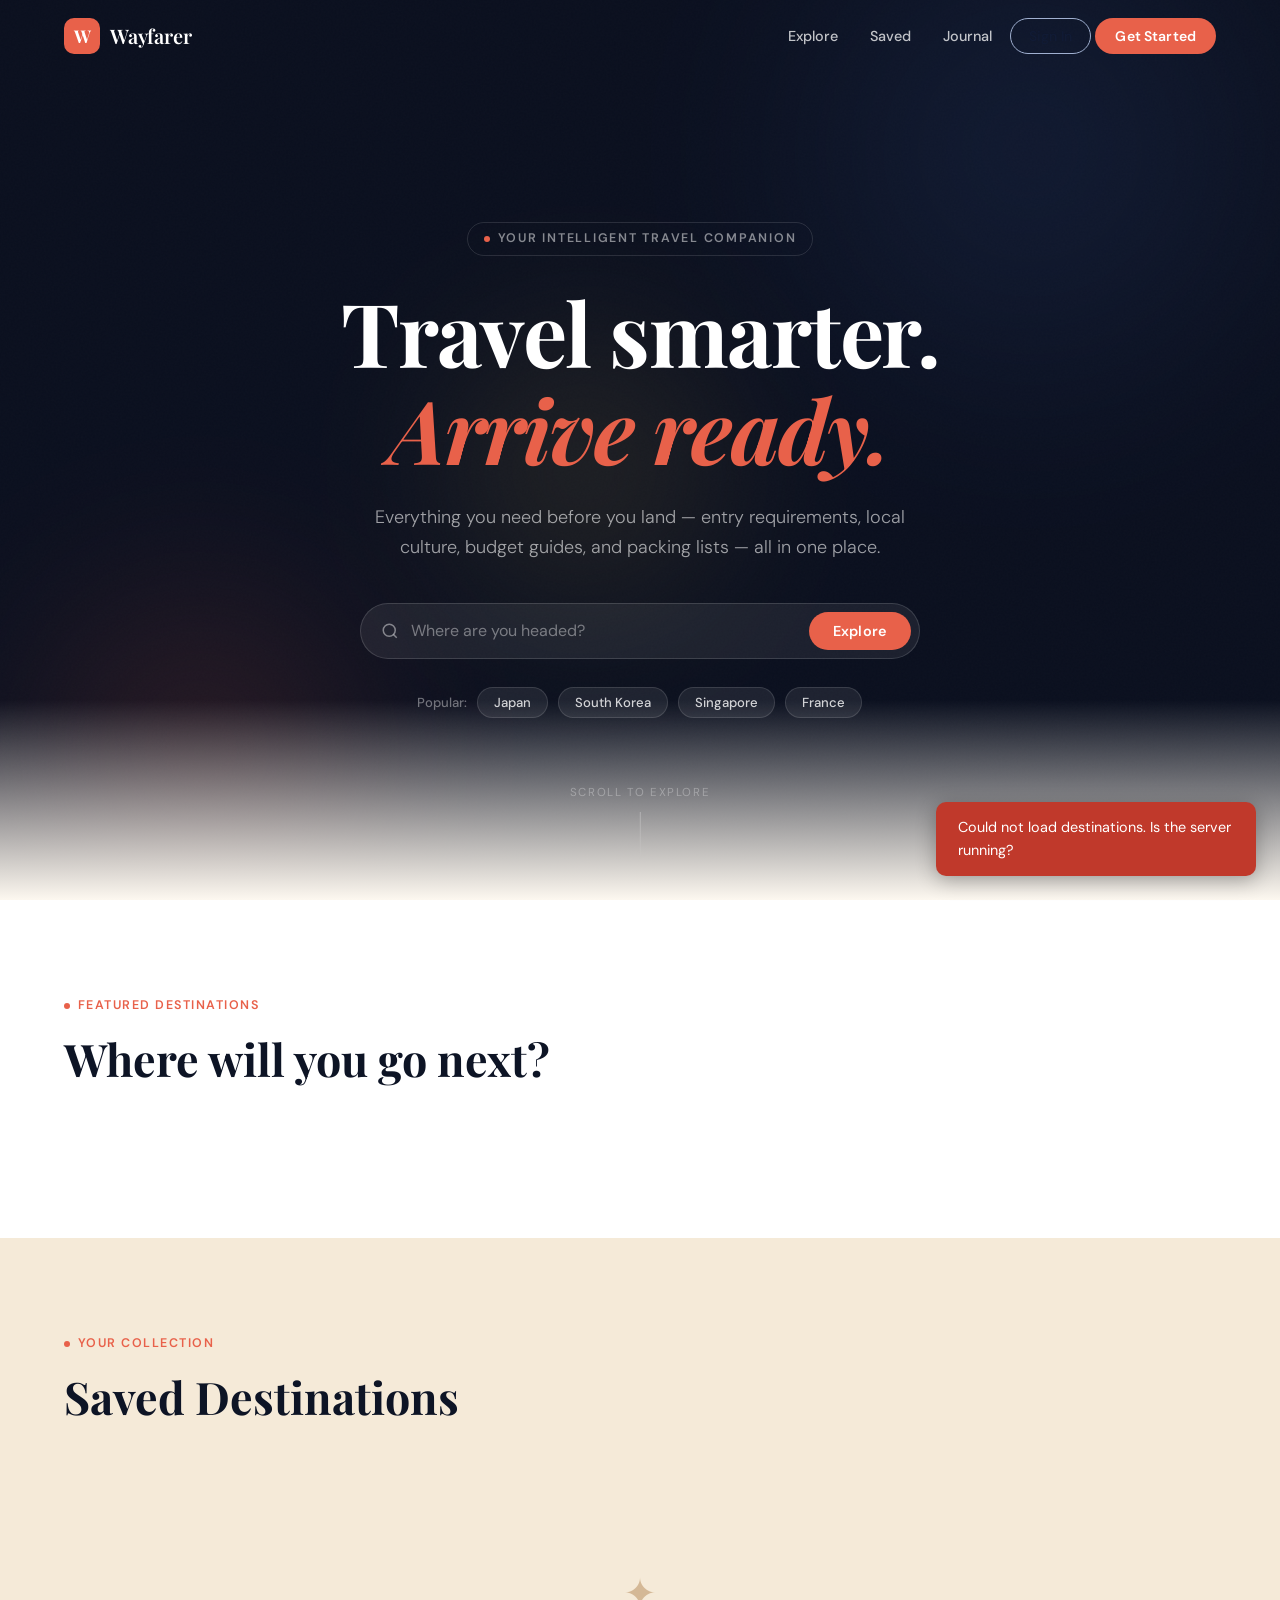
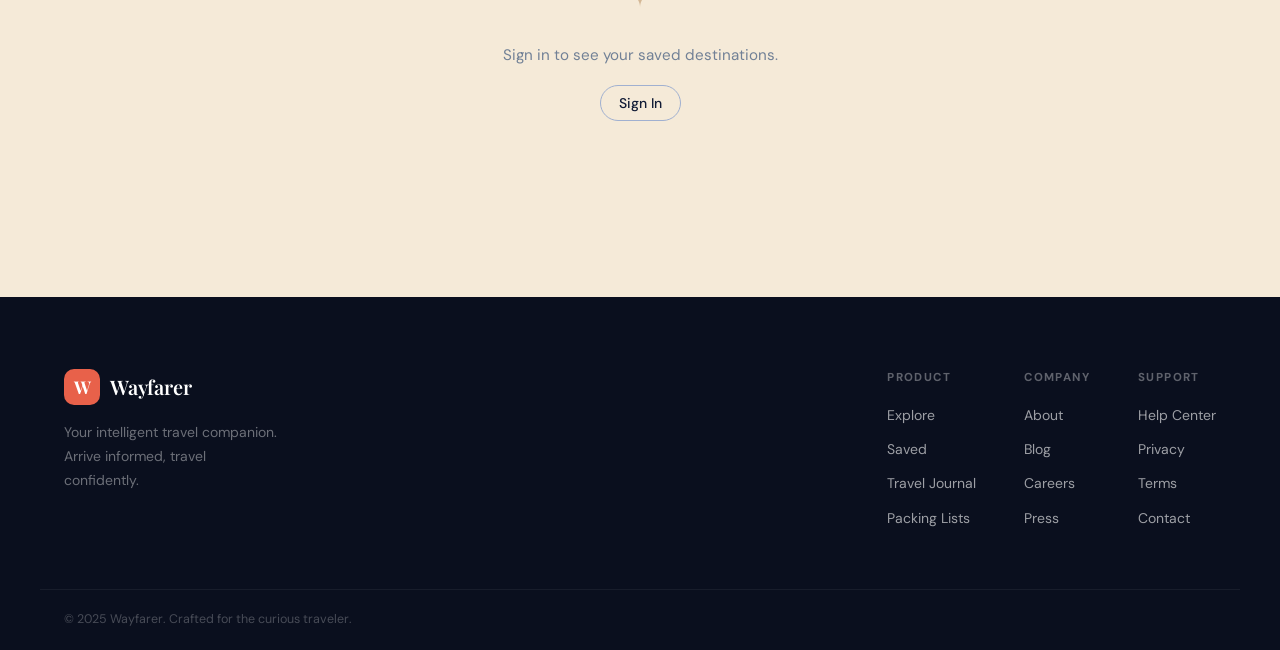
==== src/main/resources/static/index.html @ 732b6682 "initial commit" ====
<!DOCTYPE html>
<html lang="en">
<head>
  <meta charset="UTF-8" />
  <meta name="viewport" content="width=device-width, initial-scale=1.0" />
  <title>Wayfarer — Traveler Guidance</title>
  <link rel="preconnect" href="https://fonts.googleapis.com" />
  <link rel="preconnect" href="https://fonts.gstatic.com" crossorigin />
  <link href="https://fonts.googleapis.com/css2?family=Playfair+Display:ital,wght@0,400;0,600;0,700;1,400;1,600&family=DM+Sans:wght@300;400;500;600&family=DM+Mono:wght@400;500&display=swap" rel="stylesheet" />
  <link rel="stylesheet" href="style.css" />

  <!-- Auth modal styles (scoped, no external deps) -->
  <style>
    .auth-modal-backdrop {
      position: fixed; inset: 0; z-index: 2000;
      background: rgba(0,0,0,0.55); backdrop-filter: blur(4px);
      display: flex; align-items: center; justify-content: center;
      padding: 1rem;
    }
    .auth-modal-backdrop.hidden { display: none; }
    .auth-modal {
      background: #fff; border-radius: 16px; padding: 2.5rem 2rem;
      width: 100%; max-width: 420px; position: relative;
      box-shadow: 0 20px 60px rgba(0,0,0,0.25);
    }
    .auth-modal-close {
      position: absolute; top: 1rem; right: 1rem;
      background: none; border: none; font-size: 1.4rem;
      cursor: pointer; color: #888; line-height: 1;
    }
    .auth-modal h2 { font-family: 'Playfair Display', serif; margin: 0 0 1.5rem; font-size: 1.6rem; }
    .auth-field { display: flex; flex-direction: column; gap: 0.4rem; margin-bottom: 1rem; }
    .auth-field label { font-size: 0.82rem; font-weight: 600; color: #555; letter-spacing: .04em; }
    .auth-field input {
      padding: 0.7rem 1rem; border: 1.5px solid #e0e0e0; border-radius: 8px;
      font-size: 0.95rem; outline: none; transition: border-color .2s;
      font-family: inherit;
    }
    .auth-field input:focus { border-color: #1a1a1a; }
    .auth-submit {
      width: 100%; padding: 0.85rem; background: #1a1a1a; color: #fff;
      border: none; border-radius: 8px; font-size: 1rem; font-weight: 600;
      cursor: pointer; margin-top: 0.5rem; font-family: inherit;
      transition: opacity .2s;
    }
    .auth-submit:hover { opacity: 0.85; }
    .auth-switch { text-align: center; margin-top: 1.2rem; font-size: 0.87rem; color: #666; }
    .auth-switch button {
      background: none; border: none; color: #1a1a1a; font-weight: 600;
      cursor: pointer; text-decoration: underline; font-size: inherit;
      font-family: inherit;
    }
  </style>
</head>
<body>

  <!-- AUTH MODAL -->
  <div class="auth-modal-backdrop hidden" id="authModal">
    <div class="auth-modal" role="dialog" aria-modal="true" aria-label="Sign in or register">
      <button class="auth-modal-close" id="authModalClose" aria-label="Close">✕</button>

      <!-- Login Form -->
      <form id="loginForm" novalidate>
        <h2>Welcome back</h2>
        <div class="auth-field">
          <label for="loginUsername">Username</label>
          <input type="text" id="loginUsername" autocomplete="username" placeholder="your_username" required />
        </div>
        <div class="auth-field">
          <label for="loginPassword">Password</label>
          <input type="password" id="loginPassword" autocomplete="current-password" placeholder="••••••••" required />
        </div>
        <button type="submit" class="auth-submit">Sign In</button>
        <div class="auth-switch">
          Don't have an account?
          <button type="button" id="switchToRegister">Create one</button>
        </div>
      </form>

      <!-- Register Form -->
      <form id="registerForm" style="display:none" novalidate>
        <h2>Create account</h2>
        <div class="auth-field">
          <label for="regUsername">Username</label>
          <input type="text" id="regUsername" autocomplete="username" placeholder="your_username" required />
        </div>
        <div class="auth-field">
          <label for="regEmail">Email</label>
          <input type="email" id="regEmail" autocomplete="email" placeholder="you@email.com" required />
        </div>
        <div class="auth-field">
          <label for="regPassword">Password</label>
          <input type="password" id="regPassword" autocomplete="new-password" placeholder="••••••••" required />
        </div>
        <button type="submit" class="auth-submit">Create Account</button>
        <div class="auth-switch">
          Already have an account?
          <button type="button" id="switchToLogin">Sign in</button>
        </div>
      </form>
    </div>
  </div>

  <!-- NAVBAR -->
  <nav class="navbar" id="navbar">
    <div class="nav-inner">
      <a class="nav-logo" href="#">
        <span class="logo-mark">W</span>
        <span class="logo-text">Wayfarer</span>
      </a>
      <ul class="nav-links" id="navLinks">
        <li><a href="#explore" class="nav-link">Explore</a></li>
        <li><a href="#saved" class="nav-link">Saved</a></li>
        <li><a href="#" class="nav-link">Journal</a></li>
        <!-- btn-sign-in / btn-get-started hidden when logged in; btn-logout shown when logged in -->
        <li><button class="btn-outline-sm btn-sign-in">Sign In</button></li>
        <li><button class="btn-primary-sm btn-get-started">Get Started</button></li>
        <li style="display:none"><button class="btn-outline-sm btn-logout">Log Out</button></li>
      </ul>
      <button class="hamburger" id="hamburger" aria-label="Menu">
        <span></span><span></span><span></span>
      </button>
    </div>
  </nav>

  <!-- HERO -->
  <section class="hero" id="home">
    <div class="hero-bg">
      <div class="hero-grain"></div>
      <div class="hero-orbs">
        <div class="orb orb-1"></div>
        <div class="orb orb-2"></div>
        <div class="orb orb-3"></div>
      </div>
    </div>
    <div class="hero-content">
      <div class="hero-eyebrow">
        <span class="dot"></span>
        <span>Your intelligent travel companion</span>
      </div>
      <h1 class="hero-title">
        Travel smarter.<br />
        <em>Arrive ready.</em>
      </h1>
      <p class="hero-sub">
        Everything you need before you land — entry requirements, local culture,
        budget guides, and packing lists — all in one place.
      </p>
      <div class="hero-search-wrap">
        <div class="search-box hero-search">
          <svg class="search-icon" viewBox="0 0 24 24" fill="none" stroke="currentColor" stroke-width="2">
            <circle cx="11" cy="11" r="8"/><path d="m21 21-4.35-4.35"/>
          </svg>
          <input type="text" id="heroSearchInput" placeholder="Where are you headed?" autocomplete="off" />
          <button class="search-btn" id="heroSearchBtn">Explore</button>
        </div>
        <div class="search-dropdown" id="heroDropdown"></div>
      </div>
      <div class="hero-tags">
        <span class="tag-label">Popular:</span>
        <!--
          data-country must match the country's name (case-insensitive, hyphens = spaces).
          These are matched against the `name` field returned by GET /api/countries.
        -->
        <button class="tag-chip" data-country="japan">Japan</button>
        <button class="tag-chip" data-country="south-korea">South Korea</button>
        <button class="tag-chip" data-country="singapore">Singapore</button>
        <button class="tag-chip" data-country="france">France</button>
      </div>
    </div>
    <div class="hero-scroll-hint">
      <span>Scroll to explore</span>
      <div class="scroll-line"></div>
    </div>
  </section>

  <!-- POPULAR DESTINATIONS -->
  <section class="section popular-section" id="explore">
    <div class="container">
      <div class="section-header">
        <div class="section-eyebrow">
          <span class="dot dot-warm"></span>Featured Destinations
        </div>
        <h2 class="section-title">Where will you go next?</h2>
      </div>
      <div class="destinations-grid" id="destinationsGrid"></div>
    </div>
  </section>

  <!-- COUNTRY DETAIL VIEW -->
  <section class="section country-detail-section hidden" id="countryDetailSection">
    <div class="container">
      <button class="back-btn" id="backBtn">
        <svg viewBox="0 0 24 24" fill="none" stroke="currentColor" stroke-width="2" width="18" height="18">
          <path d="M19 12H5M12 19l-7-7 7-7"/>
        </svg>
        Back to destinations
      </button>

      <!-- Country Hero Banner -->
      <div class="country-banner" id="countryBanner">
        <div class="country-banner-overlay"></div>
        <div class="country-banner-content">
          <div class="country-flag" id="countryFlag"></div>
          <div>
            <h1 class="country-name" id="countryName"></h1>
            <p class="country-tagline" id="countryTagline"></p>
          </div>
          <button class="save-btn" id="saveBtnDetail" title="Save destination">
            <svg viewBox="0 0 24 24" fill="none" stroke="currentColor" stroke-width="2" width="20" height="20">
              <path d="M20.84 4.61a5.5 5.5 0 0 0-7.78 0L12 5.67l-1.06-1.06a5.5 5.5 0 0 0-7.78 7.78l1.06 1.06L12 21.23l7.78-7.78 1.06-1.06a5.5 5.5 0 0 0 0-7.78z"/>
            </svg>
          </button>
        </div>
      </div>

      <!-- Tab Navigation -->
      <div class="tab-nav" id="tabNav">
        <button class="tab-btn active" data-tab="overview">Overview</button>
        <button class="tab-btn" data-tab="entry">Entry Requirements</button>
        <button class="tab-btn" data-tab="budget">Budget</button>
        <button class="tab-btn" data-tab="packing">Packing</button>
        <button class="tab-btn" data-tab="tips">Local Tips</button>
        <button class="tab-btn" data-tab="culture">Culture</button>
      </div>

      <!-- TAB: OVERVIEW -->
      <div class="tab-panel active" id="tab-overview">
        <div class="overview-grid">
          <div class="overview-main">
            <div class="info-card">
              <h3 class="card-label">About</h3>
              <p class="overview-desc" id="overviewDesc"></p>
            </div>
            <div class="stats-row" id="statsRow"></div>
          </div>
          <div class="overview-sidebar">
            <div class="info-card quick-facts" id="quickFacts"></div>
            <div class="info-card best-time" id="bestTime"></div>
          </div>
        </div>
      </div>

      <!-- TAB: ENTRY REQUIREMENTS -->
      <div class="tab-panel" id="tab-entry">
        <div class="entry-grid" id="entryGrid"></div>
      </div>

      <!-- TAB: BUDGET -->
      <div class="tab-panel" id="tab-budget">
        <div class="budget-layout" id="budgetLayout"></div>
      </div>

      <!-- TAB: PACKING -->
      <div class="tab-panel" id="tab-packing">
        <div class="packing-layout" id="packingLayout"></div>
      </div>

      <!-- TAB: LOCAL TIPS -->
      <div class="tab-panel" id="tab-tips">
        <div class="tips-layout" id="tipsLayout"></div>
      </div>

      <!-- TAB: CULTURE -->
      <div class="tab-panel" id="tab-culture">
        <div class="culture-layout" id="cultureLayout"></div>
      </div>
    </div>
  </section>

  <!-- SAVED DESTINATIONS -->
  <section class="section saved-section" id="saved">
    <div class="container">
      <div class="section-header">
        <div class="section-eyebrow">
          <span class="dot dot-warm"></span>Your Collection
        </div>
        <h2 class="section-title">Saved Destinations</h2>
      </div>
      <div class="saved-grid" id="savedGrid">
        <div class="saved-empty" id="savedEmpty">
          <div class="empty-icon">✦</div>
          <p>No saved destinations yet.<br/>Explore and save places you love.</p>
          <a href="#explore" class="btn-outline-sm">Start Exploring</a>
        </div>
      </div>
    </div>
  </section>

  <!-- FOOTER -->
  <footer class="footer">
    <div class="footer-inner">
      <div class="footer-brand">
        <a class="nav-logo" href="#">
          <span class="logo-mark">W</span>
          <span class="logo-text">Wayfarer</span>
        </a>
        <p class="footer-tagline">Your intelligent travel companion.<br/>Arrive informed, travel confidently.</p>
      </div>
      <div class="footer-links">
        <div class="footer-col">
          <span class="footer-col-title">Product</span>
          <a href="#">Explore</a>
          <a href="#">Saved</a>
          <a href="#">Travel Journal</a>
          <a href="#">Packing Lists</a>
        </div>
        <div class="footer-col">
          <span class="footer-col-title">Company</span>
          <a href="#">About</a>
          <a href="#">Blog</a>
          <a href="#">Careers</a>
          <a href="#">Press</a>
        </div>
        <div class="footer-col">
          <span class="footer-col-title">Support</span>
          <a href="#">Help Center</a>
          <a href="#">Privacy</a>
          <a href="#">Terms</a>
          <a href="#">Contact</a>
        </div>
      </div>
    </div>
    <div class="footer-bottom">
      <span>© 2025 Wayfarer. Crafted for the curious traveler.</span>
    </div>
  </footer>

  <script src="script.js"></script>
</body>
</html>
---- src/main/resources/static/style.css ----
/* =============================================
   WAYFARER — TRAVEL GUIDANCE APP
   Design: Luxury editorial travel aesthetic
   Palette: Deep navy + warm sand + coral accent
   ============================================= */

:root {
  --navy-950: #0a0f1e;
  --navy-900: #0d1425;
  --navy-800: #111b35;
  --navy-700: #192545;
  --navy-600: #1e2f55;
  --navy-400: #4a6096;
  --navy-300: #6b82b8;
  --navy-200: #a0b0d0;
  --navy-100: #d4dcec;

  --sand-100: #fdf8f0;
  --sand-200: #f5ead8;
  --sand-300: #e8d5b4;
  --sand-400: #d4b896;
  --sand-500: #b89470;

  --coral: #e8614a;
  --coral-light: #f07a66;
  --coral-dark: #c44e3a;

  --gold: #c9a84c;
  --gold-light: #e0c06e;

  --white: #ffffff;
  --text-primary: #0d1425;
  --text-secondary: #4a5568;
  --text-muted: #718096;

  --radius-sm: 8px;
  --radius-md: 14px;
  --radius-lg: 20px;
  --radius-xl: 28px;
  --radius-pill: 100px;

  --shadow-sm: 0 2px 8px rgba(10, 15, 30, 0.08);
  --shadow-md: 0 8px 32px rgba(10, 15, 30, 0.12);
  --shadow-lg: 0 20px 60px rgba(10, 15, 30, 0.18);
  --shadow-xl: 0 32px 80px rgba(10, 15, 30, 0.25);

  --transition: all 0.28s cubic-bezier(0.4, 0, 0.2, 1);
  --transition-fast: all 0.16s cubic-bezier(0.4, 0, 0.2, 1);

  --font-display: 'Playfair Display', Georgia, serif;
  --font-body: 'DM Sans', system-ui, sans-serif;
  --font-mono: 'DM Mono', monospace;
}

/* ============ RESET & BASE ============ */
*, *::before, *::after { box-sizing: border-box; margin: 0; padding: 0; }

html { scroll-behavior: smooth; font-size: 16px; }

body {
  font-family: var(--font-body);
  background: var(--sand-100);
  color: var(--text-primary);
  line-height: 1.6;
  overflow-x: hidden;
}

a { text-decoration: none; color: inherit; }
ul { list-style: none; }
button { cursor: pointer; border: none; background: none; font-family: var(--font-body); }
img { max-width: 100%; display: block; }

.hidden { display: none !important; }

/* ============ UTILITY CLASSES ============ */
.container {
  max-width: 1200px;
  margin: 0 auto;
  padding: 0 24px;
}

.section {
  padding: 96px 0;
}

.section-header {
  margin-bottom: 56px;
}

.section-eyebrow {
  display: flex;
  align-items: center;
  gap: 8px;
  font-size: 0.78rem;
  font-weight: 600;
  letter-spacing: 0.12em;
  text-transform: uppercase;
  color: var(--coral);
  margin-bottom: 16px;
}

.dot {
  width: 6px;
  height: 6px;
  border-radius: 50%;
  background: var(--navy-400);
  display: inline-block;
  flex-shrink: 0;
}

.dot-warm { background: var(--coral); }

.section-title {
  font-family: var(--font-display);
  font-size: clamp(2rem, 4vw, 2.8rem);
  font-weight: 700;
  color: var(--navy-900);
  line-height: 1.2;
}

/* ============ BUTTONS ============ */
.btn-primary-sm {
  background: var(--coral);
  color: var(--white);
  padding: 9px 20px;
  border-radius: var(--radius-pill);
  font-size: 0.875rem;
  font-weight: 600;
  transition: var(--transition);
  letter-spacing: 0.01em;
}

.btn-primary-sm:hover {
  background: var(--coral-dark);
  transform: translateY(-1px);
  box-shadow: 0 6px 20px rgba(232, 97, 74, 0.35);
}

.btn-outline-sm {
  border: 1.5px solid var(--navy-200);
  color: var(--navy-800);
  padding: 8px 18px;
  border-radius: var(--radius-pill);
  font-size: 0.875rem;
  font-weight: 500;
  transition: var(--transition);
  background: transparent;
}

.btn-outline-sm:hover {
  border-color: var(--navy-700);
  background: var(--navy-900);
  color: var(--white);
}

/* ============ NAVBAR ============ */
.navbar {
  position: fixed;
  top: 0;
  left: 0;
  right: 0;
  z-index: 1000;
  transition: var(--transition);
  padding: 0;
}

.navbar.scrolled {
  background: rgba(10, 15, 30, 0.95);
  backdrop-filter: blur(16px);
  -webkit-backdrop-filter: blur(16px);
  box-shadow: 0 1px 0 rgba(255,255,255,0.06);
}

.nav-inner {
  max-width: 1200px;
  margin: 0 auto;
  padding: 0 24px;
  height: 72px;
  display: flex;
  align-items: center;
  justify-content: space-between;
  gap: 32px;
}

.nav-logo {
  display: flex;
  align-items: center;
  gap: 10px;
  flex-shrink: 0;
}

.logo-mark {
  width: 36px;
  height: 36px;
  background: var(--coral);
  color: var(--white);
  border-radius: 10px;
  display: flex;
  align-items: center;
  justify-content: center;
  font-family: var(--font-display);
  font-size: 1.1rem;
  font-weight: 700;
  letter-spacing: -0.02em;
  flex-shrink: 0;
}

.logo-text {
  font-family: var(--font-display);
  font-size: 1.25rem;
  font-weight: 600;
  color: var(--white);
  letter-spacing: -0.01em;
}

.nav-links {
  display: flex;
  align-items: center;
  gap: 4px;
}

.nav-link {
  color: rgba(255, 255, 255, 0.75);
  font-size: 0.9rem;
  font-weight: 500;
  padding: 8px 14px;
  border-radius: var(--radius-sm);
  transition: var(--transition-fast);
}

.nav-link:hover {
  color: var(--white);
  background: rgba(255,255,255,0.08);
}

.hamburger {
  display: none;
  flex-direction: column;
  gap: 5px;
  padding: 6px;
}

.hamburger span {
  display: block;
  width: 22px;
  height: 2px;
  background: var(--white);
  border-radius: 2px;
  transition: var(--transition);
}

/* ============ HERO ============ */
.hero {
  position: relative;
  min-height: 100vh;
  display: flex;
  align-items: center;
  justify-content: center;
  overflow: hidden;
  background: var(--navy-950);
}

.hero-bg {
  position: absolute;
  inset: 0;
  overflow: hidden;
}

.hero-grain {
  position: absolute;
  inset: 0;
  background-image: url("data:image/svg+xml,%3Csvg viewBox='0 0 512 512' xmlns='http://www.w3.org/2000/svg'%3E%3Cfilter id='noise'%3E%3CfeTurbulence type='fractalNoise' baseFrequency='0.9' numOctaves='4' stitchTiles='stitch'/%3E%3C/filter%3E%3Crect width='100%25' height='100%25' filter='url(%23noise)' opacity='0.04'/%3E%3C/svg%3E");
  opacity: 0.5;
  pointer-events: none;
}

.hero-orbs { position: absolute; inset: 0; }

.orb {
  position: absolute;
  border-radius: 50%;
  filter: blur(80px);
  opacity: 0.18;
}

.orb-1 {
  width: 700px; height: 700px;
  background: radial-gradient(circle, #3a5a9e 0%, transparent 70%);
  top: -200px; right: -100px;
  animation: orbFloat1 14s ease-in-out infinite;
}

.orb-2 {
  width: 500px; height: 500px;
  background: radial-gradient(circle, #e8614a 0%, transparent 70%);
  bottom: -100px; left: -50px;
  animation: orbFloat2 18s ease-in-out infinite;
}

.orb-3 {
  width: 400px; height: 400px;
  background: radial-gradient(circle, #c9a84c 0%, transparent 70%);
  top: 30%; left: 30%;
  animation: orbFloat3 22s ease-in-out infinite;
}

@keyframes orbFloat1 {
  0%, 100% { transform: translate(0, 0) scale(1); }
  50% { transform: translate(-40px, 60px) scale(1.05); }
}
@keyframes orbFloat2 {
  0%, 100% { transform: translate(0, 0) scale(1); }
  50% { transform: translate(60px, -40px) scale(1.08); }
}
@keyframes orbFloat3 {
  0%, 100% { transform: translate(0, 0) scale(1); }
  33% { transform: translate(30px, -50px) scale(0.95); }
  66% { transform: translate(-30px, 30px) scale(1.05); }
}

/* Horizon line texture */
.hero::after {
  content: '';
  position: absolute;
  bottom: 0; left: 0; right: 0;
  height: 200px;
  background: linear-gradient(to top, var(--sand-100) 0%, transparent 100%);
  pointer-events: none;
}

.hero-content {
  position: relative;
  z-index: 2;
  text-align: center;
  padding: 120px 24px 80px;
  max-width: 760px;
  animation: heroFadeUp 1s cubic-bezier(0.4, 0, 0.2, 1) both;
}

@keyframes heroFadeUp {
  from { opacity: 0; transform: translateY(32px); }
  to { opacity: 1; transform: translateY(0); }
}

.hero-eyebrow {
  display: inline-flex;
  align-items: center;
  gap: 8px;
  font-size: 0.78rem;
  font-weight: 600;
  letter-spacing: 0.14em;
  text-transform: uppercase;
  color: rgba(255,255,255,0.5);
  margin-bottom: 28px;
  border: 1px solid rgba(255,255,255,0.12);
  padding: 6px 16px;
  border-radius: var(--radius-pill);
  backdrop-filter: blur(8px);
}

.hero-eyebrow .dot { background: var(--coral); animation: pulse 2s infinite; }

@keyframes pulse {
  0%, 100% { opacity: 1; transform: scale(1); }
  50% { opacity: 0.5; transform: scale(1.5); }
}

.hero-title {
  font-family: var(--font-display);
  font-size: clamp(3rem, 7vw, 5.5rem);
  font-weight: 700;
  line-height: 1.1;
  color: var(--white);
  margin-bottom: 24px;
  letter-spacing: -0.02em;
}

.hero-title em {
  font-style: italic;
  color: var(--coral);
}

.hero-sub {
  font-size: 1.125rem;
  color: rgba(255,255,255,0.6);
  max-width: 540px;
  margin: 0 auto 40px;
  line-height: 1.7;
  font-weight: 300;
}

.hero-search-wrap {
  position: relative;
  max-width: 560px;
  margin: 0 auto 28px;
}

.search-box {
  display: flex;
  align-items: center;
  gap: 12px;
  background: rgba(255,255,255,0.07);
  border: 1.5px solid rgba(255,255,255,0.14);
  border-radius: var(--radius-pill);
  padding: 8px 8px 8px 20px;
  backdrop-filter: blur(16px);
  transition: var(--transition);
}

.search-box:focus-within {
  border-color: rgba(255,255,255,0.35);
  background: rgba(255,255,255,0.1);
  box-shadow: 0 0 0 4px rgba(232,97,74,0.15);
}

.search-icon {
  width: 18px;
  height: 18px;
  color: rgba(255,255,255,0.45);
  flex-shrink: 0;
}

.search-box input {
  flex: 1;
  background: none;
  border: none;
  outline: none;
  color: var(--white);
  font-size: 1rem;
  font-family: var(--font-body);
  font-weight: 400;
}

.search-box input::placeholder { color: rgba(255,255,255,0.4); }

.search-btn {
  background: var(--coral);
  color: var(--white);
  padding: 10px 24px;
  border-radius: var(--radius-pill);
  font-size: 0.9rem;
  font-weight: 600;
  flex-shrink: 0;
  transition: var(--transition);
  letter-spacing: 0.01em;
}

.search-btn:hover {
  background: var(--coral-dark);
  transform: scale(1.03);
}

/* Normal search (in main section) */
.normal-search .search-box {
  background: var(--white);
  border-color: var(--navy-100);
  box-shadow: var(--shadow-sm);
}

.normal-search .search-box input { color: var(--navy-900); }
.normal-search .search-box input::placeholder { color: var(--text-muted); }
.normal-search .search-icon { color: var(--text-muted); }
.normal-search .search-box:focus-within { border-color: var(--coral); }

/* Dropdown */
.search-dropdown {
  position: absolute;
  top: calc(100% + 8px);
  left: 0; right: 0;
  background: rgba(13, 20, 37, 0.96);
  backdrop-filter: blur(20px);
  border: 1px solid rgba(255,255,255,0.1);
  border-radius: var(--radius-lg);
  overflow: hidden;
  z-index: 100;
  box-shadow: var(--shadow-xl);
  display: none;
}

.search-dropdown.visible { display: block; }

.dropdown-item {
  display: flex;
  align-items: center;
  gap: 14px;
  padding: 14px 20px;
  cursor: pointer;
  transition: var(--transition-fast);
  border-bottom: 1px solid rgba(255,255,255,0.05);
}

.dropdown-item:last-child { border-bottom: none; }

.dropdown-item:hover { background: rgba(255,255,255,0.06); }

.dropdown-flag { font-size: 1.5rem; }

.dropdown-info { text-align: left; }
.dropdown-name { color: var(--white); font-weight: 600; font-size: 0.95rem; }
.dropdown-region { color: rgba(255,255,255,0.45); font-size: 0.8rem; margin-top: 1px; }

.hero-tags {
  display: flex;
  align-items: center;
  justify-content: center;
  gap: 10px;
  flex-wrap: wrap;
}

.tag-label {
  color: rgba(255,255,255,0.4);
  font-size: 0.82rem;
  font-weight: 500;
}

.tag-chip {
  background: rgba(255,255,255,0.08);
  color: rgba(255,255,255,0.8);
  border: 1px solid rgba(255,255,255,0.12);
  padding: 6px 16px;
  border-radius: var(--radius-pill);
  font-size: 0.82rem;
  font-weight: 500;
  transition: var(--transition);
  cursor: pointer;
}

.tag-chip:hover {
  background: var(--coral);
  border-color: var(--coral);
  color: var(--white);
  transform: translateY(-2px);
}

.hero-scroll-hint {
  position: absolute;
  bottom: 40px;
  left: 50%;
  transform: translateX(-50%);
  display: flex;
  flex-direction: column;
  align-items: center;
  gap: 10px;
  z-index: 2;
}

.hero-scroll-hint span {
  font-size: 0.72rem;
  letter-spacing: 0.14em;
  text-transform: uppercase;
  color: rgba(255,255,255,0.3);
}

.scroll-line {
  width: 1px;
  height: 48px;
  background: linear-gradient(to bottom, rgba(255,255,255,0.3), transparent);
  animation: scrollAnim 2s ease-in-out infinite;
}

@keyframes scrollAnim {
  0% { transform: scaleY(0); transform-origin: top; }
  50% { transform: scaleY(1); transform-origin: top; }
  51% { transform: scaleY(1); transform-origin: bottom; }
  100% { transform: scaleY(0); transform-origin: bottom; }
}

/* ============ DESTINATIONS GRID ============ */
.destinations-grid {
  display: grid;
  grid-template-columns: repeat(auto-fill, minmax(280px, 1fr));
  gap: 24px;
}

.dest-card {
  border-radius: var(--radius-xl);
  overflow: hidden;
  cursor: pointer;
  position: relative;
  background: var(--white);
  box-shadow: var(--shadow-sm);
  transition: var(--transition);
  group: true;
}

.dest-card:hover {
  transform: translateY(-6px);
  box-shadow: var(--shadow-lg);
}

.dest-card-img {
  height: 200px;
  position: relative;
  overflow: hidden;
}

.dest-card-img-bg {
  position: absolute;
  inset: 0;
  transition: transform 0.5s cubic-bezier(0.4, 0, 0.2, 1);
}

.dest-card:hover .dest-card-img-bg {
  transform: scale(1.06);
}

.dest-card-img-overlay {
  position: absolute;
  inset: 0;
  background: linear-gradient(to top, rgba(10,15,30,0.7) 0%, transparent 60%);
}

.dest-card-flag {
  position: absolute;
  top: 16px; right: 16px;
  font-size: 1.8rem;
  filter: drop-shadow(0 2px 6px rgba(0,0,0,0.4));
}

.dest-card-region {
  position: absolute;
  bottom: 16px; left: 16px;
  font-size: 0.7rem;
  letter-spacing: 0.1em;
  text-transform: uppercase;
  color: rgba(255,255,255,0.7);
  font-weight: 600;
}

.dest-card-body {
  padding: 20px 24px;
  display: flex;
  align-items: center;
  justify-content: space-between;
}

.dest-card-name {
  font-family: var(--font-display);
  font-size: 1.3rem;
  font-weight: 700;
  color: var(--navy-900);
  line-height: 1.2;
}

.dest-card-sub {
  font-size: 0.82rem;
  color: var(--text-muted);
  margin-top: 4px;
  font-weight: 400;
}

.dest-card-arrow {
  width: 38px;
  height: 38px;
  border-radius: 50%;
  background: var(--sand-200);
  display: flex;
  align-items: center;
  justify-content: center;
  flex-shrink: 0;
  transition: var(--transition);
}

.dest-card:hover .dest-card-arrow {
  background: var(--coral);
}

.dest-card:hover .dest-card-arrow svg {
  color: var(--white);
}

.dest-card-arrow svg {
  color: var(--navy-600);
  width: 16px;
  height: 16px;
  transition: var(--transition);
}

/* ============ COUNTRY DETAIL ============ */
.country-detail-section {
  background: var(--white);
  padding-top: 100px;
}

.back-btn {
  display: inline-flex;
  align-items: center;
  gap: 8px;
  color: var(--text-secondary);
  font-size: 0.875rem;
  font-weight: 500;
  margin-bottom: 32px;
  transition: var(--transition-fast);
  padding: 8px 0;
}

.back-btn:hover { color: var(--coral); }

.country-banner {
  border-radius: var(--radius-xl);
  overflow: hidden;
  height: 280px;
  position: relative;
  margin-bottom: 0;
}

.country-banner-overlay {
  position: absolute;
  inset: 0;
  background: linear-gradient(135deg, rgba(10,15,30,0.75) 0%, rgba(10,15,30,0.3) 100%);
}

.country-banner-content {
  position: relative;
  z-index: 2;
  height: 100%;
  display: flex;
  align-items: flex-end;
  padding: 40px;
  gap: 20px;
}

.country-flag {
  font-size: 4rem;
  filter: drop-shadow(0 4px 12px rgba(0,0,0,0.4));
  flex-shrink: 0;
}

.country-name {
  font-family: var(--font-display);
  font-size: clamp(2rem, 4vw, 3rem);
  font-weight: 700;
  color: var(--white);
  line-height: 1.1;
  letter-spacing: -0.02em;
  flex: 1;
}

.country-tagline {
  font-size: 1rem;
  color: rgba(255,255,255,0.65);
  margin-top: 6px;
  font-style: italic;
  font-family: var(--font-display);
}

.save-btn {
  width: 48px;
  height: 48px;
  border-radius: 50%;
  background: rgba(255,255,255,0.12);
  border: 1.5px solid rgba(255,255,255,0.2);
  display: flex;
  align-items: center;
  justify-content: center;
  transition: var(--transition);
  backdrop-filter: blur(8px);
  flex-shrink: 0;
  align-self: flex-start;
  margin-top: auto;
}

.save-btn:hover, .save-btn.saved {
  background: var(--coral);
  border-color: var(--coral);
}

.save-btn.saved svg { fill: var(--white); stroke: var(--white); }
.save-btn svg { color: var(--white); }

/* ============ TAB NAV ============ */
.tab-nav {
  display: flex;
  gap: 4px;
  border-bottom: 2px solid var(--sand-200);
  margin: 40px 0 40px;
  overflow-x: auto;
  scrollbar-width: none;
  -ms-overflow-style: none;
}

.tab-nav::-webkit-scrollbar { display: none; }

.tab-btn {
  padding: 12px 20px;
  font-size: 0.875rem;
  font-weight: 600;
  color: var(--text-muted);
  border-bottom: 2px solid transparent;
  margin-bottom: -2px;
  white-space: nowrap;
  transition: var(--transition-fast);
  border-radius: var(--radius-sm) var(--radius-sm) 0 0;
}

.tab-btn:hover { color: var(--navy-900); background: var(--sand-100); }

.tab-btn.active {
  color: var(--coral);
  border-bottom-color: var(--coral);
}

.tab-panel { display: none; animation: fadeInTab 0.3s ease both; }
.tab-panel.active { display: block; }

@keyframes fadeInTab {
  from { opacity: 0; transform: translateY(8px); }
  to { opacity: 1; transform: translateY(0); }
}

/* ============ INFO CARDS ============ */
.info-card {
  background: var(--sand-100);
  border-radius: var(--radius-lg);
  padding: 28px 32px;
  border: 1px solid var(--sand-200);
}

.info-card + .info-card { margin-top: 20px; }

.card-label {
  font-size: 0.72rem;
  letter-spacing: 0.12em;
  text-transform: uppercase;
  font-weight: 700;
  color: var(--coral);
  margin-bottom: 16px;
}

/* ============ OVERVIEW ============ */
.overview-grid {
  display: grid;
  grid-template-columns: 1fr 320px;
  gap: 24px;
}

.overview-desc {
  color: var(--text-secondary);
  line-height: 1.8;
  font-size: 0.975rem;
}

.stats-row {
  display: grid;
  grid-template-columns: repeat(3, 1fr);
  gap: 16px;
  margin-top: 20px;
}

.stat-box {
  background: var(--white);
  border: 1px solid var(--sand-200);
  border-radius: var(--radius-md);
  padding: 20px;
  text-align: center;
}

.stat-value {
  font-family: var(--font-display);
  font-size: 1.5rem;
  font-weight: 700;
  color: var(--navy-900);
  line-height: 1;
  margin-bottom: 6px;
}

.stat-label {
  font-size: 0.75rem;
  color: var(--text-muted);
  font-weight: 500;
}

.quick-facts-list { display: flex; flex-direction: column; gap: 14px; }

.qf-item {
  display: flex;
  align-items: flex-start;
  gap: 12px;
}

.qf-icon {
  font-size: 1.1rem;
  flex-shrink: 0;
  margin-top: 1px;
}

.qf-key {
  font-size: 0.78rem;
  font-weight: 600;
  color: var(--text-muted);
  text-transform: uppercase;
  letter-spacing: 0.08em;
  line-height: 1;
  margin-bottom: 3px;
}

.qf-value {
  font-size: 0.9rem;
  color: var(--navy-900);
  font-weight: 500;
}

.best-time-tags {
  display: flex;
  flex-wrap: wrap;
  gap: 8px;
  margin-top: 8px;
}

.month-tag {
  background: var(--navy-800);
  color: var(--sand-200);
  padding: 4px 12px;
  border-radius: var(--radius-pill);
  font-size: 0.78rem;
  font-weight: 600;
  font-family: var(--font-mono);
}

/* ============ ENTRY REQUIREMENTS ============ */
.entry-grid {
  display: grid;
  grid-template-columns: 1fr 1fr;
  gap: 20px;
}

.entry-card {
  background: var(--sand-100);
  border: 1px solid var(--sand-200);
  border-radius: var(--radius-lg);
  padding: 28px;
}

.entry-card.full-width { grid-column: 1 / -1; }

.entry-card-title {
  font-family: var(--font-display);
  font-size: 1.1rem;
  font-weight: 700;
  color: var(--navy-900);
  margin-bottom: 6px;
  display: flex;
  align-items: center;
  gap: 10px;
}

.entry-icon { font-size: 1.2rem; }

.entry-badge {
  font-size: 0.7rem;
  font-weight: 700;
  letter-spacing: 0.08em;
  text-transform: uppercase;
  padding: 3px 10px;
  border-radius: var(--radius-pill);
}

.badge-green { background: #d1fae5; color: #065f46; }
.badge-yellow { background: #fef3c7; color: #92400e; }
.badge-red { background: #fee2e2; color: #991b1b; }
.badge-blue { background: #dbeafe; color: #1e40af; }

.entry-desc {
  color: var(--text-secondary);
  font-size: 0.88rem;
  line-height: 1.7;
  margin-top: 10px;
}

.entry-list { display: flex; flex-direction: column; gap: 8px; margin-top: 12px; }

.entry-list-item {
  display: flex;
  align-items: flex-start;
  gap: 10px;
  font-size: 0.875rem;
  color: var(--text-secondary);
}

.entry-list-item::before {
  content: '→';
  color: var(--coral);
  flex-shrink: 0;
  font-weight: 700;
  margin-top: 1px;
}

/* ============ BUDGET ============ */
.budget-layout { display: flex; flex-direction: column; gap: 24px; }

.budget-tier-grid {
  display: grid;
  grid-template-columns: repeat(3, 1fr);
  gap: 20px;
}

.budget-tier {
  background: var(--sand-100);
  border: 1px solid var(--sand-200);
  border-radius: var(--radius-lg);
  padding: 28px;
  position: relative;
  transition: var(--transition);
}

.budget-tier.featured {
  background: var(--navy-900);
  border-color: var(--navy-700);
  color: var(--white);
}

.budget-tier.featured .budget-tier-name { color: var(--sand-300); }
.budget-tier.featured .budget-tier-price { color: var(--white); }
.budget-tier.featured .budget-item { border-color: rgba(255,255,255,0.08); }
.budget-tier.featured .budget-item-label { color: rgba(255,255,255,0.55); }
.budget-tier.featured .budget-item-value { color: rgba(255,255,255,0.9); }

.featured-badge {
  position: absolute;
  top: -12px; left: 50%; transform: translateX(-50%);
  background: var(--coral);
  color: var(--white);
  font-size: 0.68rem;
  font-weight: 700;
  letter-spacing: 0.1em;
  text-transform: uppercase;
  padding: 3px 12px;
  border-radius: var(--radius-pill);
  white-space: nowrap;
}

.budget-tier-name {
  font-size: 0.72rem;
  font-weight: 700;
  text-transform: uppercase;
  letter-spacing: 0.12em;
  color: var(--coral);
  margin-bottom: 8px;
}

.budget-tier-price {
  font-family: var(--font-display);
  font-size: 2rem;
  font-weight: 700;
  color: var(--navy-900);
  line-height: 1;
  margin-bottom: 4px;
}

.budget-per-day {
  font-size: 0.8rem;
  color: var(--text-muted);
  margin-bottom: 20px;
}

.budget-tier.featured .budget-per-day { color: rgba(255,255,255,0.4); }

.budget-items { display: flex; flex-direction: column; gap: 10px; }

.budget-item {
  display: flex;
  justify-content: space-between;
  align-items: center;
  padding: 8px 0;
  border-bottom: 1px solid var(--sand-200);
  font-size: 0.85rem;
}

.budget-item:last-child { border-bottom: none; }
.budget-item-label { color: var(--text-muted); }
.budget-item-value { font-weight: 600; color: var(--navy-900); }

.budget-tips-card {
  background: linear-gradient(135deg, var(--navy-900) 0%, var(--navy-700) 100%);
  border-radius: var(--radius-lg);
  padding: 32px;
  display: grid;
  grid-template-columns: 1fr 1fr;
  gap: 24px;
}

.budget-tips-title {
  font-family: var(--font-display);
  font-size: 1.1rem;
  font-weight: 700;
  color: var(--white);
  margin-bottom: 16px;
  grid-column: 1 / -1;
}

.budget-tip {
  display: flex;
  gap: 12px;
  align-items: flex-start;
}

.budget-tip-icon { font-size: 1.1rem; flex-shrink: 0; }
.budget-tip-text { font-size: 0.875rem; color: rgba(255,255,255,0.7); line-height: 1.6; }

/* ============ PACKING ============ */
.packing-layout { display: flex; flex-direction: column; gap: 24px; }

.packing-header {
  display: flex;
  align-items: center;
  justify-content: space-between;
  margin-bottom: 4px;
}

.packing-progress {
  display: flex;
  align-items: center;
  gap: 10px;
}

.progress-bar {
  width: 160px;
  height: 6px;
  background: var(--sand-200);
  border-radius: 3px;
  overflow: hidden;
}

.progress-fill {
  height: 100%;
  background: linear-gradient(to right, var(--coral), var(--gold));
  border-radius: 3px;
  transition: width 0.4s cubic-bezier(0.4, 0, 0.2, 1);
}

.progress-text {
  font-size: 0.82rem;
  font-weight: 600;
  color: var(--text-muted);
  white-space: nowrap;
}

.packing-categories {
  display: grid;
  grid-template-columns: repeat(auto-fill, minmax(300px, 1fr));
  gap: 20px;
}

.packing-cat {
  background: var(--sand-100);
  border: 1px solid var(--sand-200);
  border-radius: var(--radius-lg);
  padding: 24px;
}

.packing-cat-header {
  display: flex;
  align-items: center;
  gap: 10px;
  margin-bottom: 16px;
}

.packing-cat-icon { font-size: 1.2rem; }

.packing-cat-title {
  font-weight: 700;
  font-size: 0.95rem;
  color: var(--navy-900);
  flex: 1;
}

.packing-cat-count {
  font-size: 0.75rem;
  font-family: var(--font-mono);
  color: var(--text-muted);
  background: var(--sand-200);
  padding: 2px 8px;
  border-radius: var(--radius-pill);
}

.packing-items { display: flex; flex-direction: column; gap: 8px; }

.pack-item {
  display: flex;
  align-items: center;
  gap: 12px;
  padding: 8px 12px;
  border-radius: var(--radius-sm);
  cursor: pointer;
  transition: var(--transition-fast);
  user-select: none;
}

.pack-item:hover { background: var(--sand-200); }

.pack-checkbox {
  width: 18px;
  height: 18px;
  border-radius: 5px;
  border: 2px solid var(--navy-300);
  display: flex;
  align-items: center;
  justify-content: center;
  flex-shrink: 0;
  transition: var(--transition-fast);
}

.pack-item.checked .pack-checkbox {
  background: var(--coral);
  border-color: var(--coral);
}

.pack-item.checked .pack-checkbox::after {
  content: '✓';
  color: var(--white);
  font-size: 0.65rem;
  font-weight: 700;
  line-height: 1;
}

.pack-item-text {
  font-size: 0.875rem;
  color: var(--navy-900);
  transition: var(--transition-fast);
}

.pack-item.checked .pack-item-text {
  text-decoration: line-through;
  color: var(--text-muted);
}

.pack-essential {
  margin-left: auto;
  font-size: 0.62rem;
  font-weight: 700;
  letter-spacing: 0.08em;
  text-transform: uppercase;
  color: var(--coral);
  background: rgba(232,97,74,0.1);
  padding: 2px 7px;
  border-radius: var(--radius-pill);
  flex-shrink: 0;
}

/* ============ LOCAL TIPS ============ */
.tips-layout { display: flex; flex-direction: column; gap: 24px; }

.tips-grid {
  display: grid;
  grid-template-columns: repeat(auto-fill, minmax(320px, 1fr));
  gap: 20px;
}

.tip-card {
  background: var(--sand-100);
  border: 1px solid var(--sand-200);
  border-radius: var(--radius-lg);
  padding: 28px;
  transition: var(--transition);
}

.tip-card:hover {
  border-color: var(--sand-400);
  transform: translateY(-3px);
  box-shadow: var(--shadow-md);
}

.tip-number {
  font-family: var(--font-display);
  font-size: 3rem;
  font-weight: 700;
  color: var(--sand-300);
  line-height: 1;
  margin-bottom: 12px;
}

.tip-title {
  font-family: var(--font-display);
  font-size: 1.05rem;
  font-weight: 700;
  color: var(--navy-900);
  margin-bottom: 10px;
}

.tip-text {
  font-size: 0.875rem;
  color: var(--text-secondary);
  line-height: 1.7;
}

.tip-tag {
  display: inline-block;
  margin-top: 14px;
  font-size: 0.7rem;
  font-weight: 700;
  letter-spacing: 0.1em;
  text-transform: uppercase;
  color: var(--coral);
  border: 1px solid rgba(232,97,74,0.2);
  padding: 3px 10px;
  border-radius: var(--radius-pill);
}

/* ============ CULTURE ============ */
.culture-layout { display: flex; flex-direction: column; gap: 24px; }

.culture-grid {
  display: grid;
  grid-template-columns: repeat(auto-fill, minmax(300px, 1fr));
  gap: 20px;
}

.culture-card {
  background: var(--sand-100);
  border: 1px solid var(--sand-200);
  border-radius: var(--radius-lg);
  padding: 28px;
}

.culture-icon {
  font-size: 2rem;
  margin-bottom: 14px;
}

.culture-title {
  font-family: var(--font-display);
  font-size: 1.05rem;
  font-weight: 700;
  color: var(--navy-900);
  margin-bottom: 10px;
}

.culture-text {
  font-size: 0.875rem;
  color: var(--text-secondary);
  line-height: 1.7;
}

.do-dont-grid {
  display: grid;
  grid-template-columns: 1fr 1fr;
  gap: 20px;
}

.do-list, .dont-list {
  background: var(--sand-100);
  border: 1px solid var(--sand-200);
  border-radius: var(--radius-lg);
  padding: 28px;
}

.do-list { border-top: 3px solid #10b981; }
.dont-list { border-top: 3px solid var(--coral); }

.do-dont-title {
  font-weight: 700;
  font-size: 1rem;
  margin-bottom: 16px;
  display: flex;
  align-items: center;
  gap: 8px;
}

.do-dont-items { display: flex; flex-direction: column; gap: 10px; }

.do-dont-item {
  display: flex;
  gap: 10px;
  font-size: 0.875rem;
  color: var(--text-secondary);
  align-items: flex-start;
}

.do-dont-item .marker {
  font-weight: 700;
  flex-shrink: 0;
}

.do-list .marker { color: #10b981; }
.dont-list .marker { color: var(--coral); }

/* ============ SAVED SECTION ============ */
.saved-section { background: var(--sand-200); }

.saved-grid {
  display: grid;
  grid-template-columns: repeat(auto-fill, minmax(260px, 1fr));
  gap: 20px;
  min-height: 160px;
}

.saved-empty {
  grid-column: 1 / -1;
  display: flex;
  flex-direction: column;
  align-items: center;
  justify-content: center;
  gap: 16px;
  padding: 80px 20px;
  text-align: center;
  color: var(--text-muted);
  font-size: 0.95rem;
  line-height: 1.7;
}

.empty-icon {
  font-size: 2.5rem;
  color: var(--sand-400);
}

.saved-card {
  background: var(--white);
  border-radius: var(--radius-xl);
  overflow: hidden;
  box-shadow: var(--shadow-sm);
  transition: var(--transition);
  position: relative;
}

.saved-card:hover {
  transform: translateY(-4px);
  box-shadow: var(--shadow-md);
}

.saved-card-img {
  height: 140px;
  position: relative;
  overflow: hidden;
}

.saved-card-img-bg {
  position: absolute;
  inset: 0;
  transition: transform 0.5s ease;
}

.saved-card:hover .saved-card-img-bg { transform: scale(1.05); }

.saved-card-img-overlay {
  position: absolute;
  inset: 0;
  background: linear-gradient(to top, rgba(10,15,30,0.5) 0%, transparent 60%);
}

.saved-card-flag {
  position: absolute;
  top: 12px; right: 12px;
  font-size: 1.5rem;
}

.saved-card-body {
  padding: 16px 20px;
  display: flex;
  align-items: center;
  justify-content: space-between;
}

.saved-card-name {
  font-family: var(--font-display);
  font-size: 1.1rem;
  font-weight: 700;
  color: var(--navy-900);
}

.saved-card-region {
  font-size: 0.78rem;
  color: var(--text-muted);
  margin-top: 2px;
}

.saved-remove-btn {
  width: 32px;
  height: 32px;
  border-radius: 50%;
  background: var(--sand-100);
  display: flex;
  align-items: center;
  justify-content: center;
  flex-shrink: 0;
  transition: var(--transition);
  color: var(--text-muted);
  font-size: 1rem;
}

.saved-remove-btn:hover {
  background: #fee2e2;
  color: var(--coral);
}

/* ============ FOOTER ============ */
.footer {
  background: var(--navy-950);
  padding: 72px 0 0;
}

.footer-inner {
  max-width: 1200px;
  margin: 0 auto;
  padding: 0 24px;
  display: grid;
  grid-template-columns: 1fr auto;
  gap: 60px;
  padding-bottom: 60px;
  border-bottom: 1px solid rgba(255,255,255,0.06);
}

.footer-tagline {
  color: rgba(255,255,255,0.4);
  font-size: 0.875rem;
  line-height: 1.7;
  margin-top: 16px;
  max-width: 220px;
}

.footer-links {
  display: flex;
  gap: 48px;
}

.footer-col {
  display: flex;
  flex-direction: column;
  gap: 12px;
}

.footer-col-title {
  font-size: 0.72rem;
  font-weight: 700;
  letter-spacing: 0.12em;
  text-transform: uppercase;
  color: rgba(255,255,255,0.35);
  margin-bottom: 4px;
}

.footer-col a {
  color: rgba(255,255,255,0.6);
  font-size: 0.875rem;
  transition: var(--transition-fast);
}

.footer-col a:hover { color: var(--white); }

.footer-bottom {
  max-width: 1200px;
  margin: 0 auto;
  padding: 20px 24px;
  font-size: 0.78rem;
  color: rgba(255,255,255,0.25);
}

/* ============ POPULAR SECTION ALT BG ============ */
.popular-section { background: var(--white); }

/* ============ RESPONSIVE ============ */
@media (max-width: 1024px) {
  .overview-grid { grid-template-columns: 1fr; }
  .overview-sidebar { display: grid; grid-template-columns: 1fr 1fr; gap: 20px; }
  .overview-sidebar .info-card + .info-card { margin-top: 0; }
  .budget-tier-grid { grid-template-columns: 1fr; }
  .do-dont-grid { grid-template-columns: 1fr; }
}

@media (max-width: 768px) {
  .section { padding: 64px 0; }

  .nav-links { display: none; position: absolute; top: 72px; left: 0; right: 0; background: var(--navy-950); flex-direction: column; padding: 20px 24px; gap: 8px; border-top: 1px solid rgba(255,255,255,0.06); }
  .nav-links.open { display: flex; }
  .hamburger { display: flex; }

  .hero-title { font-size: clamp(2.5rem, 8vw, 3.5rem); }
  .search-box { flex-wrap: nowrap; }
  .search-btn { padding: 9px 16px; font-size: 0.82rem; }

  .entry-grid { grid-template-columns: 1fr; }
  .entry-card.full-width { grid-column: 1; }
  .stats-row { grid-template-columns: 1fr 1fr; }
  .overview-sidebar { grid-template-columns: 1fr; }

  .footer-inner { grid-template-columns: 1fr; gap: 40px; }
  .footer-links { flex-wrap: wrap; gap: 32px; }

  .country-banner-content { padding: 24px; }
  .country-banner { height: 220px; }

  .budget-tips-card { grid-template-columns: 1fr; }

  .tab-nav { gap: 0; }
  .tab-btn { padding: 10px 14px; font-size: 0.82rem; }
}

@media (max-width: 480px) {
  .hero-content { padding: 100px 16px 60px; }
  .container { padding: 0 16px; }
  .search-box input { font-size: 0.875rem; }
  .stats-row { grid-template-columns: 1fr; }
  .packing-categories { grid-template-columns: 1fr; }
  .tips-grid { grid-template-columns: 1fr; }
  .culture-grid { grid-template-columns: 1fr; }
}

/* ============ SCROLLBAR ============ */
::-webkit-scrollbar { width: 6px; }
::-webkit-scrollbar-track { background: transparent; }
::-webkit-scrollbar-thumb { background: var(--sand-300); border-radius: 3px; }
::-webkit-scrollbar-thumb:hover { background: var(--sand-400); }

/* ============ SELECTION ============ */
::selection { background: rgba(232,97,74,0.25); color: var(--navy-900); }
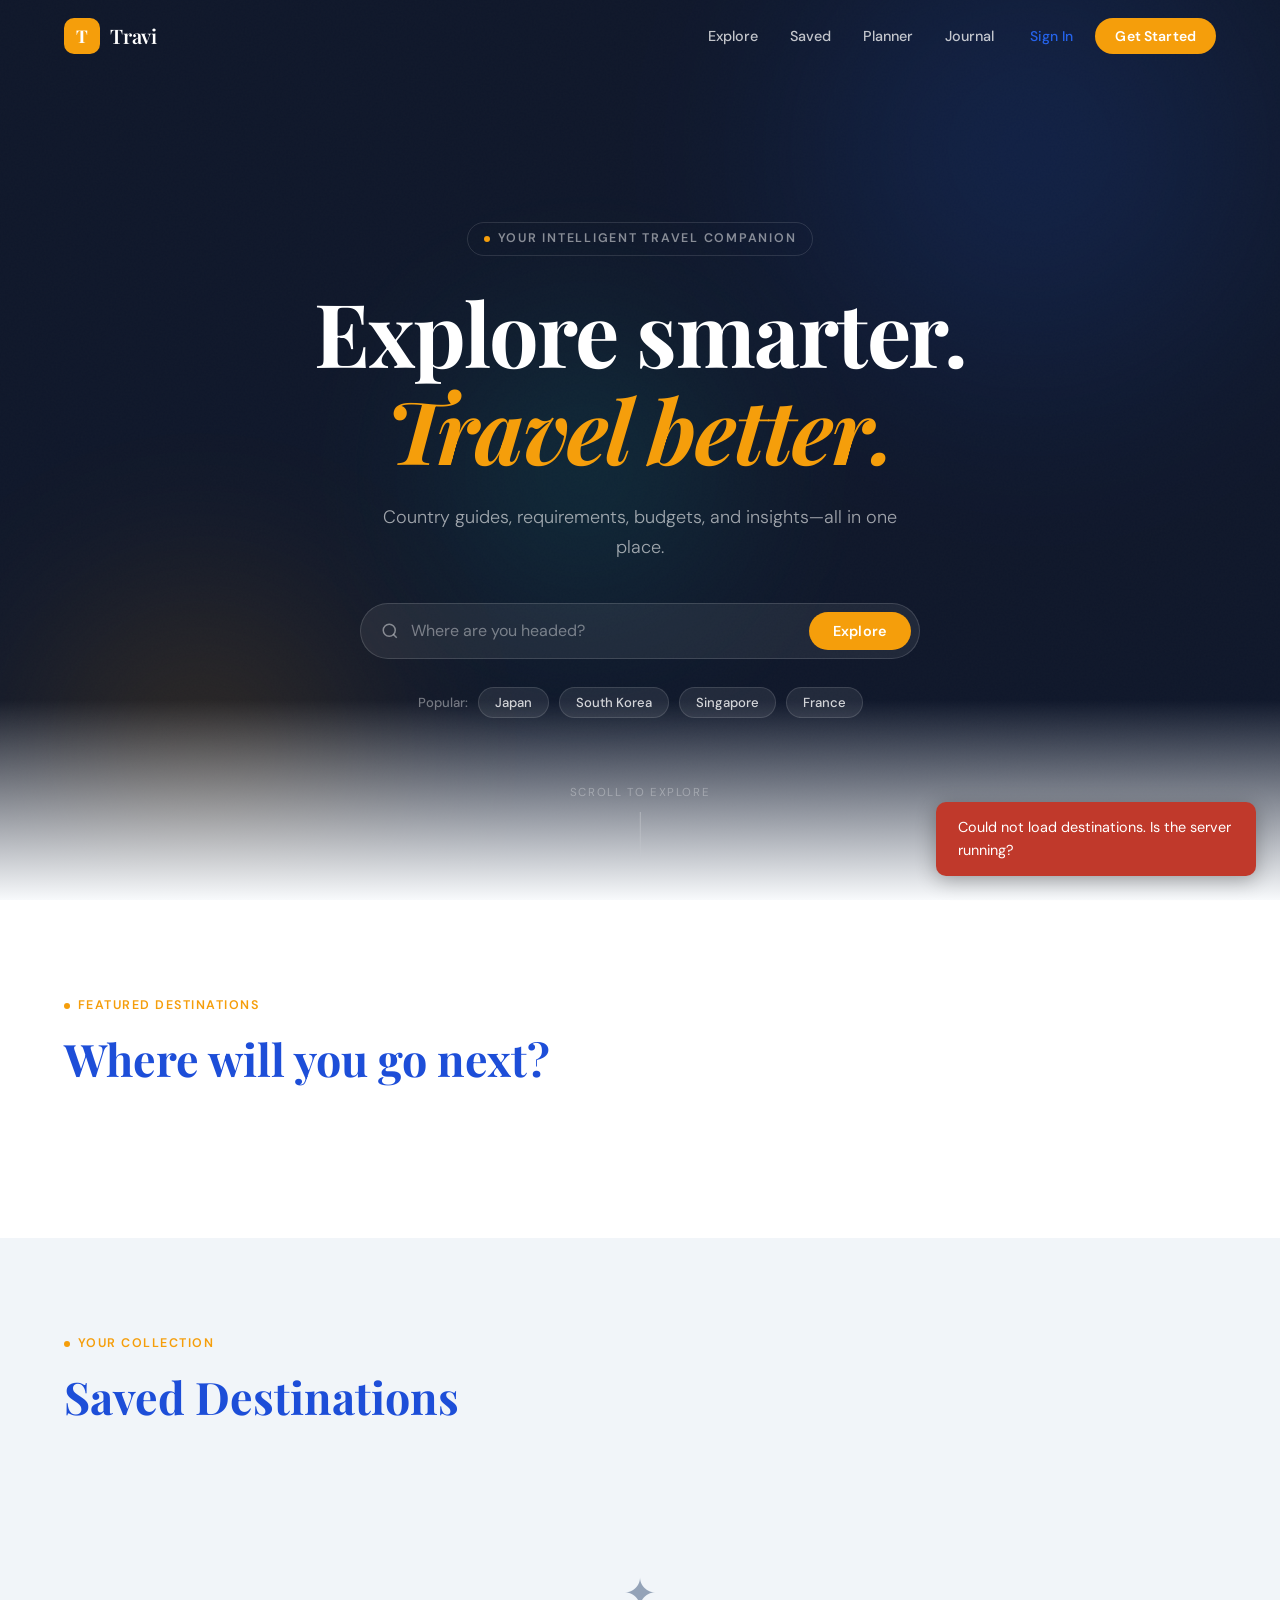
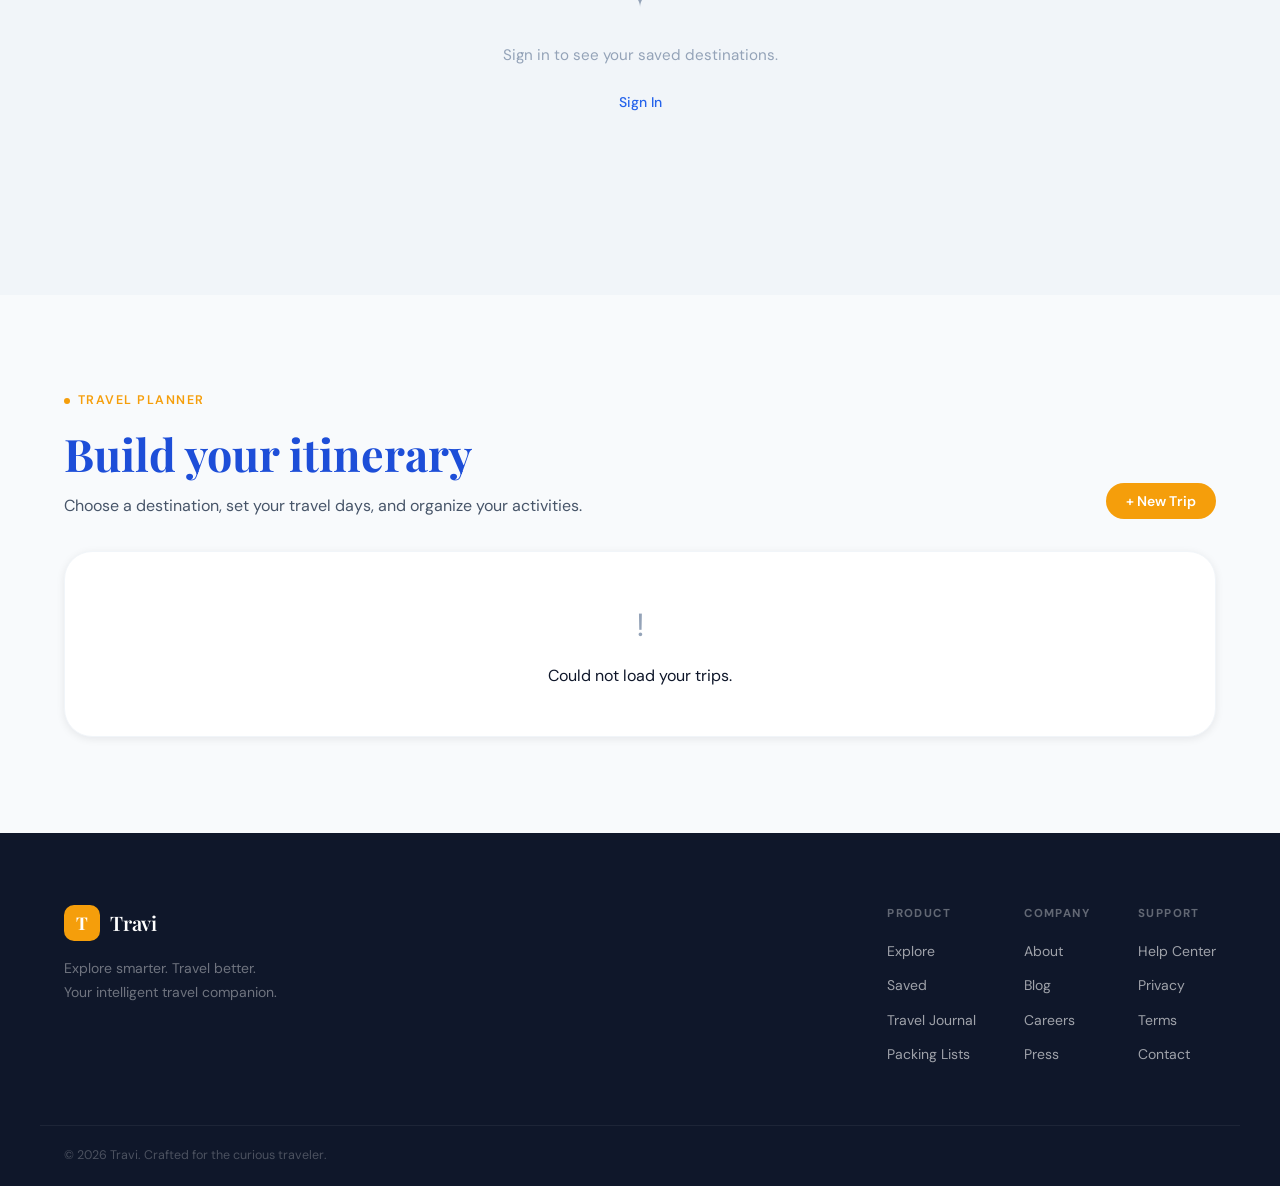
==== commit 8075e446: "feat: implemented and fixed loading of placesto visit when editing a place" ====
--- a/src/main/resources/static/index.html
+++ b/src/main/resources/static/index.html
@@ -1,331 +1,620 @@
-<!DOCTYPE html>
+<!doctype html>
 <html lang="en">
-<head>
-  <meta charset="UTF-8" />
-  <meta name="viewport" content="width=device-width, initial-scale=1.0" />
-  <title>Wayfarer — Traveler Guidance</title>
-  <link rel="preconnect" href="https://fonts.googleapis.com" />
-  <link rel="preconnect" href="https://fonts.gstatic.com" crossorigin />
-  <link href="https://fonts.googleapis.com/css2?family=Playfair+Display:ital,wght@0,400;0,600;0,700;1,400;1,600&family=DM+Sans:wght@300;400;500;600&family=DM+Mono:wght@400;500&display=swap" rel="stylesheet" />
-  <link rel="stylesheet" href="style.css" />
-
-  <!-- Auth modal styles (scoped, no external deps) -->
-  <style>
-    .auth-modal-backdrop {
-      position: fixed; inset: 0; z-index: 2000;
-      background: rgba(0,0,0,0.55); backdrop-filter: blur(4px);
-      display: flex; align-items: center; justify-content: center;
-      padding: 1rem;
-    }
-    .auth-modal-backdrop.hidden { display: none; }
-    .auth-modal {
-      background: #fff; border-radius: 16px; padding: 2.5rem 2rem;
-      width: 100%; max-width: 420px; position: relative;
-      box-shadow: 0 20px 60px rgba(0,0,0,0.25);
-    }
-    .auth-modal-close {
-      position: absolute; top: 1rem; right: 1rem;
-      background: none; border: none; font-size: 1.4rem;
-      cursor: pointer; color: #888; line-height: 1;
-    }
-    .auth-modal h2 { font-family: 'Playfair Display', serif; margin: 0 0 1.5rem; font-size: 1.6rem; }
-    .auth-field { display: flex; flex-direction: column; gap: 0.4rem; margin-bottom: 1rem; }
-    .auth-field label { font-size: 0.82rem; font-weight: 600; color: #555; letter-spacing: .04em; }
-    .auth-field input {
-      padding: 0.7rem 1rem; border: 1.5px solid #e0e0e0; border-radius: 8px;
-      font-size: 0.95rem; outline: none; transition: border-color .2s;
-      font-family: inherit;
-    }
-    .auth-field input:focus { border-color: #1a1a1a; }
-    .auth-submit {
-      width: 100%; padding: 0.85rem; background: #1a1a1a; color: #fff;
-      border: none; border-radius: 8px; font-size: 1rem; font-weight: 600;
-      cursor: pointer; margin-top: 0.5rem; font-family: inherit;
-      transition: opacity .2s;
-    }
-    .auth-submit:hover { opacity: 0.85; }
-    .auth-switch { text-align: center; margin-top: 1.2rem; font-size: 0.87rem; color: #666; }
-    .auth-switch button {
-      background: none; border: none; color: #1a1a1a; font-weight: 600;
-      cursor: pointer; text-decoration: underline; font-size: inherit;
-      font-family: inherit;
-    }
-  </style>
-</head>
-<body>
-
-  <!-- AUTH MODAL -->
-  <div class="auth-modal-backdrop hidden" id="authModal">
-    <div class="auth-modal" role="dialog" aria-modal="true" aria-label="Sign in or register">
-      <button class="auth-modal-close" id="authModalClose" aria-label="Close">✕</button>
-
-      <!-- Login Form -->
-      <form id="loginForm" novalidate>
-        <h2>Welcome back</h2>
-        <div class="auth-field">
-          <label for="loginUsername">Username</label>
-          <input type="text" id="loginUsername" autocomplete="username" placeholder="your_username" required />
-        </div>
-        <div class="auth-field">
-          <label for="loginPassword">Password</label>
-          <input type="password" id="loginPassword" autocomplete="current-password" placeholder="••••••••" required />
-        </div>
-        <button type="submit" class="auth-submit">Sign In</button>
-        <div class="auth-switch">
-          Don't have an account?
-          <button type="button" id="switchToRegister">Create one</button>
-        </div>
-      </form>
-
-      <!-- Register Form -->
-      <form id="registerForm" style="display:none" novalidate>
-        <h2>Create account</h2>
-        <div class="auth-field">
-          <label for="regUsername">Username</label>
-          <input type="text" id="regUsername" autocomplete="username" placeholder="your_username" required />
-        </div>
-        <div class="auth-field">
-          <label for="regEmail">Email</label>
-          <input type="email" id="regEmail" autocomplete="email" placeholder="you@email.com" required />
-        </div>
-        <div class="auth-field">
-          <label for="regPassword">Password</label>
-          <input type="password" id="regPassword" autocomplete="new-password" placeholder="••••••••" required />
-        </div>
-        <button type="submit" class="auth-submit">Create Account</button>
-        <div class="auth-switch">
-          Already have an account?
-          <button type="button" id="switchToLogin">Sign in</button>
-        </div>
-      </form>
+  <head>
+    <meta charset="UTF-8" />
+    <meta name="viewport" content="width=device-width, initial-scale=1.0" />
+    <title>Travi — Personal Tour Guide</title>
+    <link rel="preconnect" href="https://fonts.googleapis.com" />
+    <link rel="preconnect" href="https://fonts.gstatic.com" crossorigin />
+    <link
+      href="https://fonts.googleapis.com/css2?family=Playfair+Display:ital,wght@0,400;0,600;0,700;1,400;1,600&family=DM+Sans:wght@300;400;500;600&family=DM+Mono:wght@400;500&display=swap"
+      rel="stylesheet"
+    />
+    <link rel="stylesheet" href="style.css" />
+
+    <!-- Auth modal styles (scoped, no external deps) -->
+    <style>
+      .auth-modal-backdrop {
+        position: fixed;
+        inset: 0;
+        z-index: 2000;
+        background: rgba(0, 0, 0, 0.55);
+        backdrop-filter: blur(4px);
+        display: flex;
+        align-items: center;
+        justify-content: center;
+        padding: 1rem;
+      }
+      .auth-modal-backdrop.hidden {
+        display: none;
+      }
+      .auth-modal {
+        background: #fff;
+        border-radius: 16px;
+        padding: 2.5rem 2rem;
+        width: 100%;
+        max-width: 420px;
+        position: relative;
+        box-shadow: 0 20px 60px rgba(0, 0, 0, 0.25);
+      }
+      .auth-modal-close {
+        position: absolute;
+        top: 1rem;
+        right: 1rem;
+        background: none;
+        border: none;
+        font-size: 1.4rem;
+        cursor: pointer;
+        color: #888;
+        line-height: 1;
+      }
+      .auth-modal h2 {
+        font-family: "Playfair Display", serif;
+        margin: 0 0 1.5rem;
+        font-size: 1.6rem;
+      }
+      .auth-field {
+        display: flex;
+        flex-direction: column;
+        gap: 0.4rem;
+        margin-bottom: 1rem;
+      }
+      .auth-field label {
+        font-size: 0.82rem;
+        font-weight: 600;
+        color: #555;
+        letter-spacing: 0.04em;
+      }
+      .auth-field input {
+        padding: 0.7rem 1rem;
+        border: 1.5px solid #e0e0e0;
+        border-radius: 8px;
+        font-size: 0.95rem;
+        outline: none;
+        transition: border-color 0.2s;
+        font-family: inherit;
+      }
+      .auth-field input:focus {
+        border-color: #1a1a1a;
+      }
+      .auth-submit {
+        width: 100%;
+        padding: 0.85rem;
+        background: #1a1a1a;
+        color: #fff;
+        border: none;
+        border-radius: 8px;
+        font-size: 1rem;
+        font-weight: 600;
+        cursor: pointer;
+        margin-top: 0.5rem;
+        font-family: inherit;
+        transition: opacity 0.2s;
+      }
+      .auth-submit:hover {
+        opacity: 0.85;
+      }
+      .auth-switch {
+        text-align: center;
+        margin-top: 1.2rem;
+        font-size: 0.87rem;
+        color: #666;
+      }
+      .auth-switch button {
+        background: none;
+        border: none;
+        color: #1a1a1a;
+        font-weight: 600;
+        cursor: pointer;
+        text-decoration: underline;
+        font-size: inherit;
+        font-family: inherit;
+      }
+    </style>
+  </head>
+  <body>
+    <!-- AUTH MODAL -->
+    <div class="auth-modal-backdrop hidden" id="authModal">
+      <div
+        class="auth-modal"
+        role="dialog"
+        aria-modal="true"
+        aria-label="Sign in or register"
+      >
+        <button class="auth-modal-close" id="authModalClose" aria-label="Close">
+          ✕
+        </button>
+
+        <!-- Login Form -->
+        <form id="loginForm" novalidate>
+          <h2>Welcome back</h2>
+          <div class="auth-field">
+            <label for="loginUsername">Username</label>
+            <input
+              type="text"
+              id="loginUsername"
+              autocomplete="username"
+              placeholder="your_username"
+              required
+            />
+          </div>
+          <div class="auth-field">
+            <label for="loginPassword">Password</label>
+            <input
+              type="password"
+              id="loginPassword"
+              autocomplete="current-password"
+              placeholder="••••••••"
+              required
+            />
+          </div>
+          <button type="submit" class="auth-submit">Sign In</button>
+          <div class="auth-switch">
+            Don't have an account?
+            <button type="button" id="switchToRegister">Create one</button>
+          </div>
+        </form>
+
+        <!-- Register Form -->
+        <form id="registerForm" style="display: none" novalidate>
+          <h2>Create account</h2>
+          <div class="auth-field">
+            <label for="regUsername">Username</label>
+            <input
+              type="text"
+              id="regUsername"
+              autocomplete="username"
+              placeholder="your_username"
+              required
+            />
+          </div>
+          <div class="auth-field">
+            <label for="regEmail">Email</label>
+            <input
+              type="email"
+              id="regEmail"
+              autocomplete="email"
+              placeholder="you@email.com"
+              required
+            />
+          </div>
+          <div class="auth-field">
+            <label for="regPassword">Password</label>
+            <input
+              type="password"
+              id="regPassword"
+              autocomplete="new-password"
+              placeholder="••••••••"
+              required
+            />
+          </div>
+          <button type="submit" class="auth-submit">Create Account</button>
+          <div class="auth-switch">
+            Already have an account?
+            <button type="button" id="switchToLogin">Sign in</button>
+          </div>
+        </form>
+      </div>
     </div>
-  </div>
-
-  <!-- NAVBAR -->
-  <nav class="navbar" id="navbar">
-    <div class="nav-inner">
-      <a class="nav-logo" href="#">
-        <span class="logo-mark">W</span>
-        <span class="logo-text">Wayfarer</span>
-      </a>
-      <ul class="nav-links" id="navLinks">
-        <li><a href="#explore" class="nav-link">Explore</a></li>
-        <li><a href="#saved" class="nav-link">Saved</a></li>
-        <li><a href="#" class="nav-link">Journal</a></li>
-        <!-- btn-sign-in / btn-get-started hidden when logged in; btn-logout shown when logged in -->
-        <li><button class="btn-outline-sm btn-sign-in">Sign In</button></li>
-        <li><button class="btn-primary-sm btn-get-started">Get Started</button></li>
-        <li style="display:none"><button class="btn-outline-sm btn-logout">Log Out</button></li>
-      </ul>
-      <button class="hamburger" id="hamburger" aria-label="Menu">
-        <span></span><span></span><span></span>
-      </button>
-    </div>
-  </nav>
-
-  <!-- HERO -->
-  <section class="hero" id="home">
-    <div class="hero-bg">
-      <div class="hero-grain"></div>
-      <div class="hero-orbs">
-        <div class="orb orb-1"></div>
-        <div class="orb orb-2"></div>
-        <div class="orb orb-3"></div>
-      </div>
-    </div>
-    <div class="hero-content">
-      <div class="hero-eyebrow">
-        <span class="dot"></span>
-        <span>Your intelligent travel companion</span>
-      </div>
-      <h1 class="hero-title">
-        Travel smarter.<br />
-        <em>Arrive ready.</em>
-      </h1>
-      <p class="hero-sub">
-        Everything you need before you land — entry requirements, local culture,
-        budget guides, and packing lists — all in one place.
-      </p>
-      <div class="hero-search-wrap">
-        <div class="search-box hero-search">
-          <svg class="search-icon" viewBox="0 0 24 24" fill="none" stroke="currentColor" stroke-width="2">
-            <circle cx="11" cy="11" r="8"/><path d="m21 21-4.35-4.35"/>
-          </svg>
-          <input type="text" id="heroSearchInput" placeholder="Where are you headed?" autocomplete="off" />
-          <button class="search-btn" id="heroSearchBtn">Explore</button>
-        </div>
-        <div class="search-dropdown" id="heroDropdown"></div>
-      </div>
-      <div class="hero-tags">
-        <span class="tag-label">Popular:</span>
-        <!--
+
+    <!-- NAVBAR -->
+    <nav class="navbar" id="navbar">
+      <div class="nav-inner">
+        <a class="nav-logo" href="#">
+          <span class="logo-mark">T</span>
+          <span class="logo-text">Travi</span>
+        </a>
+        <ul class="nav-links" id="navLinks">
+          <li><a href="#explore" class="nav-link">Explore</a></li>
+          <li><a href="#saved" class="nav-link">Saved</a></li>
+          <li><a href="#planner" class="nav-link">Planner</a></li>
+          <li><a href="#" class="nav-link">Journal</a></li>
+          <!-- btn-sign-in / btn-get-started hidden when logged in; btn-logout shown when logged in -->
+          <li><button class="btn-outline-sm btn-sign-in">Sign In</button></li>
+          <li>
+            <button class="btn-primary-sm btn-get-started">Get Started</button>
+          </li>
+          <li style="display: none">
+            <button class="btn-outline-sm btn-logout">Log Out</button>
+          </li>
+        </ul>
+        <button class="hamburger" id="hamburger" aria-label="Menu">
+          <span></span><span></span><span></span>
+        </button>
+      </div>
+    </nav>
+
+    <!-- HERO -->
+    <section class="hero" id="home">
+      <div class="hero-bg">
+        <div class="hero-grain"></div>
+        <div class="hero-orbs">
+          <div class="orb orb-1"></div>
+          <div class="orb orb-2"></div>
+          <div class="orb orb-3"></div>
+        </div>
+      </div>
+      <div class="hero-content">
+        <div class="hero-eyebrow">
+          <span class="dot"></span>
+          <span>Your intelligent travel companion</span>
+        </div>
+        <h1 class="hero-title">
+          Explore smarter.<br />
+          <em>Travel better.</em>
+        </h1>
+        <p class="hero-sub">
+          Country guides, requirements, budgets, and insights—all in one place.
+        </p>
+        <div class="hero-search-wrap">
+          <div class="search-box hero-search">
+            <svg
+              class="search-icon"
+              viewBox="0 0 24 24"
+              fill="none"
+              stroke="currentColor"
+              stroke-width="2"
+            >
+              <circle cx="11" cy="11" r="8" />
+              <path d="m21 21-4.35-4.35" />
+            </svg>
+            <input
+              type="text"
+              id="heroSearchInput"
+              placeholder="Where are you headed?"
+              autocomplete="off"
+            />
+            <button class="search-btn" id="heroSearchBtn">Explore</button>
+          </div>
+          <div class="search-dropdown" id="heroDropdown"></div>
+        </div>
+        <div class="hero-tags">
+          <span class="tag-label">Popular:</span>
+          <!--
           data-country must match the country's name (case-insensitive, hyphens = spaces).
           These are matched against the `name` field returned by GET /api/countries.
         -->
-        <button class="tag-chip" data-country="japan">Japan</button>
-        <button class="tag-chip" data-country="south-korea">South Korea</button>
-        <button class="tag-chip" data-country="singapore">Singapore</button>
-        <button class="tag-chip" data-country="france">France</button>
-      </div>
+          <button class="tag-chip" data-country="japan">Japan</button>
+          <button class="tag-chip" data-country="south-korea">
+            South Korea
+          </button>
+          <button class="tag-chip" data-country="singapore">Singapore</button>
+          <button class="tag-chip" data-country="france">France</button>
+        </div>
+      </div>
+      <div class="hero-scroll-hint">
+        <span>Scroll to explore</span>
+        <div class="scroll-line"></div>
+      </div>
+    </section>
+
+    <!-- POPULAR DESTINATIONS -->
+    <section class="section popular-section" id="explore">
+      <div class="container">
+        <div class="section-header">
+          <div class="section-eyebrow">
+            <span class="dot dot-warm"></span>Featured Destinations
+          </div>
+          <h2 class="section-title">Where will you go next?</h2>
+        </div>
+        <div class="destinations-grid" id="destinationsGrid"></div>
+      </div>
+    </section>
+
+    <!-- COUNTRY DETAIL VIEW -->
+    <section
+      class="section country-detail-section hidden"
+      id="countryDetailSection"
+    >
+      <div class="container">
+        <button class="back-btn" id="backBtn">
+          <svg
+            viewBox="0 0 24 24"
+            fill="none"
+            stroke="currentColor"
+            stroke-width="2"
+            width="18"
+            height="18"
+          >
+            <path d="M19 12H5M12 19l-7-7 7-7" />
+          </svg>
+          Back to destinations
+        </button>
+
+        <!-- Country Hero Banner -->
+        <div class="country-banner" id="countryBanner">
+          <div class="country-banner-overlay"></div>
+          <div class="country-banner-content">
+            <div class="country-flag" id="countryFlag"></div>
+            <div>
+              <h1 class="country-name" id="countryName"></h1>
+              <p class="country-tagline" id="countryTagline"></p>
+            </div>
+            <button
+              class="save-btn"
+              id="saveBtnDetail"
+              title="Save destination"
+            >
+              <svg
+                viewBox="0 0 24 24"
+                fill="none"
+                stroke="currentColor"
+                stroke-width="2"
+                width="20"
+                height="20"
+              >
+                <path
+                  d="M20.84 4.61a5.5 5.5 0 0 0-7.78 0L12 5.67l-1.06-1.06a5.5 5.5 0 0 0-7.78 7.78l1.06 1.06L12 21.23l7.78-7.78 1.06-1.06a5.5 5.5 0 0 0 0-7.78z"
+                />
+              </svg>
+            </button>
+            <button
+              class="save-btn plan-trip-btn"
+              id="planTripBtn"
+              title="Plan trip"
+            >
+              ✈
+            </button>
+          </div>
+        </div>
+
+        <!-- Tab Navigation -->
+        <div class="tab-nav" id="tabNav">
+          <button class="tab-btn active" data-tab="overview">Overview</button>
+          <button class="tab-btn" data-tab="entry">Entry Requirements</button>
+          <button class="tab-btn" data-tab="budget">Budget</button>
+          <button class="tab-btn" data-tab="packing">Packing</button>
+          <button class="tab-btn" data-tab="tips">Local Tips</button>
+          <button class="tab-btn" data-tab="culture">Culture</button>
+        </div>
+
+        <!-- TAB: OVERVIEW -->
+        <div class="tab-panel active" id="tab-overview">
+          <div class="overview-grid">
+            <div class="overview-main">
+              <div class="info-card">
+                <h3 class="card-label">About</h3>
+                <p class="overview-desc" id="overviewDesc"></p>
+              </div>
+              <div class="stats-row" id="statsRow"></div>
+            </div>
+            <div class="overview-sidebar">
+              <div class="info-card quick-facts" id="quickFacts"></div>
+              <div class="info-card best-time" id="bestTime"></div>
+            </div>
+          </div>
+        </div>
+
+        <!-- TAB: ENTRY REQUIREMENTS -->
+        <div class="tab-panel" id="tab-entry">
+          <div class="entry-grid" id="entryGrid"></div>
+        </div>
+
+        <!-- TAB: BUDGET -->
+        <div class="tab-panel" id="tab-budget">
+          <div class="budget-layout" id="budgetLayout"></div>
+        </div>
+
+        <!-- TAB: PACKING -->
+        <div class="tab-panel" id="tab-packing">
+          <div class="packing-layout" id="packingLayout"></div>
+        </div>
+
+        <!-- TAB: LOCAL TIPS -->
+        <div class="tab-panel" id="tab-tips">
+          <div class="tips-layout" id="tipsLayout"></div>
+        </div>
+
+        <!-- TAB: CULTURE -->
+        <div class="tab-panel" id="tab-culture">
+          <div class="culture-layout" id="cultureLayout"></div>
+        </div>
+      </div>
+    </section>
+
+    <!-- SAVED DESTINATIONS -->
+    <section class="section saved-section" id="saved">
+      <div class="container">
+        <div class="section-header">
+          <div class="section-eyebrow">
+            <span class="dot dot-warm"></span>Your Collection
+          </div>
+          <h2 class="section-title">Saved Destinations</h2>
+        </div>
+        <div class="saved-grid" id="savedGrid">
+          <div class="saved-empty" id="savedEmpty">
+            <div class="empty-icon">✦</div>
+            <p>
+              No saved destinations yet.<br />Explore and save places you love.
+            </p>
+            <a href="#explore" class="btn-outline-sm">Start Exploring</a>
+          </div>
+        </div>
+      </div>
+    </section>
+
+    <section class="section planner-section" id="planner">
+      <div class="container">
+        <div class="planner-hero">
+          <div>
+            <div class="section-eyebrow">
+              <span class="dot dot-warm"></span>Travel Planner
+            </div>
+            <h2 class="section-title">Build your itinerary</h2>
+            <p class="planner-subtitle">
+              Choose a destination, set your travel days, and organize your
+              activities.
+            </p>
+          </div>
+
+          <button class="btn-primary-sm" id="newTripBtn">+ New Trip</button>
+        </div>
+
+        <div class="planner-grid" id="plannerTripsGrid"></div>
+      </div>
+    </section>
+
+    <div class="planner-modal-backdrop hidden" id="tripModal">
+      <form class="planner-modal" id="tripForm">
+        <button type="button" class="planner-modal-close" id="closeTripModal">
+          ✕
+        </button>
+
+        <div class="planner-step">AI Travel Planner</div>
+        <h2>Generate your trip plan</h2>
+
+        <label>Country to visit</label>
+        <select id="tripDestinationId" required></select>
+
+        <div class="planner-form-grid">
+          <div>
+            <label>How many days?</label>
+            <input
+              id="tripNumberOfDays"
+              type="number"
+              min="1"
+              max="30"
+              value="3"
+              required
+            />
+          </div>
+
+          <div>
+            <label>Travel style</label>
+            <select id="tripTravelStyle">
+              <option value="SOLO">Solo</option>
+              <option value="FAMILY">Family</option>
+              <option value="COUPLE">Couple</option>
+              <option value="FRIENDS">Friends</option>
+              <option value="BACKPACKING">Backpacking</option>
+              <option value="BUSINESS">Business</option>
+            </select>
+          </div>
+        </div>
+
+        <div class="planner-form-grid">
+          <div>
+            <label>People count</label>
+            <input id="tripPeopleCount" type="number" min="1" value="1" />
+          </div>
+
+          <div>
+            <label>Representative</label>
+            <input
+              id="tripRepresentativeName"
+              type="text"
+              placeholder="Your name"
+            />
+          </div>
+        </div>
+
+        <label>Notes</label>
+        <textarea
+          id="tripNotes"
+          rows="3"
+          placeholder="Food, culture, shopping, nature..."
+        ></textarea>
+
+        <button class="btn-primary-sm planner-submit" type="submit">
+          Generate Plan
+        </button>
+      </form>
     </div>
-    <div class="hero-scroll-hint">
-      <span>Scroll to explore</span>
-      <div class="scroll-line"></div>
+
+    <div class="planner-modal-backdrop hidden" id="itineraryModal">
+      <div class="planner-modal planner-modal-wide">
+        <button
+          type="button"
+          class="planner-modal-close"
+          id="closeItineraryModal"
+        >
+          ✕
+        </button>
+        <div id="itineraryContent"></div>
+      </div>
     </div>
-  </section>
-
-  <!-- POPULAR DESTINATIONS -->
-  <section class="section popular-section" id="explore">
-    <div class="container">
-      <div class="section-header">
-        <div class="section-eyebrow">
-          <span class="dot dot-warm"></span>Featured Destinations
-        </div>
-        <h2 class="section-title">Where will you go next?</h2>
-      </div>
-      <div class="destinations-grid" id="destinationsGrid"></div>
+
+    <div class="planner-modal-backdrop hidden" id="editActivityModal">
+      <form class="planner-modal" id="editActivityForm">
+        <button type="button" class="planner-modal-close" id="closeEditActivityModal">
+          ✕
+        </button>
+
+        <div class="planner-step">Edit Activity</div>
+        <h2>Update itinerary activity</h2>
+
+        <input type="hidden" id="editActivityId" />
+
+        <label>Place</label>
+        <select id="editActivityPlaceId" required></select>
+
+        <div class="planner-form-grid">
+          <div>
+            <label>Start time</label>
+            <input id="editActivityStartTime" type="time" required />
+          </div>
+
+          <div>
+            <label>End time</label>
+            <input id="editActivityEndTime" type="time" required />
+          </div>
+        </div>
+
+        <label>Notes</label>
+        <textarea
+          id="editActivityNotes"
+          rows="3"
+          placeholder="Add notes for this activity..."
+        ></textarea>
+
+        <button class="btn-primary-sm planner-submit" type="submit">
+          Save Changes
+        </button>
+      </form>
     </div>
-  </section>
-
-  <!-- COUNTRY DETAIL VIEW -->
-  <section class="section country-detail-section hidden" id="countryDetailSection">
-    <div class="container">
-      <button class="back-btn" id="backBtn">
-        <svg viewBox="0 0 24 24" fill="none" stroke="currentColor" stroke-width="2" width="18" height="18">
-          <path d="M19 12H5M12 19l-7-7 7-7"/>
-        </svg>
-        Back to destinations
-      </button>
-
-      <!-- Country Hero Banner -->
-      <div class="country-banner" id="countryBanner">
-        <div class="country-banner-overlay"></div>
-        <div class="country-banner-content">
-          <div class="country-flag" id="countryFlag"></div>
-          <div>
-            <h1 class="country-name" id="countryName"></h1>
-            <p class="country-tagline" id="countryTagline"></p>
-          </div>
-          <button class="save-btn" id="saveBtnDetail" title="Save destination">
-            <svg viewBox="0 0 24 24" fill="none" stroke="currentColor" stroke-width="2" width="20" height="20">
-              <path d="M20.84 4.61a5.5 5.5 0 0 0-7.78 0L12 5.67l-1.06-1.06a5.5 5.5 0 0 0-7.78 7.78l1.06 1.06L12 21.23l7.78-7.78 1.06-1.06a5.5 5.5 0 0 0 0-7.78z"/>
-            </svg>
-          </button>
-        </div>
-      </div>
-
-      <!-- Tab Navigation -->
-      <div class="tab-nav" id="tabNav">
-        <button class="tab-btn active" data-tab="overview">Overview</button>
-        <button class="tab-btn" data-tab="entry">Entry Requirements</button>
-        <button class="tab-btn" data-tab="budget">Budget</button>
-        <button class="tab-btn" data-tab="packing">Packing</button>
-        <button class="tab-btn" data-tab="tips">Local Tips</button>
-        <button class="tab-btn" data-tab="culture">Culture</button>
-      </div>
-
-      <!-- TAB: OVERVIEW -->
-      <div class="tab-panel active" id="tab-overview">
-        <div class="overview-grid">
-          <div class="overview-main">
-            <div class="info-card">
-              <h3 class="card-label">About</h3>
-              <p class="overview-desc" id="overviewDesc"></p>
-            </div>
-            <div class="stats-row" id="statsRow"></div>
-          </div>
-          <div class="overview-sidebar">
-            <div class="info-card quick-facts" id="quickFacts"></div>
-            <div class="info-card best-time" id="bestTime"></div>
-          </div>
-        </div>
-      </div>
-
-      <!-- TAB: ENTRY REQUIREMENTS -->
-      <div class="tab-panel" id="tab-entry">
-        <div class="entry-grid" id="entryGrid"></div>
-      </div>
-
-      <!-- TAB: BUDGET -->
-      <div class="tab-panel" id="tab-budget">
-        <div class="budget-layout" id="budgetLayout"></div>
-      </div>
-
-      <!-- TAB: PACKING -->
-      <div class="tab-panel" id="tab-packing">
-        <div class="packing-layout" id="packingLayout"></div>
-      </div>
-
-      <!-- TAB: LOCAL TIPS -->
-      <div class="tab-panel" id="tab-tips">
-        <div class="tips-layout" id="tipsLayout"></div>
-      </div>
-
-      <!-- TAB: CULTURE -->
-      <div class="tab-panel" id="tab-culture">
-        <div class="culture-layout" id="cultureLayout"></div>
-      </div>
-    </div>
-  </section>
-
-  <!-- SAVED DESTINATIONS -->
-  <section class="section saved-section" id="saved">
-    <div class="container">
-      <div class="section-header">
-        <div class="section-eyebrow">
-          <span class="dot dot-warm"></span>Your Collection
-        </div>
-        <h2 class="section-title">Saved Destinations</h2>
-      </div>
-      <div class="saved-grid" id="savedGrid">
-        <div class="saved-empty" id="savedEmpty">
-          <div class="empty-icon">✦</div>
-          <p>No saved destinations yet.<br/>Explore and save places you love.</p>
-          <a href="#explore" class="btn-outline-sm">Start Exploring</a>
-        </div>
-      </div>
-    </div>
-  </section>
-
-  <!-- FOOTER -->
-  <footer class="footer">
-    <div class="footer-inner">
-      <div class="footer-brand">
-        <a class="nav-logo" href="#">
-          <span class="logo-mark">W</span>
-          <span class="logo-text">Wayfarer</span>
-        </a>
-        <p class="footer-tagline">Your intelligent travel companion.<br/>Arrive informed, travel confidently.</p>
-      </div>
-      <div class="footer-links">
-        <div class="footer-col">
-          <span class="footer-col-title">Product</span>
-          <a href="#">Explore</a>
-          <a href="#">Saved</a>
-          <a href="#">Travel Journal</a>
-          <a href="#">Packing Lists</a>
-        </div>
-        <div class="footer-col">
-          <span class="footer-col-title">Company</span>
-          <a href="#">About</a>
-          <a href="#">Blog</a>
-          <a href="#">Careers</a>
-          <a href="#">Press</a>
-        </div>
-        <div class="footer-col">
-          <span class="footer-col-title">Support</span>
-          <a href="#">Help Center</a>
-          <a href="#">Privacy</a>
-          <a href="#">Terms</a>
-          <a href="#">Contact</a>
-        </div>
-      </div>
-    </div>
-    <div class="footer-bottom">
-      <span>© 2025 Wayfarer. Crafted for the curious traveler.</span>
-    </div>
-  </footer>
-
-  <script src="script.js"></script>
-</body>
-</html>+
+    <!-- FOOTER -->
+    <footer class="footer">
+      <div class="footer-inner">
+        <div class="footer-brand">
+          <a class="nav-logo" href="#">
+            <span class="logo-mark">T</span>
+            <span class="logo-text">Travi</span>
+          </a>
+          <p class="footer-tagline">
+            Explore smarter. Travel better.<br />Your intelligent travel
+            companion.
+          </p>
+        </div>
+        <div class="footer-links">
+          <div class="footer-col">
+            <span class="footer-col-title">Product</span>
+            <a href="#">Explore</a>
+            <a href="#">Saved</a>
+            <a href="#">Travel Journal</a>
+            <a href="#">Packing Lists</a>
+          </div>
+          <div class="footer-col">
+            <span class="footer-col-title">Company</span>
+            <a href="#">About</a>
+            <a href="#">Blog</a>
+            <a href="#">Careers</a>
+            <a href="#">Press</a>
+          </div>
+          <div class="footer-col">
+            <span class="footer-col-title">Support</span>
+            <a href="#">Help Center</a>
+            <a href="#">Privacy</a>
+            <a href="#">Terms</a>
+            <a href="#">Contact</a>
+          </div>
+        </div>
+      </div>
+      <div class="footer-bottom">
+        <span>© 2026 Travi. Crafted for the curious traveler.</span>
+      </div>
+    </footer>
+
+    <script src="script.js"></script>
+  </body>
+</html>
--- a/src/main/resources/static/style.css
+++ b/src/main/resources/static/style.css
@@ -1,38 +1,27 @@
-/* =============================================
-   WAYFARER — TRAVEL GUIDANCE APP
-   Design: Luxury editorial travel aesthetic
-   Palette: Deep navy + warm sand + coral accent
-   ============================================= */
-
 :root {
-  --navy-950: #0a0f1e;
-  --navy-900: #0d1425;
-  --navy-800: #111b35;
-  --navy-700: #192545;
-  --navy-600: #1e2f55;
-  --navy-400: #4a6096;
-  --navy-300: #6b82b8;
-  --navy-200: #a0b0d0;
-  --navy-100: #d4dcec;
-
-  --sand-100: #fdf8f0;
-  --sand-200: #f5ead8;
-  --sand-300: #e8d5b4;
-  --sand-400: #d4b896;
-  --sand-500: #b89470;
-
-  --coral: #e8614a;
-  --coral-light: #f07a66;
-  --coral-dark: #c44e3a;
-
-  --gold: #c9a84c;
-  --gold-light: #e0c06e;
-
-  --white: #ffffff;
-  --text-primary: #0d1425;
-  --text-secondary: #4a5568;
-  --text-muted: #718096;
-
+  /* === TRAVI BRAND PALETTE === */
+  --primary: #2563eb;
+  --primary-dark: #1d4ed8;
+  --primary-light: #3b82f6;
+
+  --secondary: #14b8a6;
+  --secondary-light: #2dd4bf;
+  --secondary-dark: #0f9488;
+
+  --accent: #f59e0b;
+  --accent-dark: #d97706;
+  --accent-light: #fbbf24;
+
+  --bg: #f8fafc;
+  --card: #ffffff;
+  --text-primary: #0f172a;
+  --text-secondary: #475569;
+  --text-muted: #94a3b8;
+
+  --border: #e2e8f0;
+  --border-light: #f1f5f9;
+
+  /* === UNCHANGED === */
   --radius-sm: 8px;
   --radius-md: 14px;
   --radius-lg: 20px;
@@ -47,30 +36,54 @@
   --transition: all 0.28s cubic-bezier(0.4, 0, 0.2, 1);
   --transition-fast: all 0.16s cubic-bezier(0.4, 0, 0.2, 1);
 
-  --font-display: 'Playfair Display', Georgia, serif;
-  --font-body: 'DM Sans', system-ui, sans-serif;
-  --font-mono: 'DM Mono', monospace;
+  --font-display: "Playfair Display", Georgia, serif;
+  --font-body: "DM Sans", system-ui, sans-serif;
+  --font-mono: "DM Mono", monospace;
 }
 
 /* ============ RESET & BASE ============ */
-*, *::before, *::after { box-sizing: border-box; margin: 0; padding: 0; }
-
-html { scroll-behavior: smooth; font-size: 16px; }
+*,
+*::before,
+*::after {
+  box-sizing: border-box;
+  margin: 0;
+  padding: 0;
+}
+
+html {
+  scroll-behavior: smooth;
+  font-size: 16px;
+}
 
 body {
   font-family: var(--font-body);
-  background: var(--sand-100);
+  background: var(--bg);
   color: var(--text-primary);
   line-height: 1.6;
   overflow-x: hidden;
 }
 
-a { text-decoration: none; color: inherit; }
-ul { list-style: none; }
-button { cursor: pointer; border: none; background: none; font-family: var(--font-body); }
-img { max-width: 100%; display: block; }
-
-.hidden { display: none !important; }
+a {
+  text-decoration: none;
+  color: inherit;
+}
+ul {
+  list-style: none;
+}
+button {
+  cursor: pointer;
+  border: none;
+  background: none;
+  font-family: var(--font-body);
+}
+img {
+  max-width: 100%;
+  display: block;
+}
+
+.hidden {
+  display: none !important;
+}
 
 /* ============ UTILITY CLASSES ============ */
 .container {
@@ -95,7 +108,7 @@
   font-weight: 600;
   letter-spacing: 0.12em;
   text-transform: uppercase;
-  color: var(--coral);
+  color: var(--accent);
   margin-bottom: 16px;
 }
 
@@ -103,25 +116,27 @@
   width: 6px;
   height: 6px;
   border-radius: 50%;
-  background: var(--navy-400);
+  background: var(--secondary);
   display: inline-block;
   flex-shrink: 0;
 }
 
-.dot-warm { background: var(--coral); }
+.dot-warm {
+  background: var(--accent);
+}
 
 .section-title {
   font-family: var(--font-display);
   font-size: clamp(2rem, 4vw, 2.8rem);
   font-weight: 700;
-  color: var(--navy-900);
+  color: var(--primary-dark);
   line-height: 1.2;
 }
 
 /* ============ BUTTONS ============ */
 .btn-primary-sm {
-  background: var(--coral);
-  color: var(--white);
+  background: var(--accent);
+  color: var(--card);
   padding: 9px 20px;
   border-radius: var(--radius-pill);
   font-size: 0.875rem;
@@ -131,14 +146,14 @@
 }
 
 .btn-primary-sm:hover {
-  background: var(--coral-dark);
+  background: var(--accent-dark);
   transform: translateY(-1px);
   box-shadow: 0 6px 20px rgba(232, 97, 74, 0.35);
 }
 
 .btn-outline-sm {
   border: 1.5px solid var(--navy-200);
-  color: var(--navy-800);
+  color: var(--primary);
   padding: 8px 18px;
   border-radius: var(--radius-pill);
   font-size: 0.875rem;
@@ -148,9 +163,9 @@
 }
 
 .btn-outline-sm:hover {
-  border-color: var(--navy-700);
-  background: var(--navy-900);
-  color: var(--white);
+  border-color: var(--primary-dark);
+  background: var(--primary-dark);
+  color: var(--card);
 }
 
 /* ============ NAVBAR ============ */
@@ -168,7 +183,7 @@
   background: rgba(10, 15, 30, 0.95);
   backdrop-filter: blur(16px);
   -webkit-backdrop-filter: blur(16px);
-  box-shadow: 0 1px 0 rgba(255,255,255,0.06);
+  box-shadow: 0 1px 0 rgba(255, 255, 255, 0.06);
 }
 
 .nav-inner {
@@ -192,8 +207,8 @@
 .logo-mark {
   width: 36px;
   height: 36px;
-  background: var(--coral);
-  color: var(--white);
+  background: var(--accent);
+  color: var(--card);
   border-radius: 10px;
   display: flex;
   align-items: center;
@@ -209,7 +224,7 @@
   font-family: var(--font-display);
   font-size: 1.25rem;
   font-weight: 600;
-  color: var(--white);
+  color: var(--card);
   letter-spacing: -0.01em;
 }
 
@@ -229,8 +244,8 @@
 }
 
 .nav-link:hover {
-  color: var(--white);
-  background: rgba(255,255,255,0.08);
+  color: var(--card);
+  background: rgba(255, 255, 255, 0.08);
 }
 
 .hamburger {
@@ -244,7 +259,7 @@
   display: block;
   width: 22px;
   height: 2px;
-  background: var(--white);
+  background: var(--card);
   border-radius: 2px;
   transition: var(--transition);
 }
@@ -257,7 +272,7 @@
   align-items: center;
   justify-content: center;
   overflow: hidden;
-  background: var(--navy-950);
+  background: var(--text-primary);
 }
 
 .hero-bg {
@@ -274,7 +289,10 @@
   pointer-events: none;
 }
 
-.hero-orbs { position: absolute; inset: 0; }
+.hero-orbs {
+  position: absolute;
+  inset: 0;
+}
 
 .orb {
   position: absolute;
@@ -284,47 +302,72 @@
 }
 
 .orb-1 {
-  width: 700px; height: 700px;
-  background: radial-gradient(circle, #3a5a9e 0%, transparent 70%);
-  top: -200px; right: -100px;
+  width: 700px;
+  height: 700px;
+  background: radial-gradient(circle, #2563EB 0%, transparent 70%);
+  top: -200px;
+  right: -100px;
   animation: orbFloat1 14s ease-in-out infinite;
 }
 
 .orb-2 {
-  width: 500px; height: 500px;
-  background: radial-gradient(circle, #e8614a 0%, transparent 70%);
-  bottom: -100px; left: -50px;
+  width: 500px;
+  height: 500px;
+  background: radial-gradient(circle, #F59E0B 0%, transparent 70%);
+  bottom: -100px;
+  left: -50px;
   animation: orbFloat2 18s ease-in-out infinite;
 }
 
 .orb-3 {
-  width: 400px; height: 400px;
-  background: radial-gradient(circle, #c9a84c 0%, transparent 70%);
-  top: 30%; left: 30%;
+  width: 400px;
+  height: 400px;
+  background: radial-gradient(circle, #14B8A6 0%, transparent 70%); /* Teal */
+  top: 30%;
+  left: 30%;
   animation: orbFloat3 22s ease-in-out infinite;
 }
 
 @keyframes orbFloat1 {
-  0%, 100% { transform: translate(0, 0) scale(1); }
-  50% { transform: translate(-40px, 60px) scale(1.05); }
+  0%,
+  100% {
+    transform: translate(0, 0) scale(1);
+  }
+  50% {
+    transform: translate(-40px, 60px) scale(1.05);
+  }
 }
 @keyframes orbFloat2 {
-  0%, 100% { transform: translate(0, 0) scale(1); }
-  50% { transform: translate(60px, -40px) scale(1.08); }
+  0%,
+  100% {
+    transform: translate(0, 0) scale(1);
+  }
+  50% {
+    transform: translate(60px, -40px) scale(1.08);
+  }
 }
 @keyframes orbFloat3 {
-  0%, 100% { transform: translate(0, 0) scale(1); }
-  33% { transform: translate(30px, -50px) scale(0.95); }
-  66% { transform: translate(-30px, 30px) scale(1.05); }
+  0%,
+  100% {
+    transform: translate(0, 0) scale(1);
+  }
+  33% {
+    transform: translate(30px, -50px) scale(0.95);
+  }
+  66% {
+    transform: translate(-30px, 30px) scale(1.05);
+  }
 }
 
 /* Horizon line texture */
 .hero::after {
-  content: '';
+  content: "";
   position: absolute;
-  bottom: 0; left: 0; right: 0;
+  bottom: 0;
+  left: 0;
+  right: 0;
   height: 200px;
-  background: linear-gradient(to top, var(--sand-100) 0%, transparent 100%);
+  background: linear-gradient(to top, var(--bg) 0%, transparent 100%);
   pointer-events: none;
 }
 
@@ -338,8 +381,14 @@
 }
 
 @keyframes heroFadeUp {
-  from { opacity: 0; transform: translateY(32px); }
-  to { opacity: 1; transform: translateY(0); }
+  from {
+    opacity: 0;
+    transform: translateY(32px);
+  }
+  to {
+    opacity: 1;
+    transform: translateY(0);
+  }
 }
 
 .hero-eyebrow {
@@ -350,19 +399,29 @@
   font-weight: 600;
   letter-spacing: 0.14em;
   text-transform: uppercase;
-  color: rgba(255,255,255,0.5);
+  color: rgba(255, 255, 255, 0.5);
   margin-bottom: 28px;
-  border: 1px solid rgba(255,255,255,0.12);
+  border: 1px solid rgba(255, 255, 255, 0.12);
   padding: 6px 16px;
   border-radius: var(--radius-pill);
   backdrop-filter: blur(8px);
 }
 
-.hero-eyebrow .dot { background: var(--coral); animation: pulse 2s infinite; }
+.hero-eyebrow .dot {
+  background: var(--accent);
+  animation: pulse 2s infinite;
+}
 
 @keyframes pulse {
-  0%, 100% { opacity: 1; transform: scale(1); }
-  50% { opacity: 0.5; transform: scale(1.5); }
+  0%,
+  100% {
+    opacity: 1;
+    transform: scale(1);
+  }
+  50% {
+    opacity: 0.5;
+    transform: scale(1.5);
+  }
 }
 
 .hero-title {
@@ -370,19 +429,19 @@
   font-size: clamp(3rem, 7vw, 5.5rem);
   font-weight: 700;
   line-height: 1.1;
-  color: var(--white);
+  color: var(--card);
   margin-bottom: 24px;
   letter-spacing: -0.02em;
 }
 
 .hero-title em {
   font-style: italic;
-  color: var(--coral);
+  color: var(--accent);
 }
 
 .hero-sub {
   font-size: 1.125rem;
-  color: rgba(255,255,255,0.6);
+  color: rgba(255, 255, 255, 0.6);
   max-width: 540px;
   margin: 0 auto 40px;
   line-height: 1.7;
@@ -399,8 +458,8 @@
   display: flex;
   align-items: center;
   gap: 12px;
-  background: rgba(255,255,255,0.07);
-  border: 1.5px solid rgba(255,255,255,0.14);
+  background: rgba(255, 255, 255, 0.07);
+  border: 1.5px solid rgba(255, 255, 255, 0.14);
   border-radius: var(--radius-pill);
   padding: 8px 8px 8px 20px;
   backdrop-filter: blur(16px);
@@ -408,15 +467,15 @@
 }
 
 .search-box:focus-within {
-  border-color: rgba(255,255,255,0.35);
-  background: rgba(255,255,255,0.1);
-  box-shadow: 0 0 0 4px rgba(232,97,74,0.15);
+  border-color: rgba(255, 255, 255, 0.35);
+  background: rgba(255, 255, 255, 0.1);
+  box-shadow: 0 0 0 4px rgba(232, 97, 74, 0.15);
 }
 
 .search-icon {
   width: 18px;
   height: 18px;
-  color: rgba(255,255,255,0.45);
+  color: rgba(255, 255, 255, 0.45);
   flex-shrink: 0;
 }
 
@@ -425,17 +484,19 @@
   background: none;
   border: none;
   outline: none;
-  color: var(--white);
+  color: var(--card);
   font-size: 1rem;
   font-family: var(--font-body);
   font-weight: 400;
 }
 
-.search-box input::placeholder { color: rgba(255,255,255,0.4); }
+.search-box input::placeholder {
+  color: rgba(255, 255, 255, 0.4);
+}
 
 .search-btn {
-  background: var(--coral);
-  color: var(--white);
+  background: var(--accent);
+  color: var(--card);
   padding: 10px 24px;
   border-radius: var(--radius-pill);
   font-size: 0.9rem;
@@ -446,30 +507,39 @@
 }
 
 .search-btn:hover {
-  background: var(--coral-dark);
+  background: var(--accent-dark);
   transform: scale(1.03);
 }
 
 /* Normal search (in main section) */
 .normal-search .search-box {
-  background: var(--white);
+  background: var(--card);
   border-color: var(--navy-100);
   box-shadow: var(--shadow-sm);
 }
 
-.normal-search .search-box input { color: var(--navy-900); }
-.normal-search .search-box input::placeholder { color: var(--text-muted); }
-.normal-search .search-icon { color: var(--text-muted); }
-.normal-search .search-box:focus-within { border-color: var(--coral); }
+.normal-search .search-box input {
+  color: var(--primary-dark);
+}
+.normal-search .search-box input::placeholder {
+  color: var(--text-muted);
+}
+.normal-search .search-icon {
+  color: var(--text-muted);
+}
+.normal-search .search-box:focus-within {
+  border-color: var(--accent);
+}
 
 /* Dropdown */
 .search-dropdown {
   position: absolute;
   top: calc(100% + 8px);
-  left: 0; right: 0;
+  left: 0;
+  right: 0;
   background: rgba(13, 20, 37, 0.96);
   backdrop-filter: blur(20px);
-  border: 1px solid rgba(255,255,255,0.1);
+  border: 1px solid rgba(255, 255, 255, 0.1);
   border-radius: var(--radius-lg);
   overflow: hidden;
   z-index: 100;
@@ -477,7 +547,9 @@
   display: none;
 }
 
-.search-dropdown.visible { display: block; }
+.search-dropdown.visible {
+  display: block;
+}
 
 .dropdown-item {
   display: flex;
@@ -486,18 +558,34 @@
   padding: 14px 20px;
   cursor: pointer;
   transition: var(--transition-fast);
-  border-bottom: 1px solid rgba(255,255,255,0.05);
-}
-
-.dropdown-item:last-child { border-bottom: none; }
-
-.dropdown-item:hover { background: rgba(255,255,255,0.06); }
-
-.dropdown-flag { font-size: 1.5rem; }
-
-.dropdown-info { text-align: left; }
-.dropdown-name { color: var(--white); font-weight: 600; font-size: 0.95rem; }
-.dropdown-region { color: rgba(255,255,255,0.45); font-size: 0.8rem; margin-top: 1px; }
+  border-bottom: 1px solid rgba(255, 255, 255, 0.05);
+}
+
+.dropdown-item:last-child {
+  border-bottom: none;
+}
+
+.dropdown-item:hover {
+  background: rgba(255, 255, 255, 0.06);
+}
+
+.dropdown-flag {
+  font-size: 1.5rem;
+}
+
+.dropdown-info {
+  text-align: left;
+}
+.dropdown-name {
+  color: var(--card);
+  font-weight: 600;
+  font-size: 0.95rem;
+}
+.dropdown-region {
+  color: rgba(255, 255, 255, 0.45);
+  font-size: 0.8rem;
+  margin-top: 1px;
+}
 
 .hero-tags {
   display: flex;
@@ -508,15 +596,15 @@
 }
 
 .tag-label {
-  color: rgba(255,255,255,0.4);
+  color: rgba(255, 255, 255, 0.4);
   font-size: 0.82rem;
   font-weight: 500;
 }
 
 .tag-chip {
-  background: rgba(255,255,255,0.08);
-  color: rgba(255,255,255,0.8);
-  border: 1px solid rgba(255,255,255,0.12);
+  background: rgba(255, 255, 255, 0.08);
+  color: rgba(255, 255, 255, 0.8);
+  border: 1px solid rgba(255, 255, 255, 0.12);
   padding: 6px 16px;
   border-radius: var(--radius-pill);
   font-size: 0.82rem;
@@ -526,9 +614,9 @@
 }
 
 .tag-chip:hover {
-  background: var(--coral);
-  border-color: var(--coral);
-  color: var(--white);
+  background: var(--accent);
+  border-color: var(--accent);
+  color: var(--card);
   transform: translateY(-2px);
 }
 
@@ -548,21 +636,33 @@
   font-size: 0.72rem;
   letter-spacing: 0.14em;
   text-transform: uppercase;
-  color: rgba(255,255,255,0.3);
+  color: rgba(255, 255, 255, 0.3);
 }
 
 .scroll-line {
   width: 1px;
   height: 48px;
-  background: linear-gradient(to bottom, rgba(255,255,255,0.3), transparent);
+  background: linear-gradient(to bottom, rgba(255, 255, 255, 0.3), transparent);
   animation: scrollAnim 2s ease-in-out infinite;
 }
 
 @keyframes scrollAnim {
-  0% { transform: scaleY(0); transform-origin: top; }
-  50% { transform: scaleY(1); transform-origin: top; }
-  51% { transform: scaleY(1); transform-origin: bottom; }
-  100% { transform: scaleY(0); transform-origin: bottom; }
+  0% {
+    transform: scaleY(0);
+    transform-origin: top;
+  }
+  50% {
+    transform: scaleY(1);
+    transform-origin: top;
+  }
+  51% {
+    transform: scaleY(1);
+    transform-origin: bottom;
+  }
+  100% {
+    transform: scaleY(0);
+    transform-origin: bottom;
+  }
 }
 
 /* ============ DESTINATIONS GRID ============ */
@@ -577,7 +677,7 @@
   overflow: hidden;
   cursor: pointer;
   position: relative;
-  background: var(--white);
+  background: var(--card);
   box-shadow: var(--shadow-sm);
   transition: var(--transition);
   group: true;
@@ -607,23 +707,29 @@
 .dest-card-img-overlay {
   position: absolute;
   inset: 0;
-  background: linear-gradient(to top, rgba(10,15,30,0.7) 0%, transparent 60%);
+  background: linear-gradient(
+    to top,
+    rgba(10, 15, 30, 0.7) 0%,
+    transparent 60%
+  );
 }
 
 .dest-card-flag {
   position: absolute;
-  top: 16px; right: 16px;
+  top: 16px;
+  right: 16px;
   font-size: 1.8rem;
-  filter: drop-shadow(0 2px 6px rgba(0,0,0,0.4));
+  filter: drop-shadow(0 2px 6px rgba(0, 0, 0, 0.4));
 }
 
 .dest-card-region {
   position: absolute;
-  bottom: 16px; left: 16px;
+  bottom: 16px;
+  left: 16px;
   font-size: 0.7rem;
   letter-spacing: 0.1em;
   text-transform: uppercase;
-  color: rgba(255,255,255,0.7);
+  color: rgba(255, 255, 255, 0.7);
   font-weight: 600;
 }
 
@@ -638,7 +744,7 @@
   font-family: var(--font-display);
   font-size: 1.3rem;
   font-weight: 700;
-  color: var(--navy-900);
+  color: var(--primary-dark);
   line-height: 1.2;
 }
 
@@ -653,7 +759,7 @@
   width: 38px;
   height: 38px;
   border-radius: 50%;
-  background: var(--sand-200);
+  background: var(--border-light);
   display: flex;
   align-items: center;
   justify-content: center;
@@ -662,11 +768,11 @@
 }
 
 .dest-card:hover .dest-card-arrow {
-  background: var(--coral);
+  background: var(--accent);
 }
 
 .dest-card:hover .dest-card-arrow svg {
-  color: var(--white);
+  color: var(--card);
 }
 
 .dest-card-arrow svg {
@@ -678,7 +784,7 @@
 
 /* ============ COUNTRY DETAIL ============ */
 .country-detail-section {
-  background: var(--white);
+  background: var(--card);
   padding-top: 100px;
 }
 
@@ -694,7 +800,9 @@
   padding: 8px 0;
 }
 
-.back-btn:hover { color: var(--coral); }
+.back-btn:hover {
+  color: var(--accent);
+}
 
 .country-banner {
   border-radius: var(--radius-xl);
@@ -707,7 +815,11 @@
 .country-banner-overlay {
   position: absolute;
   inset: 0;
-  background: linear-gradient(135deg, rgba(10,15,30,0.75) 0%, rgba(10,15,30,0.3) 100%);
+  background: linear-gradient(
+    135deg,
+    rgba(10, 15, 30, 0.75) 0%,
+    rgba(10, 15, 30, 0.3) 100%
+  );
 }
 
 .country-banner-content {
@@ -722,7 +834,7 @@
 
 .country-flag {
   font-size: 4rem;
-  filter: drop-shadow(0 4px 12px rgba(0,0,0,0.4));
+  filter: drop-shadow(0 4px 12px rgba(0, 0, 0, 0.4));
   flex-shrink: 0;
 }
 
@@ -730,7 +842,7 @@
   font-family: var(--font-display);
   font-size: clamp(2rem, 4vw, 3rem);
   font-weight: 700;
-  color: var(--white);
+  color: var(--card);
   line-height: 1.1;
   letter-spacing: -0.02em;
   flex: 1;
@@ -738,7 +850,7 @@
 
 .country-tagline {
   font-size: 1rem;
-  color: rgba(255,255,255,0.65);
+  color: rgba(255, 255, 255, 0.65);
   margin-top: 6px;
   font-style: italic;
   font-family: var(--font-display);
@@ -748,8 +860,8 @@
   width: 48px;
   height: 48px;
   border-radius: 50%;
-  background: rgba(255,255,255,0.12);
-  border: 1.5px solid rgba(255,255,255,0.2);
+  background: rgba(255, 255, 255, 0.12);
+  border: 1.5px solid rgba(255, 255, 255, 0.2);
   display: flex;
   align-items: center;
   justify-content: center;
@@ -760,26 +872,34 @@
   margin-top: auto;
 }
 
-.save-btn:hover, .save-btn.saved {
-  background: var(--coral);
-  border-color: var(--coral);
-}
-
-.save-btn.saved svg { fill: var(--white); stroke: var(--white); }
-.save-btn svg { color: var(--white); }
+.save-btn:hover,
+.save-btn.saved {
+  background: var(--accent);
+  border-color: var(--accent);
+}
+
+.save-btn.saved svg {
+  fill: var(--card);
+  stroke: var(--card);
+}
+.save-btn svg {
+  color: var(--card);
+}
 
 /* ============ TAB NAV ============ */
 .tab-nav {
   display: flex;
   gap: 4px;
-  border-bottom: 2px solid var(--sand-200);
+  border-bottom: 2px solid var(--border-light);
   margin: 40px 0 40px;
   overflow-x: auto;
   scrollbar-width: none;
   -ms-overflow-style: none;
 }
 
-.tab-nav::-webkit-scrollbar { display: none; }
+.tab-nav::-webkit-scrollbar {
+  display: none;
+}
 
 .tab-btn {
   padding: 12px 20px;
@@ -793,37 +913,53 @@
   border-radius: var(--radius-sm) var(--radius-sm) 0 0;
 }
 
-.tab-btn:hover { color: var(--navy-900); background: var(--sand-100); }
+.tab-btn:hover {
+  color: var(--primary-dark);
+  background: var(--bg);
+}
 
 .tab-btn.active {
-  color: var(--coral);
-  border-bottom-color: var(--coral);
-}
-
-.tab-panel { display: none; animation: fadeInTab 0.3s ease both; }
-.tab-panel.active { display: block; }
+  color: var(--accent);
+  border-bottom-color: var(--accent);
+}
+
+.tab-panel {
+  display: none;
+  animation: fadeInTab 0.3s ease both;
+}
+.tab-panel.active {
+  display: block;
+}
 
 @keyframes fadeInTab {
-  from { opacity: 0; transform: translateY(8px); }
-  to { opacity: 1; transform: translateY(0); }
+  from {
+    opacity: 0;
+    transform: translateY(8px);
+  }
+  to {
+    opacity: 1;
+    transform: translateY(0);
+  }
 }
 
 /* ============ INFO CARDS ============ */
 .info-card {
-  background: var(--sand-100);
+  background: var(--bg);
   border-radius: var(--radius-lg);
   padding: 28px 32px;
-  border: 1px solid var(--sand-200);
-}
-
-.info-card + .info-card { margin-top: 20px; }
+  border: 1px solid var(--border-light);
+}
+
+.info-card + .info-card {
+  margin-top: 20px;
+}
 
 .card-label {
   font-size: 0.72rem;
   letter-spacing: 0.12em;
   text-transform: uppercase;
   font-weight: 700;
-  color: var(--coral);
+  color: var(--accent);
   margin-bottom: 16px;
 }
 
@@ -848,8 +984,8 @@
 }
 
 .stat-box {
-  background: var(--white);
-  border: 1px solid var(--sand-200);
+  background: var(--card);
+  border: 1px solid var(--border-light);
   border-radius: var(--radius-md);
   padding: 20px;
   text-align: center;
@@ -859,7 +995,7 @@
   font-family: var(--font-display);
   font-size: 1.5rem;
   font-weight: 700;
-  color: var(--navy-900);
+  color: var(--primary-dark);
   line-height: 1;
   margin-bottom: 6px;
 }
@@ -870,7 +1006,11 @@
   font-weight: 500;
 }
 
-.quick-facts-list { display: flex; flex-direction: column; gap: 14px; }
+.quick-facts-list {
+  display: flex;
+  flex-direction: column;
+  gap: 14px;
+}
 
 .qf-item {
   display: flex;
@@ -896,7 +1036,7 @@
 
 .qf-value {
   font-size: 0.9rem;
-  color: var(--navy-900);
+  color: var(--primary-dark);
   font-weight: 500;
 }
 
@@ -908,8 +1048,8 @@
 }
 
 .month-tag {
-  background: var(--navy-800);
-  color: var(--sand-200);
+  background: var(--primary);
+  color: var(--border-light);
   padding: 4px 12px;
   border-radius: var(--radius-pill);
   font-size: 0.78rem;
@@ -925,26 +1065,30 @@
 }
 
 .entry-card {
-  background: var(--sand-100);
-  border: 1px solid var(--sand-200);
+  background: var(--bg);
+  border: 1px solid var(--border-light);
   border-radius: var(--radius-lg);
   padding: 28px;
 }
 
-.entry-card.full-width { grid-column: 1 / -1; }
+.entry-card.full-width {
+  grid-column: 1 / -1;
+}
 
 .entry-card-title {
   font-family: var(--font-display);
   font-size: 1.1rem;
   font-weight: 700;
-  color: var(--navy-900);
+  color: var(--primary-dark);
   margin-bottom: 6px;
   display: flex;
   align-items: center;
   gap: 10px;
 }
 
-.entry-icon { font-size: 1.2rem; }
+.entry-icon {
+  font-size: 1.2rem;
+}
 
 .entry-badge {
   font-size: 0.7rem;
@@ -955,10 +1099,22 @@
   border-radius: var(--radius-pill);
 }
 
-.badge-green { background: #d1fae5; color: #065f46; }
-.badge-yellow { background: #fef3c7; color: #92400e; }
-.badge-red { background: #fee2e2; color: #991b1b; }
-.badge-blue { background: #dbeafe; color: #1e40af; }
+.badge-green {
+  background: #d1fae5;
+  color: #065f46;
+}
+.badge-yellow {
+  background: #fef3c7;
+  color: #92400e;
+}
+.badge-red {
+  background: #fee2e2;
+  color: #991b1b;
+}
+.badge-blue {
+  background: #dbeafe;
+  color: #1e40af;
+}
 
 .entry-desc {
   color: var(--text-secondary);
@@ -967,7 +1123,12 @@
   margin-top: 10px;
 }
 
-.entry-list { display: flex; flex-direction: column; gap: 8px; margin-top: 12px; }
+.entry-list {
+  display: flex;
+  flex-direction: column;
+  gap: 8px;
+  margin-top: 12px;
+}
 
 .entry-list-item {
   display: flex;
@@ -978,15 +1139,19 @@
 }
 
 .entry-list-item::before {
-  content: '→';
-  color: var(--coral);
+  content: "→";
+  color: var(--accent);
   flex-shrink: 0;
   font-weight: 700;
   margin-top: 1px;
 }
 
 /* ============ BUDGET ============ */
-.budget-layout { display: flex; flex-direction: column; gap: 24px; }
+.budget-layout {
+  display: flex;
+  flex-direction: column;
+  gap: 24px;
+}
 
 .budget-tier-grid {
   display: grid;
@@ -995,8 +1160,8 @@
 }
 
 .budget-tier {
-  background: var(--sand-100);
-  border: 1px solid var(--sand-200);
+  background: var(--bg);
+  border: 1px solid var(--border-light);
   border-radius: var(--radius-lg);
   padding: 28px;
   position: relative;
@@ -1004,22 +1169,34 @@
 }
 
 .budget-tier.featured {
-  background: var(--navy-900);
-  border-color: var(--navy-700);
-  color: var(--white);
-}
-
-.budget-tier.featured .budget-tier-name { color: var(--sand-300); }
-.budget-tier.featured .budget-tier-price { color: var(--white); }
-.budget-tier.featured .budget-item { border-color: rgba(255,255,255,0.08); }
-.budget-tier.featured .budget-item-label { color: rgba(255,255,255,0.55); }
-.budget-tier.featured .budget-item-value { color: rgba(255,255,255,0.9); }
+  background: var(--primary-dark);
+  border-color: var(--primary-dark);
+  color: var(--card);
+}
+
+.budget-tier.featured .budget-tier-name {
+  color: var(--border);
+}
+.budget-tier.featured .budget-tier-price {
+  color: var(--card);
+}
+.budget-tier.featured .budget-item {
+  border-color: rgba(255, 255, 255, 0.08);
+}
+.budget-tier.featured .budget-item-label {
+  color: rgba(255, 255, 255, 0.55);
+}
+.budget-tier.featured .budget-item-value {
+  color: rgba(255, 255, 255, 0.9);
+}
 
 .featured-badge {
   position: absolute;
-  top: -12px; left: 50%; transform: translateX(-50%);
-  background: var(--coral);
-  color: var(--white);
+  top: -12px;
+  left: 50%;
+  transform: translateX(-50%);
+  background: var(--accent);
+  color: var(--card);
   font-size: 0.68rem;
   font-weight: 700;
   letter-spacing: 0.1em;
@@ -1034,7 +1211,7 @@
   font-weight: 700;
   text-transform: uppercase;
   letter-spacing: 0.12em;
-  color: var(--coral);
+  color: var(--accent);
   margin-bottom: 8px;
 }
 
@@ -1042,7 +1219,7 @@
   font-family: var(--font-display);
   font-size: 2rem;
   font-weight: 700;
-  color: var(--navy-900);
+  color: var(--primary-dark);
   line-height: 1;
   margin-bottom: 4px;
 }
@@ -1053,25 +1230,42 @@
   margin-bottom: 20px;
 }
 
-.budget-tier.featured .budget-per-day { color: rgba(255,255,255,0.4); }
-
-.budget-items { display: flex; flex-direction: column; gap: 10px; }
+.budget-tier.featured .budget-per-day {
+  color: rgba(255, 255, 255, 0.4);
+}
+
+.budget-items {
+  display: flex;
+  flex-direction: column;
+  gap: 10px;
+}
 
 .budget-item {
   display: flex;
   justify-content: space-between;
   align-items: center;
   padding: 8px 0;
-  border-bottom: 1px solid var(--sand-200);
+  border-bottom: 1px solid var(--border-light);
   font-size: 0.85rem;
 }
 
-.budget-item:last-child { border-bottom: none; }
-.budget-item-label { color: var(--text-muted); }
-.budget-item-value { font-weight: 600; color: var(--navy-900); }
+.budget-item:last-child {
+  border-bottom: none;
+}
+.budget-item-label {
+  color: var(--text-muted);
+}
+.budget-item-value {
+  font-weight: 600;
+  color: var(--primary-dark);
+}
 
 .budget-tips-card {
-  background: linear-gradient(135deg, var(--navy-900) 0%, var(--navy-700) 100%);
+  background: linear-gradient(
+    135deg,
+    var(--primary-dark) 0%,
+    var(--primary-dark) 100%
+  );
   border-radius: var(--radius-lg);
   padding: 32px;
   display: grid;
@@ -1083,7 +1277,7 @@
   font-family: var(--font-display);
   font-size: 1.1rem;
   font-weight: 700;
-  color: var(--white);
+  color: var(--card);
   margin-bottom: 16px;
   grid-column: 1 / -1;
 }
@@ -1094,11 +1288,22 @@
   align-items: flex-start;
 }
 
-.budget-tip-icon { font-size: 1.1rem; flex-shrink: 0; }
-.budget-tip-text { font-size: 0.875rem; color: rgba(255,255,255,0.7); line-height: 1.6; }
+.budget-tip-icon {
+  font-size: 1.1rem;
+  flex-shrink: 0;
+}
+.budget-tip-text {
+  font-size: 0.875rem;
+  color: rgba(255, 255, 255, 0.7);
+  line-height: 1.6;
+}
 
 /* ============ PACKING ============ */
-.packing-layout { display: flex; flex-direction: column; gap: 24px; }
+.packing-layout {
+  display: flex;
+  flex-direction: column;
+  gap: 24px;
+}
 
 .packing-header {
   display: flex;
@@ -1116,14 +1321,14 @@
 .progress-bar {
   width: 160px;
   height: 6px;
-  background: var(--sand-200);
+  background: var(--border-light);
   border-radius: 3px;
   overflow: hidden;
 }
 
 .progress-fill {
   height: 100%;
-  background: linear-gradient(to right, var(--coral), var(--gold));
+  background: linear-gradient(to right, var(--accent), var(--gold));
   border-radius: 3px;
   transition: width 0.4s cubic-bezier(0.4, 0, 0.2, 1);
 }
@@ -1142,8 +1347,8 @@
 }
 
 .packing-cat {
-  background: var(--sand-100);
-  border: 1px solid var(--sand-200);
+  background: var(--bg);
+  border: 1px solid var(--border-light);
   border-radius: var(--radius-lg);
   padding: 24px;
 }
@@ -1155,12 +1360,14 @@
   margin-bottom: 16px;
 }
 
-.packing-cat-icon { font-size: 1.2rem; }
+.packing-cat-icon {
+  font-size: 1.2rem;
+}
 
 .packing-cat-title {
   font-weight: 700;
   font-size: 0.95rem;
-  color: var(--navy-900);
+  color: var(--primary-dark);
   flex: 1;
 }
 
@@ -1168,12 +1375,16 @@
   font-size: 0.75rem;
   font-family: var(--font-mono);
   color: var(--text-muted);
-  background: var(--sand-200);
+  background: var(--border-light);
   padding: 2px 8px;
   border-radius: var(--radius-pill);
 }
 
-.packing-items { display: flex; flex-direction: column; gap: 8px; }
+.packing-items {
+  display: flex;
+  flex-direction: column;
+  gap: 8px;
+}
 
 .pack-item {
   display: flex;
@@ -1186,7 +1397,9 @@
   user-select: none;
 }
 
-.pack-item:hover { background: var(--sand-200); }
+.pack-item:hover {
+  background: var(--border-light);
+}
 
 .pack-checkbox {
   width: 18px;
@@ -1201,13 +1414,13 @@
 }
 
 .pack-item.checked .pack-checkbox {
-  background: var(--coral);
-  border-color: var(--coral);
+  background: var(--accent);
+  border-color: var(--accent);
 }
 
 .pack-item.checked .pack-checkbox::after {
-  content: '✓';
-  color: var(--white);
+  content: "✓";
+  color: var(--card);
   font-size: 0.65rem;
   font-weight: 700;
   line-height: 1;
@@ -1215,7 +1428,7 @@
 
 .pack-item-text {
   font-size: 0.875rem;
-  color: var(--navy-900);
+  color: var(--primary-dark);
   transition: var(--transition-fast);
 }
 
@@ -1230,15 +1443,19 @@
   font-weight: 700;
   letter-spacing: 0.08em;
   text-transform: uppercase;
-  color: var(--coral);
-  background: rgba(232,97,74,0.1);
+  color: var(--accent);
+  background: rgba(232, 97, 74, 0.1);
   padding: 2px 7px;
   border-radius: var(--radius-pill);
   flex-shrink: 0;
 }
 
 /* ============ LOCAL TIPS ============ */
-.tips-layout { display: flex; flex-direction: column; gap: 24px; }
+.tips-layout {
+  display: flex;
+  flex-direction: column;
+  gap: 24px;
+}
 
 .tips-grid {
   display: grid;
@@ -1247,15 +1464,15 @@
 }
 
 .tip-card {
-  background: var(--sand-100);
-  border: 1px solid var(--sand-200);
+  background: var(--bg);
+  border: 1px solid var(--border-light);
   border-radius: var(--radius-lg);
   padding: 28px;
   transition: var(--transition);
 }
 
 .tip-card:hover {
-  border-color: var(--sand-400);
+  border-color: var(--text-muted);
   transform: translateY(-3px);
   box-shadow: var(--shadow-md);
 }
@@ -1264,7 +1481,7 @@
   font-family: var(--font-display);
   font-size: 3rem;
   font-weight: 700;
-  color: var(--sand-300);
+  color: var(--border);
   line-height: 1;
   margin-bottom: 12px;
 }
@@ -1273,7 +1490,7 @@
   font-family: var(--font-display);
   font-size: 1.05rem;
   font-weight: 700;
-  color: var(--navy-900);
+  color: var(--primary-dark);
   margin-bottom: 10px;
 }
 
@@ -1290,14 +1507,18 @@
   font-weight: 700;
   letter-spacing: 0.1em;
   text-transform: uppercase;
-  color: var(--coral);
-  border: 1px solid rgba(232,97,74,0.2);
+  color: var(--accent);
+  border: 1px solid rgba(232, 97, 74, 0.2);
   padding: 3px 10px;
   border-radius: var(--radius-pill);
 }
 
 /* ============ CULTURE ============ */
-.culture-layout { display: flex; flex-direction: column; gap: 24px; }
+.culture-layout {
+  display: flex;
+  flex-direction: column;
+  gap: 24px;
+}
 
 .culture-grid {
   display: grid;
@@ -1306,8 +1527,8 @@
 }
 
 .culture-card {
-  background: var(--sand-100);
-  border: 1px solid var(--sand-200);
+  background: var(--bg);
+  border: 1px solid var(--border-light);
   border-radius: var(--radius-lg);
   padding: 28px;
 }
@@ -1321,7 +1542,7 @@
   font-family: var(--font-display);
   font-size: 1.05rem;
   font-weight: 700;
-  color: var(--navy-900);
+  color: var(--primary-dark);
   margin-bottom: 10px;
 }
 
@@ -1337,15 +1558,20 @@
   gap: 20px;
 }
 
-.do-list, .dont-list {
-  background: var(--sand-100);
-  border: 1px solid var(--sand-200);
+.do-list,
+.dont-list {
+  background: var(--bg);
+  border: 1px solid var(--border-light);
   border-radius: var(--radius-lg);
   padding: 28px;
 }
 
-.do-list { border-top: 3px solid #10b981; }
-.dont-list { border-top: 3px solid var(--coral); }
+.do-list {
+  border-top: 3px solid #10b981;
+}
+.dont-list {
+  border-top: 3px solid var(--accent);
+}
 
 .do-dont-title {
   font-weight: 700;
@@ -1356,7 +1582,11 @@
   gap: 8px;
 }
 
-.do-dont-items { display: flex; flex-direction: column; gap: 10px; }
+.do-dont-items {
+  display: flex;
+  flex-direction: column;
+  gap: 10px;
+}
 
 .do-dont-item {
   display: flex;
@@ -1371,11 +1601,17 @@
   flex-shrink: 0;
 }
 
-.do-list .marker { color: #10b981; }
-.dont-list .marker { color: var(--coral); }
+.do-list .marker {
+  color: #10b981;
+}
+.dont-list .marker {
+  color: var(--accent);
+}
 
 /* ============ SAVED SECTION ============ */
-.saved-section { background: var(--sand-200); }
+.saved-section {
+  background: var(--border-light);
+}
 
 .saved-grid {
   display: grid;
@@ -1400,11 +1636,11 @@
 
 .empty-icon {
   font-size: 2.5rem;
-  color: var(--sand-400);
+  color: var(--text-muted);
 }
 
 .saved-card {
-  background: var(--white);
+  background: var(--card);
   border-radius: var(--radius-xl);
   overflow: hidden;
   box-shadow: var(--shadow-sm);
@@ -1429,17 +1665,24 @@
   transition: transform 0.5s ease;
 }
 
-.saved-card:hover .saved-card-img-bg { transform: scale(1.05); }
+.saved-card:hover .saved-card-img-bg {
+  transform: scale(1.05);
+}
 
 .saved-card-img-overlay {
   position: absolute;
   inset: 0;
-  background: linear-gradient(to top, rgba(10,15,30,0.5) 0%, transparent 60%);
+  background: linear-gradient(
+    to top,
+    rgba(10, 15, 30, 0.5) 0%,
+    transparent 60%
+  );
 }
 
 .saved-card-flag {
   position: absolute;
-  top: 12px; right: 12px;
+  top: 12px;
+  right: 12px;
   font-size: 1.5rem;
 }
 
@@ -1454,7 +1697,7 @@
   font-family: var(--font-display);
   font-size: 1.1rem;
   font-weight: 700;
-  color: var(--navy-900);
+  color: var(--primary-dark);
 }
 
 .saved-card-region {
@@ -1467,7 +1710,7 @@
   width: 32px;
   height: 32px;
   border-radius: 50%;
-  background: var(--sand-100);
+  background: var(--bg);
   display: flex;
   align-items: center;
   justify-content: center;
@@ -1479,12 +1722,12 @@
 
 .saved-remove-btn:hover {
   background: #fee2e2;
-  color: var(--coral);
+  color: var(--accent);
 }
 
 /* ============ FOOTER ============ */
 .footer {
-  background: var(--navy-950);
+  background: var(--text-primary);
   padding: 72px 0 0;
 }
 
@@ -1496,11 +1739,11 @@
   grid-template-columns: 1fr auto;
   gap: 60px;
   padding-bottom: 60px;
-  border-bottom: 1px solid rgba(255,255,255,0.06);
+  border-bottom: 1px solid rgba(255, 255, 255, 0.06);
 }
 
 .footer-tagline {
-  color: rgba(255,255,255,0.4);
+  color: rgba(255, 255, 255, 0.4);
   font-size: 0.875rem;
   line-height: 1.7;
   margin-top: 16px;
@@ -1523,81 +1766,589 @@
   font-weight: 700;
   letter-spacing: 0.12em;
   text-transform: uppercase;
-  color: rgba(255,255,255,0.35);
+  color: rgba(255, 255, 255, 0.35);
   margin-bottom: 4px;
 }
 
 .footer-col a {
-  color: rgba(255,255,255,0.6);
+  color: rgba(255, 255, 255, 0.6);
   font-size: 0.875rem;
   transition: var(--transition-fast);
 }
 
-.footer-col a:hover { color: var(--white); }
+.footer-col a:hover {
+  color: var(--card);
+}
 
 .footer-bottom {
   max-width: 1200px;
   margin: 0 auto;
   padding: 20px 24px;
   font-size: 0.78rem;
-  color: rgba(255,255,255,0.25);
+  color: rgba(255, 255, 255, 0.25);
 }
 
 /* ============ POPULAR SECTION ALT BG ============ */
-.popular-section { background: var(--white); }
+.popular-section {
+  background: var(--card);
+}
 
 /* ============ RESPONSIVE ============ */
 @media (max-width: 1024px) {
-  .overview-grid { grid-template-columns: 1fr; }
-  .overview-sidebar { display: grid; grid-template-columns: 1fr 1fr; gap: 20px; }
-  .overview-sidebar .info-card + .info-card { margin-top: 0; }
-  .budget-tier-grid { grid-template-columns: 1fr; }
-  .do-dont-grid { grid-template-columns: 1fr; }
+  .overview-grid {
+    grid-template-columns: 1fr;
+  }
+  .overview-sidebar {
+    display: grid;
+    grid-template-columns: 1fr 1fr;
+    gap: 20px;
+  }
+  .overview-sidebar .info-card + .info-card {
+    margin-top: 0;
+  }
+  .budget-tier-grid {
+    grid-template-columns: 1fr;
+  }
+  .do-dont-grid {
+    grid-template-columns: 1fr;
+  }
 }
 
 @media (max-width: 768px) {
-  .section { padding: 64px 0; }
-
-  .nav-links { display: none; position: absolute; top: 72px; left: 0; right: 0; background: var(--navy-950); flex-direction: column; padding: 20px 24px; gap: 8px; border-top: 1px solid rgba(255,255,255,0.06); }
-  .nav-links.open { display: flex; }
-  .hamburger { display: flex; }
-
-  .hero-title { font-size: clamp(2.5rem, 8vw, 3.5rem); }
-  .search-box { flex-wrap: nowrap; }
-  .search-btn { padding: 9px 16px; font-size: 0.82rem; }
-
-  .entry-grid { grid-template-columns: 1fr; }
-  .entry-card.full-width { grid-column: 1; }
-  .stats-row { grid-template-columns: 1fr 1fr; }
-  .overview-sidebar { grid-template-columns: 1fr; }
-
-  .footer-inner { grid-template-columns: 1fr; gap: 40px; }
-  .footer-links { flex-wrap: wrap; gap: 32px; }
-
-  .country-banner-content { padding: 24px; }
-  .country-banner { height: 220px; }
-
-  .budget-tips-card { grid-template-columns: 1fr; }
-
-  .tab-nav { gap: 0; }
-  .tab-btn { padding: 10px 14px; font-size: 0.82rem; }
+  .section {
+    padding: 64px 0;
+  }
+
+  .nav-links {
+    display: none;
+    position: absolute;
+    top: 72px;
+    left: 0;
+    right: 0;
+    background: var(--text-primary);
+    flex-direction: column;
+    padding: 20px 24px;
+    gap: 8px;
+    border-top: 1px solid rgba(255, 255, 255, 0.06);
+  }
+  .nav-links.open {
+    display: flex;
+  }
+  .hamburger {
+    display: flex;
+  }
+
+  .hero-title {
+    font-size: clamp(2.5rem, 8vw, 3.5rem);
+  }
+  .search-box {
+    flex-wrap: nowrap;
+  }
+  .search-btn {
+    padding: 9px 16px;
+    font-size: 0.82rem;
+  }
+
+  .entry-grid {
+    grid-template-columns: 1fr;
+  }
+  .entry-card.full-width {
+    grid-column: 1;
+  }
+  .stats-row {
+    grid-template-columns: 1fr 1fr;
+  }
+  .overview-sidebar {
+    grid-template-columns: 1fr;
+  }
+
+  .footer-inner {
+    grid-template-columns: 1fr;
+    gap: 40px;
+  }
+  .footer-links {
+    flex-wrap: wrap;
+    gap: 32px;
+  }
+
+  .country-banner-content {
+    padding: 24px;
+  }
+  .country-banner {
+    height: 220px;
+  }
+
+  .budget-tips-card {
+    grid-template-columns: 1fr;
+  }
+
+  .tab-nav {
+    gap: 0;
+  }
+  .tab-btn {
+    padding: 10px 14px;
+    font-size: 0.82rem;
+  }
 }
 
 @media (max-width: 480px) {
-  .hero-content { padding: 100px 16px 60px; }
-  .container { padding: 0 16px; }
-  .search-box input { font-size: 0.875rem; }
-  .stats-row { grid-template-columns: 1fr; }
-  .packing-categories { grid-template-columns: 1fr; }
-  .tips-grid { grid-template-columns: 1fr; }
-  .culture-grid { grid-template-columns: 1fr; }
+  .hero-content {
+    padding: 100px 16px 60px;
+  }
+  .container {
+    padding: 0 16px;
+  }
+  .search-box input {
+    font-size: 0.875rem;
+  }
+  .stats-row {
+    grid-template-columns: 1fr;
+  }
+  .packing-categories {
+    grid-template-columns: 1fr;
+  }
+  .tips-grid {
+    grid-template-columns: 1fr;
+  }
+  .culture-grid {
+    grid-template-columns: 1fr;
+  }
 }
 
 /* ============ SCROLLBAR ============ */
-::-webkit-scrollbar { width: 6px; }
-::-webkit-scrollbar-track { background: transparent; }
-::-webkit-scrollbar-thumb { background: var(--sand-300); border-radius: 3px; }
-::-webkit-scrollbar-thumb:hover { background: var(--sand-400); }
+::-webkit-scrollbar {
+  width: 6px;
+}
+::-webkit-scrollbar-track {
+  background: transparent;
+}
+::-webkit-scrollbar-thumb {
+  background: var(--border);
+  border-radius: 3px;
+}
+::-webkit-scrollbar-thumb:hover {
+  background: var(--text-muted);
+}
 
 /* ============ SELECTION ============ */
-::selection { background: rgba(232,97,74,0.25); color: var(--navy-900); }+::selection {
+  background: rgba(232, 97, 74, 0.25);
+  color: var(--primary-dark);
+}
+
+/* ============ TRAVEL PLANNER ============ */
+
+.planner-section {
+  background: var(--bg);
+}
+
+.planner-hero {
+  display: flex;
+  align-items: flex-end;
+  justify-content: space-between;
+  gap: 24px;
+  margin-bottom: 32px;
+}
+
+.planner-subtitle {
+  color: var(--text-secondary);
+  margin-top: 12px;
+  max-width: 560px;
+}
+
+.planner-grid {
+  display: grid;
+  grid-template-columns: repeat(auto-fill, minmax(320px, 1fr));
+  gap: 24px;
+}
+
+.trip-card,
+.itinerary-day-card,
+.activity-card {
+  background: var(--card);
+  border: 1px solid var(--border-light);
+  border-radius: var(--radius-xl);
+  box-shadow: var(--shadow-sm);
+}
+
+.trip-card {
+  padding: 24px;
+  transition: var(--transition);
+}
+
+.trip-card:hover {
+  transform: translateY(-4px);
+  box-shadow: var(--shadow-md);
+}
+
+.trip-card h3 {
+  font-family: var(--font-display);
+  font-size: 1.35rem;
+  color: var(--primary-dark);
+  margin-bottom: 8px;
+}
+
+.trip-meta {
+  color: var(--text-muted);
+  font-size: 0.88rem;
+  margin-bottom: 14px;
+}
+
+.trip-notes {
+  color: var(--text-secondary);
+  font-size: 0.9rem;
+  line-height: 1.6;
+  margin-bottom: 18px;
+}
+
+.trip-actions {
+  display: flex;
+  gap: 10px;
+  flex-wrap: wrap;
+}
+
+.trip-status {
+  display: inline-flex;
+  padding: 4px 10px;
+  border-radius: var(--radius-pill);
+  background: #dbeafe;
+  color: #1e40af;
+  font-size: 0.7rem;
+  font-weight: 700;
+  letter-spacing: 0.08em;
+  text-transform: uppercase;
+  margin-bottom: 12px;
+}
+
+.planner-empty {
+  grid-column: 1 / -1;
+  background: var(--card);
+  border: 1px solid var(--border-light);
+  border-radius: var(--radius-xl);
+  padding: 48px 24px;
+  text-align: center;
+  box-shadow: var(--shadow-sm);
+}
+
+.planner-empty .empty-icon {
+  font-size: 2rem;
+  margin-bottom: 12px;
+}
+
+.planner-modal-backdrop {
+  position: fixed;
+  inset: 0;
+  z-index: 3000;
+  background: rgba(10, 15, 30, 0.58);
+  backdrop-filter: blur(6px);
+  display: flex;
+  align-items: center;
+  justify-content: center;
+  padding: 24px;
+}
+
+.planner-modal-backdrop.hidden {
+  display: none;
+}
+
+.planner-modal {
+  position: relative;
+  width: 100%;
+  max-width: 520px;
+  max-height: 90vh;
+  overflow-y: auto;
+  background: var(--card);
+  border-radius: var(--radius-xl);
+  box-shadow: var(--shadow-xl);
+  padding: 32px;
+}
+
+.planner-modal-wide {
+  max-width: 900px;
+}
+
+.planner-modal-close {
+  position: absolute;
+  top: 18px;
+  right: 18px;
+  width: 36px;
+  height: 36px;
+  border-radius: 50%;
+  background: var(--border-light);
+  color: var(--text-secondary);
+  font-size: 1.1rem;
+}
+
+.planner-modal h2 {
+  font-family: var(--font-display);
+  color: var(--primary-dark);
+  margin-bottom: 20px;
+}
+
+.planner-step {
+  font-size: 0.72rem;
+  font-weight: 700;
+  text-transform: uppercase;
+  letter-spacing: 0.12em;
+  color: var(--accent);
+  margin-bottom: 8px;
+}
+
+.planner-modal label {
+  display: block;
+  margin: 14px 0 6px;
+  font-size: 0.78rem;
+  font-weight: 700;
+  color: var(--text-muted);
+  text-transform: uppercase;
+  letter-spacing: 0.08em;
+}
+
+.planner-modal input,
+.planner-modal select,
+.planner-modal textarea {
+  width: 100%;
+  border: 1.5px solid var(--border);
+  border-radius: var(--radius-md);
+  padding: 12px 14px;
+  font: inherit;
+  color: var(--text-primary);
+  outline: none;
+  background: var(--card);
+}
+
+.planner-modal input:focus,
+.planner-modal select:focus,
+.planner-modal textarea:focus {
+  border-color: var(--accent);
+}
+
+.planner-form-grid {
+  display: grid;
+  grid-template-columns: 1fr 1fr;
+  gap: 14px;
+}
+
+.planner-submit {
+  width: 100%;
+  margin-top: 22px;
+  padding: 13px 18px;
+}
+
+.itinerary-header {
+  background: linear-gradient(135deg, var(--primary-dark), var(--text-primary));
+  color: var(--card);
+  border-radius: var(--radius-xl);
+  padding: 28px;
+  margin-bottom: 24px;
+}
+
+.itinerary-header h2 {
+  color: var(--card);
+  margin-bottom: 8px;
+}
+
+.itinerary-header p {
+  color: rgba(255, 255, 255, 0.72);
+}
+
+.itinerary-days {
+  display: grid;
+  gap: 18px;
+}
+
+.itinerary-day-card {
+  padding: 22px;
+}
+
+.day-card-header {
+  display: flex;
+  justify-content: space-between;
+  gap: 14px;
+  align-items: center;
+  margin-bottom: 16px;
+}
+
+.day-card-header h3 {
+  font-family: var(--font-display);
+  color: var(--primary-dark);
+}
+
+.day-date {
+  color: var(--text-muted);
+  font-size: 0.86rem;
+}
+
+.activity-list {
+  display: grid;
+  gap: 10px;
+  margin-top: 14px;
+}
+
+.activity-card {
+  padding: 14px 16px;
+  background: var(--bg);
+  border-radius: var(--radius-md);
+}
+
+.activity-card strong {
+  color: var(--primary-dark);
+}
+
+.activity-time {
+  color: var(--accent);
+  font-size: 0.82rem;
+  font-weight: 700;
+  margin-bottom: 4px;
+}
+
+.activity-notes {
+  color: var(--text-secondary);
+  font-size: 0.86rem;
+  margin-top: 4px;
+}
+
+.plan-trip-btn {
+  margin-left: 8px;
+}
+
+@media (max-width: 700px) {
+  .planner-hero {
+    align-items: stretch;
+    flex-direction: column;
+  }
+
+  .planner-form-grid {
+    grid-template-columns: 1fr;
+  }
+
+  .planner-modal {
+    padding: 26px 20px;
+  }
+}
+
+.day-actions {
+  display: flex;
+  gap: 8px;
+  align-items: center;
+  flex-wrap: wrap;
+}
+
+.itinerary-timeline-day {
+  padding: 24px;
+  overflow: hidden;
+}
+
+.activity-timeline {
+  position: relative;
+  display: grid;
+  gap: 14px;
+  margin-top: 18px;
+}
+
+.activity-timeline::before {
+  content: "";
+  position: absolute;
+  left: 13px;
+  top: 8px;
+  bottom: 8px;
+  width: 2px;
+  background: var(--border);
+}
+
+.timeline-activity-card {
+  position: relative;
+  display: flex;
+  gap: 18px;
+  padding: 18px 18px 18px 0;
+  background: transparent;
+  border: none;
+  box-shadow: none;
+}
+
+.activity-dot {
+  width: 28px;
+  height: 28px;
+  border-radius: 50%;
+  background: var(--accent);
+  border: 5px solid var(--card);
+  box-shadow: 0 0 0 1px var(--border);
+  flex-shrink: 0;
+  z-index: 1;
+}
+
+.activity-main {
+  flex: 1;
+  background: var(--bg);
+  border: 1px solid var(--border-light);
+  border-radius: var(--radius-lg);
+  padding: 18px;
+  transition: var(--transition-fast);
+}
+
+.activity-main:hover {
+  transform: translateY(-2px);
+  box-shadow: var(--shadow-sm);
+}
+
+.activity-top {
+  display: flex;
+  justify-content: space-between;
+  gap: 16px;
+  align-items: flex-start;
+}
+
+.activity-actions {
+  display: flex;
+  gap: 8px;
+  flex-wrap: wrap;
+}
+
+.activity-action-btn {
+  padding: 6px 12px;
+  border-radius: var(--radius-pill);
+  background: var(--card);
+  border: 1px solid var(--border);
+  color: var(--primary);
+  font-size: 0.78rem;
+  font-weight: 700;
+}
+
+.activity-action-btn:hover {
+  background: var(--primary);
+  color: var(--card);
+}
+
+.activity-action-btn.danger {
+  color: #dc2626;
+}
+
+.activity-action-btn.danger:hover {
+  background: #dc2626;
+  color: white;
+}
+
+.activity-notes.muted {
+  color: var(--text-muted);
+  font-style: italic;
+}
+
+.empty-day-activity {
+  margin-left: 46px;
+  padding: 18px;
+  border: 1.5px dashed var(--border);
+  border-radius: var(--radius-lg);
+  color: var(--text-muted);
+  background: var(--bg);
+}
+
+@media (max-width: 700px) {
+  .activity-top {
+    flex-direction: column;
+  }
+
+  .day-card-header {
+    align-items: flex-start;
+    flex-direction: column;
+  }
+}
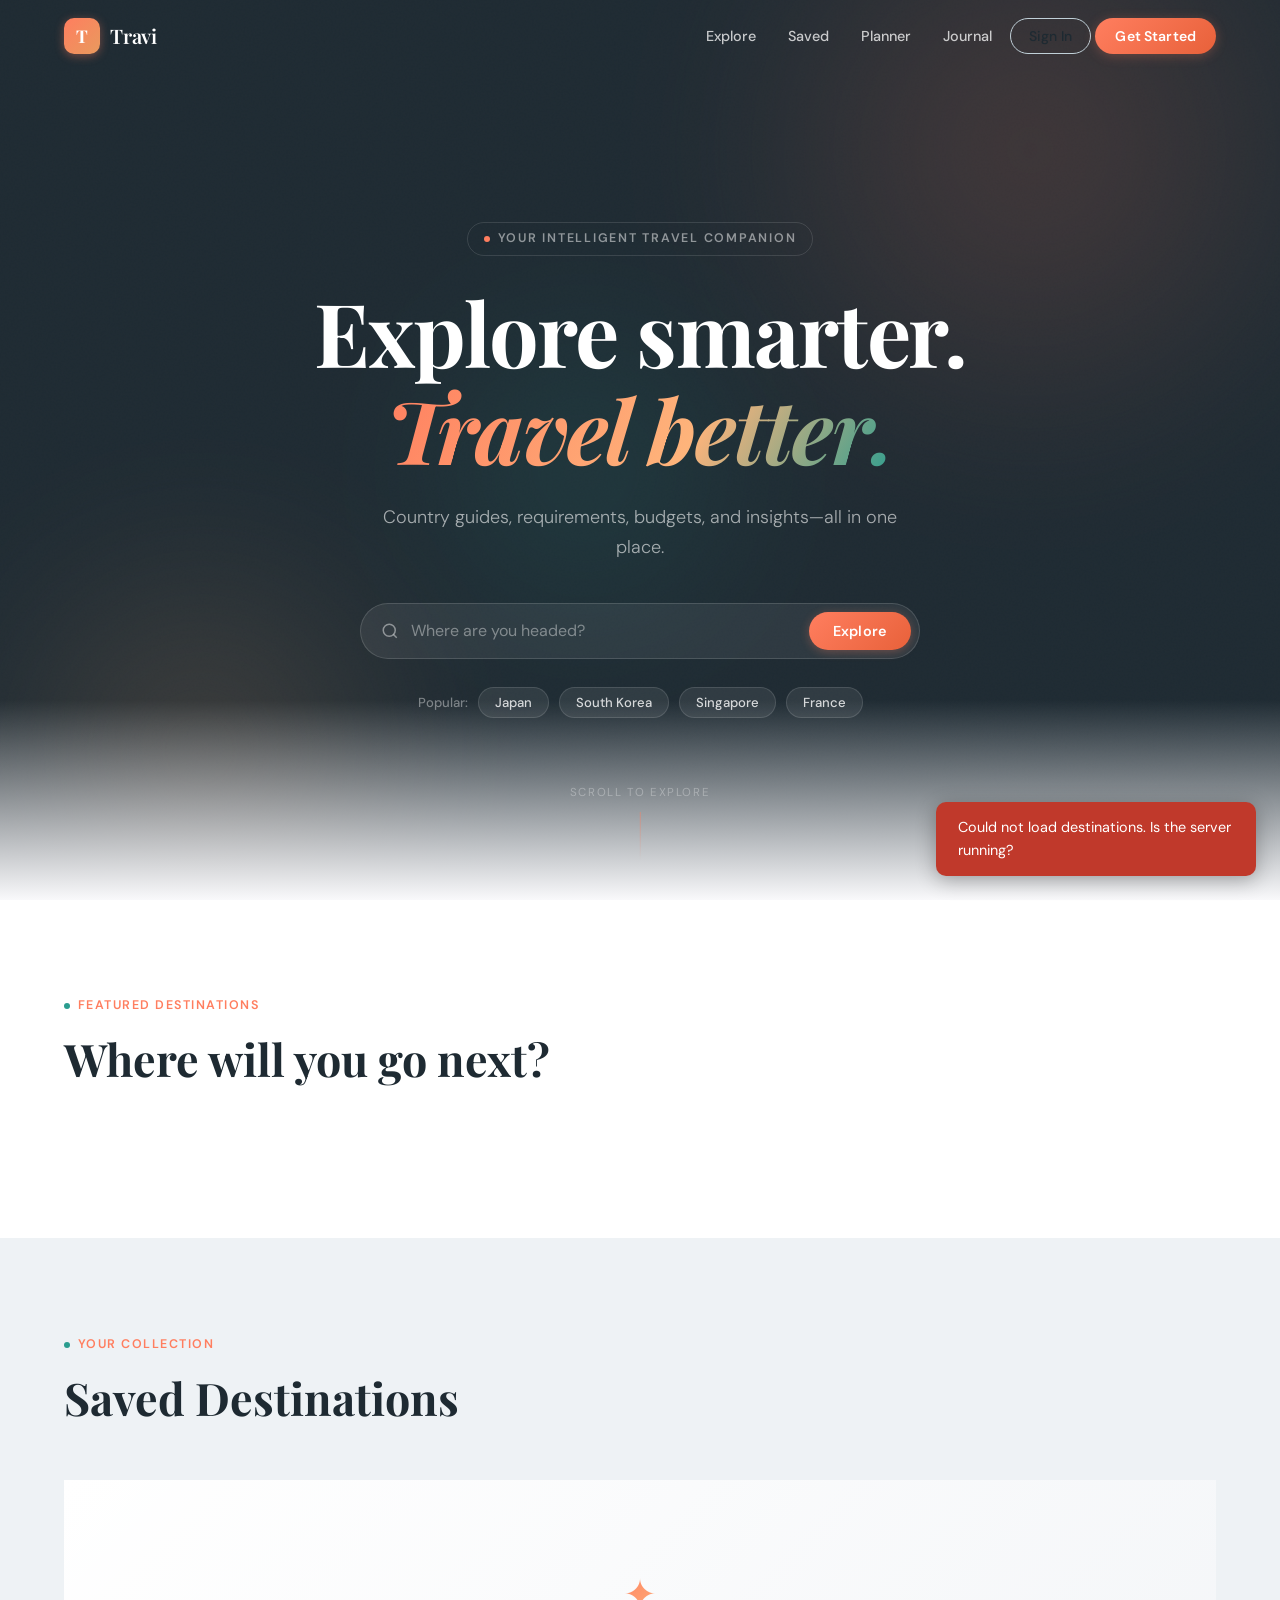
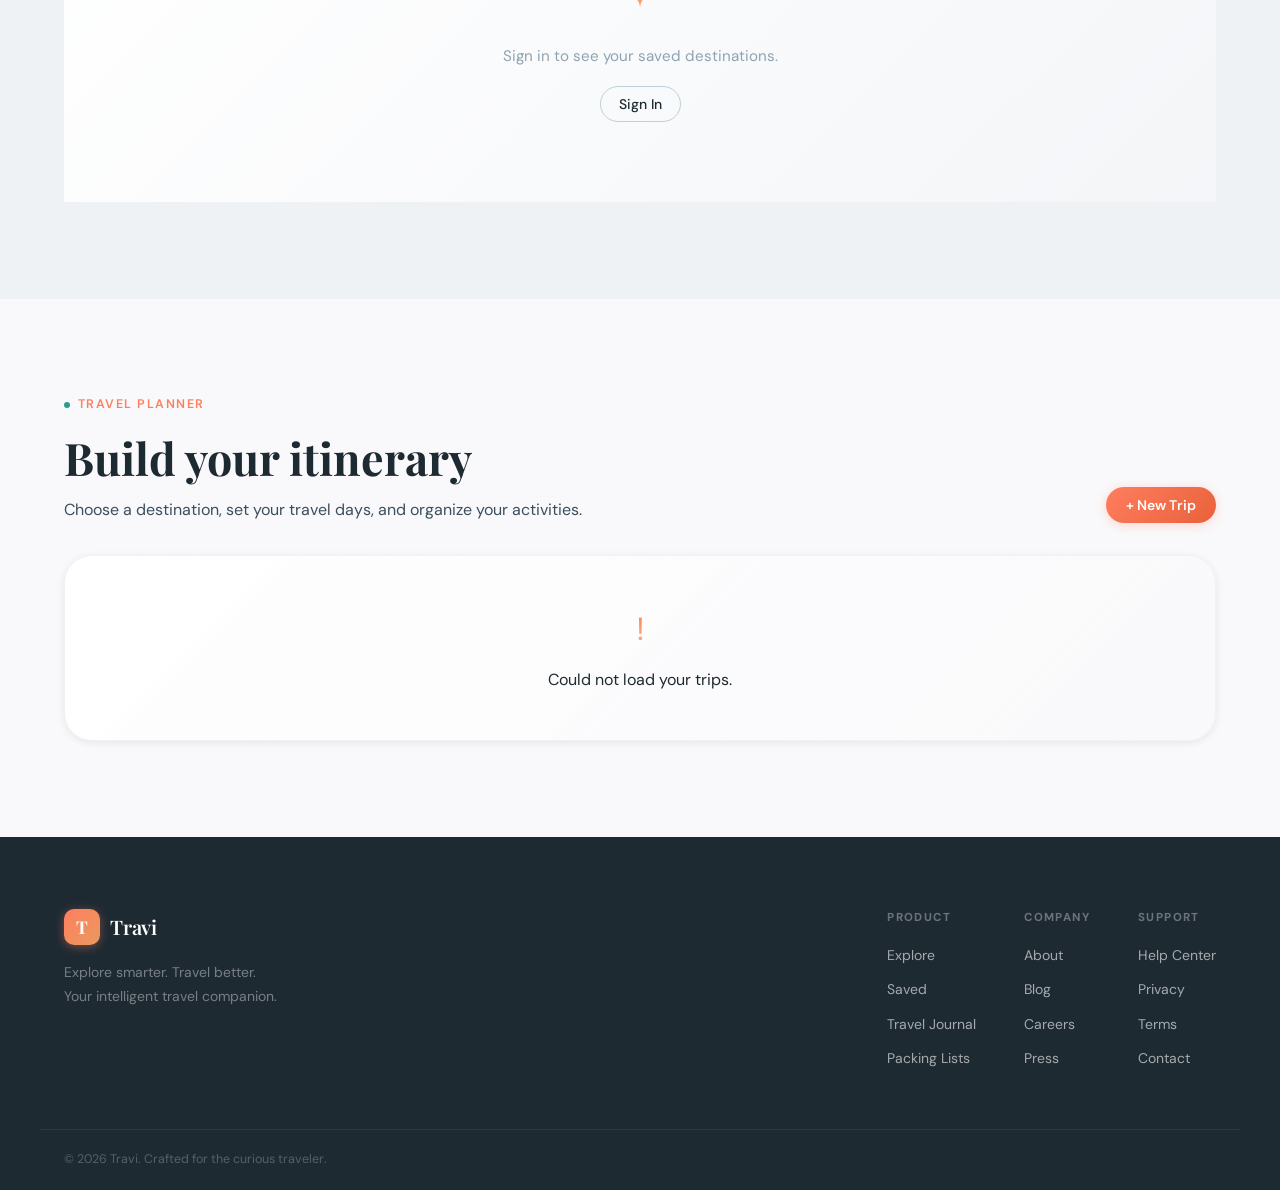
==== commit a2019b99: "feat(ui): rebrand Travi to Warm Coral × Deep Navy theme with animated mobile sidebar feat(api): add " ====
--- a/src/main/resources/static/index.html
+++ b/src/main/resources/static/index.html
@@ -223,6 +223,8 @@
         </button>
       </div>
     </nav>
+    <!-- Mobile sidebar overlay -->
+    <div class="nav-sidebar-overlay" id="sidebarOverlay"></div>
 
     <!-- HERO -->
     <section class="hero" id="home">
@@ -508,6 +510,15 @@
           </div>
         </div>
 
+        <label>Total Budget (₱)</label>
+        <input
+          id="tripTotalBudget"
+          type="number"
+          min="0"
+          step="0.01"
+          placeholder="e.g. 1500"
+        />
+
         <label>Notes</label>
         <textarea
           id="tripNotes"
@@ -536,7 +547,11 @@
 
     <div class="planner-modal-backdrop hidden" id="editActivityModal">
       <form class="planner-modal" id="editActivityForm">
-        <button type="button" class="planner-modal-close" id="closeEditActivityModal">
+        <button
+          type="button"
+          class="planner-modal-close"
+          id="closeEditActivityModal"
+        >
           ✕
         </button>
 
@@ -544,6 +559,8 @@
         <h2>Update itinerary activity</h2>
 
         <input type="hidden" id="editActivityId" />
+
+        <input type="hidden" id="editActivityTripDayId" />
 
         <label>Place</label>
         <select id="editActivityPlaceId" required></select>
@@ -617,4 +634,4 @@
 
     <script src="script.js"></script>
   </body>
-</html>
+</html>
--- a/src/main/resources/static/style.css
+++ b/src/main/resources/static/style.css
@@ -1,25 +1,36 @@
 :root {
-  /* === TRAVI BRAND PALETTE === */
-  --primary: #2563eb;
-  --primary-dark: #1d4ed8;
-  --primary-light: #3b82f6;
-
-  --secondary: #14b8a6;
-  --secondary-light: #2dd4bf;
-  --secondary-dark: #0f9488;
-
-  --accent: #f59e0b;
-  --accent-dark: #d97706;
-  --accent-light: #fbbf24;
-
-  --bg: #f8fafc;
+  /* === TRAVI BRAND PALETTE — WARM CORAL × DEEP NAVY === */
+  --primary: #FF7E5F;
+  --primary-dark: #e8613a;
+  --primary-light: #ff9a80;
+
+  --secondary: #FEB47B;
+  --secondary-light: #ffc99a;
+  --secondary-dark: #e89a5e;
+
+  --teal: #2A9D8F;
+  --teal-light: #3bbdad;
+  --teal-dark: #1f7a6e;
+
+  --accent: #FF7E5F;
+  --accent-dark: #e8613a;
+  --accent-light: #ff9a80;
+
+  --navy: #1E2A32;
+  --navy-800: #243340;
+  --navy-600: #3a4e5c;
+  --navy-400: #5c7080;
+  --navy-200: #8fa3b0;
+  --navy-100: #c0d0d8;
+
+  --bg: #F9F9FB;
   --card: #ffffff;
-  --text-primary: #0f172a;
-  --text-secondary: #475569;
-  --text-muted: #94a3b8;
-
-  --border: #e2e8f0;
-  --border-light: #f1f5f9;
+  --text-primary: #1E2A32;
+  --text-secondary: #3a4e5c;
+  --text-muted: #8fa3b0;
+
+  --border: #dde4e8;
+  --border-light: #eef2f5;
 
   /* === UNCHANGED === */
   --radius-sm: 8px;
@@ -129,13 +140,13 @@
   font-family: var(--font-display);
   font-size: clamp(2rem, 4vw, 2.8rem);
   font-weight: 700;
-  color: var(--primary-dark);
+  color: var(--navy);
   line-height: 1.2;
 }
 
 /* ============ BUTTONS ============ */
 .btn-primary-sm {
-  background: var(--accent);
+  background: linear-gradient(135deg, var(--primary) 0%, var(--primary-dark) 100%);
   color: var(--card);
   padding: 9px 20px;
   border-radius: var(--radius-pill);
@@ -143,17 +154,38 @@
   font-weight: 600;
   transition: var(--transition);
   letter-spacing: 0.01em;
+  box-shadow: 0 2px 12px rgba(255, 126, 95, 0.28);
+  position: relative;
+  overflow: hidden;
+}
+
+.btn-primary-sm::after {
+  content: '';
+  position: absolute;
+  inset: 0;
+  background: linear-gradient(135deg, rgba(255,255,255,0.15) 0%, transparent 60%);
+  opacity: 0;
+  transition: opacity 0.22s ease;
+}
+
+.btn-primary-sm:hover::after {
+  opacity: 1;
 }
 
 .btn-primary-sm:hover {
-  background: var(--accent-dark);
-  transform: translateY(-1px);
-  box-shadow: 0 6px 20px rgba(232, 97, 74, 0.35);
+  background: linear-gradient(135deg, var(--primary-light) 0%, var(--primary) 100%);
+  transform: translateY(-2px);
+  box-shadow: 0 8px 24px rgba(255, 126, 95, 0.42);
+}
+
+.btn-primary-sm:active {
+  transform: translateY(0);
+  box-shadow: 0 2px 8px rgba(255, 126, 95, 0.3);
 }
 
 .btn-outline-sm {
-  border: 1.5px solid var(--navy-200);
-  color: var(--primary);
+  border: 1.5px solid var(--navy-100);
+  color: var(--navy);
   padding: 8px 18px;
   border-radius: var(--radius-pill);
   font-size: 0.875rem;
@@ -163,9 +195,11 @@
 }
 
 .btn-outline-sm:hover {
-  border-color: var(--primary-dark);
-  background: var(--primary-dark);
+  border-color: var(--primary);
+  background: var(--primary);
   color: var(--card);
+  transform: translateY(-1px);
+  box-shadow: 0 4px 16px rgba(255, 126, 95, 0.25);
 }
 
 /* ============ NAVBAR ============ */
@@ -180,10 +214,10 @@
 }
 
 .navbar.scrolled {
-  background: rgba(10, 15, 30, 0.95);
-  backdrop-filter: blur(16px);
-  -webkit-backdrop-filter: blur(16px);
-  box-shadow: 0 1px 0 rgba(255, 255, 255, 0.06);
+  background: rgba(30, 42, 50, 0.96);
+  backdrop-filter: blur(20px);
+  -webkit-backdrop-filter: blur(20px);
+  box-shadow: 0 1px 0 rgba(255, 255, 255, 0.06), 0 4px 24px rgba(0,0,0,0.18);
 }
 
 .nav-inner {
@@ -207,7 +241,7 @@
 .logo-mark {
   width: 36px;
   height: 36px;
-  background: var(--accent);
+  background: linear-gradient(135deg, var(--primary) 0%, var(--secondary-dark) 100%);
   color: var(--card);
   border-radius: 10px;
   display: flex;
@@ -218,6 +252,13 @@
   font-weight: 700;
   letter-spacing: -0.02em;
   flex-shrink: 0;
+  box-shadow: 0 2px 10px rgba(255,126,95,0.4);
+  transition: transform 0.28s cubic-bezier(0.4,0,0.2,1), box-shadow 0.28s ease;
+}
+
+.nav-logo:hover .logo-mark {
+  transform: rotate(-6deg) scale(1.08);
+  box-shadow: 0 4px 18px rgba(255,126,95,0.55);
 }
 
 .logo-text {
@@ -241,11 +282,29 @@
   padding: 8px 14px;
   border-radius: var(--radius-sm);
   transition: var(--transition-fast);
+  position: relative;
+}
+
+.nav-link::after {
+  content: '';
+  position: absolute;
+  bottom: 4px;
+  left: 50%;
+  transform: translateX(-50%) scaleX(0);
+  width: calc(100% - 28px);
+  height: 2px;
+  background: linear-gradient(90deg, var(--primary), var(--secondary));
+  border-radius: 2px;
+  transition: transform 0.22s cubic-bezier(0.4, 0, 0.2, 1);
 }
 
 .nav-link:hover {
   color: var(--card);
   background: rgba(255, 255, 255, 0.08);
+}
+
+.nav-link:hover::after {
+  transform: translateX(-50%) scaleX(1);
 }
 
 .hamburger {
@@ -261,7 +320,11 @@
   height: 2px;
   background: var(--card);
   border-radius: 2px;
-  transition: var(--transition);
+  transition: transform 0.3s cubic-bezier(0.4, 0, 0.2, 1), opacity 0.2s ease, width 0.3s ease;
+}
+
+.hamburger:hover span {
+  background: var(--secondary);
 }
 
 /* ============ HERO ============ */
@@ -272,7 +335,7 @@
   align-items: center;
   justify-content: center;
   overflow: hidden;
-  background: var(--text-primary);
+  background: var(--navy);
 }
 
 .hero-bg {
@@ -304,7 +367,7 @@
 .orb-1 {
   width: 700px;
   height: 700px;
-  background: radial-gradient(circle, #2563EB 0%, transparent 70%);
+  background: radial-gradient(circle, #FF7E5F 0%, transparent 70%);
   top: -200px;
   right: -100px;
   animation: orbFloat1 14s ease-in-out infinite;
@@ -313,7 +376,7 @@
 .orb-2 {
   width: 500px;
   height: 500px;
-  background: radial-gradient(circle, #F59E0B 0%, transparent 70%);
+  background: radial-gradient(circle, #FEB47B 0%, transparent 70%);
   bottom: -100px;
   left: -50px;
   animation: orbFloat2 18s ease-in-out infinite;
@@ -322,7 +385,7 @@
 .orb-3 {
   width: 400px;
   height: 400px;
-  background: radial-gradient(circle, #14B8A6 0%, transparent 70%); /* Teal */
+  background: radial-gradient(circle, #2A9D8F 0%, transparent 70%);
   top: 30%;
   left: 30%;
   animation: orbFloat3 22s ease-in-out infinite;
@@ -467,9 +530,9 @@
 }
 
 .search-box:focus-within {
-  border-color: rgba(255, 255, 255, 0.35);
-  background: rgba(255, 255, 255, 0.1);
-  box-shadow: 0 0 0 4px rgba(232, 97, 74, 0.15);
+  border-color: rgba(255, 126, 95, 0.5);
+  background: rgba(255, 255, 255, 0.12);
+  box-shadow: 0 0 0 4px rgba(255, 126, 95, 0.18);
 }
 
 .search-icon {
@@ -495,7 +558,7 @@
 }
 
 .search-btn {
-  background: var(--accent);
+  background: linear-gradient(135deg, var(--primary) 0%, var(--primary-dark) 100%);
   color: var(--card);
   padding: 10px 24px;
   border-radius: var(--radius-pill);
@@ -504,11 +567,13 @@
   flex-shrink: 0;
   transition: var(--transition);
   letter-spacing: 0.01em;
+  box-shadow: 0 2px 10px rgba(255,126,95,0.3);
 }
 
 .search-btn:hover {
-  background: var(--accent-dark);
-  transform: scale(1.03);
+  background: linear-gradient(135deg, var(--primary-light) 0%, var(--primary) 100%);
+  transform: scale(1.04) translateY(-1px);
+  box-shadow: 0 6px 20px rgba(255,126,95,0.45);
 }
 
 /* Normal search (in main section) */
@@ -614,10 +679,11 @@
 }
 
 .tag-chip:hover {
-  background: var(--accent);
-  border-color: var(--accent);
+  background: linear-gradient(135deg, var(--primary), var(--secondary-dark));
+  border-color: var(--primary);
   color: var(--card);
   transform: translateY(-2px);
+  box-shadow: 0 4px 12px rgba(255,126,95,0.3);
 }
 
 .hero-scroll-hint {
@@ -744,7 +810,7 @@
   font-family: var(--font-display);
   font-size: 1.3rem;
   font-weight: 700;
-  color: var(--primary-dark);
+  color: var(--navy);
   line-height: 1.2;
 }
 
@@ -768,7 +834,8 @@
 }
 
 .dest-card:hover .dest-card-arrow {
-  background: var(--accent);
+  background: linear-gradient(135deg, var(--primary), var(--primary-dark));
+  box-shadow: 0 4px 12px rgba(255,126,95,0.35);
 }
 
 .dest-card:hover .dest-card-arrow svg {
@@ -801,7 +868,7 @@
 }
 
 .back-btn:hover {
-  color: var(--accent);
+  color: var(--primary);
 }
 
 .country-banner {
@@ -874,8 +941,9 @@
 
 .save-btn:hover,
 .save-btn.saved {
-  background: var(--accent);
-  border-color: var(--accent);
+  background: linear-gradient(135deg, var(--primary), var(--primary-dark));
+  border-color: var(--primary);
+  box-shadow: 0 4px 16px rgba(255,126,95,0.4);
 }
 
 .save-btn.saved svg {
@@ -914,13 +982,13 @@
 }
 
 .tab-btn:hover {
-  color: var(--primary-dark);
+  color: var(--navy);
   background: var(--bg);
 }
 
 .tab-btn.active {
-  color: var(--accent);
-  border-bottom-color: var(--accent);
+  color: var(--primary);
+  border-bottom-color: var(--primary);
 }
 
 .tab-panel {
@@ -959,7 +1027,7 @@
   letter-spacing: 0.12em;
   text-transform: uppercase;
   font-weight: 700;
-  color: var(--accent);
+  color: var(--primary);
   margin-bottom: 16px;
 }
 
@@ -995,7 +1063,7 @@
   font-family: var(--font-display);
   font-size: 1.5rem;
   font-weight: 700;
-  color: var(--primary-dark);
+  color: var(--navy);
   line-height: 1;
   margin-bottom: 6px;
 }
@@ -1048,13 +1116,20 @@
 }
 
 .month-tag {
-  background: var(--primary);
-  color: var(--border-light);
+  background: linear-gradient(135deg, var(--primary) 0%, var(--secondary-dark) 100%);
+  color: white;
   padding: 4px 12px;
   border-radius: var(--radius-pill);
   font-size: 0.78rem;
   font-weight: 600;
   font-family: var(--font-mono);
+  box-shadow: 0 2px 6px rgba(255,126,95,0.25);
+  transition: transform 0.18s ease, box-shadow 0.18s ease;
+}
+
+.month-tag:hover {
+  transform: translateY(-1px);
+  box-shadow: 0 4px 10px rgba(255,126,95,0.35);
 }
 
 /* ============ ENTRY REQUIREMENTS ============ */
@@ -1079,7 +1154,7 @@
   font-family: var(--font-display);
   font-size: 1.1rem;
   font-weight: 700;
-  color: var(--primary-dark);
+  color: var(--navy);
   margin-bottom: 6px;
   display: flex;
   align-items: center;
@@ -1112,8 +1187,9 @@
   color: #991b1b;
 }
 .badge-blue {
-  background: #dbeafe;
-  color: #1e40af;
+  background: rgba(42, 157, 143, 0.12);
+  color: var(--teal-dark);
+  border: 1px solid rgba(42,157,143,0.2);
 }
 
 .entry-desc {
@@ -1140,7 +1216,7 @@
 
 .entry-list-item::before {
   content: "→";
-  color: var(--accent);
+  color: var(--primary);
   flex-shrink: 0;
   font-weight: 700;
   margin-top: 1px;
@@ -1169,8 +1245,8 @@
 }
 
 .budget-tier.featured {
-  background: var(--primary-dark);
-  border-color: var(--primary-dark);
+  background: linear-gradient(135deg, var(--navy) 0%, var(--navy-800) 100%);
+  border-color: var(--navy);
   color: var(--card);
 }
 
@@ -1727,7 +1803,7 @@
 
 /* ============ FOOTER ============ */
 .footer {
-  background: var(--text-primary);
+  background: var(--navy);
   padding: 72px 0 0;
 }
 
@@ -1777,7 +1853,7 @@
 }
 
 .footer-col a:hover {
-  color: var(--card);
+  color: var(--secondary);
 }
 
 .footer-bottom {
@@ -1819,23 +1895,108 @@
     padding: 64px 0;
   }
 
+  /* ── Mobile Sidebar Nav ── */
   .nav-links {
-    display: none;
-    position: absolute;
-    top: 72px;
-    left: 0;
+    display: flex !important; /* always in DOM for animation */
+    position: fixed;
+    top: 0;
     right: 0;
-    background: var(--text-primary);
+    bottom: 0;
+    width: min(80vw, 300px);
+    background: var(--navy);
     flex-direction: column;
-    padding: 20px 24px;
-    gap: 8px;
-    border-top: 1px solid rgba(255, 255, 255, 0.06);
-  }
+    padding: 88px 24px 32px;
+    gap: 4px;
+    border-left: 1px solid rgba(255,255,255,0.07);
+    box-shadow: -12px 0 40px rgba(0,0,0,0.35);
+    transform: translateX(110%);
+    transition: transform 0.38s cubic-bezier(0.4, 0, 0.2, 1);
+    z-index: 900;
+    overflow-y: auto;
+  }
+
   .nav-links.open {
-    display: flex;
-  }
+    transform: translateX(0);
+  }
+
+  /* Sidebar overlay */
+  .nav-links::before {
+    content: '';
+    position: fixed;
+    inset: 0;
+    right: min(80vw, 300px);
+    background: rgba(30, 42, 50, 0);
+    pointer-events: none;
+    transition: background 0.38s ease;
+    z-index: -1;
+  }
+  .nav-links.open::before {
+    background: rgba(30, 42, 50, 0.55);
+    pointer-events: auto;
+    backdrop-filter: blur(3px);
+  }
+
+  /* Sidebar link styling */
+  .nav-links .nav-link {
+    padding: 13px 16px;
+    font-size: 1rem;
+    border-radius: var(--radius-md);
+    width: 100%;
+    display: block;
+    border-bottom: 1px solid rgba(255,255,255,0.05);
+    opacity: 0;
+    transform: translateX(20px);
+    transition: opacity 0.28s ease, transform 0.28s ease, background 0.18s ease, color 0.18s ease;
+  }
+
+  .nav-links.open .nav-link {
+    opacity: 1;
+    transform: translateX(0);
+  }
+
+  .nav-links.open li:nth-child(1) .nav-link { transition-delay: 0.06s; }
+  .nav-links.open li:nth-child(2) .nav-link { transition-delay: 0.10s; }
+  .nav-links.open li:nth-child(3) .nav-link { transition-delay: 0.14s; }
+  .nav-links.open li:nth-child(4) .nav-link { transition-delay: 0.18s; }
+
+  /* Sidebar buttons */
+  .nav-links li:has(.btn-outline-sm),
+  .nav-links li:has(.btn-primary-sm) {
+    margin-top: 8px;
+  }
+
+  .nav-links .btn-outline-sm,
+  .nav-links .btn-primary-sm {
+    width: 100%;
+    text-align: center;
+    padding: 13px 20px;
+    font-size: 0.95rem;
+    opacity: 0;
+    transform: translateX(20px);
+    transition: opacity 0.28s ease 0.22s, transform 0.28s ease 0.22s, box-shadow 0.22s ease, background 0.22s ease;
+  }
+
+  .nav-links.open .btn-outline-sm,
+  .nav-links.open .btn-primary-sm {
+    opacity: 1;
+    transform: translateX(0);
+  }
+
+  /* Hamburger → X animation */
+  .hamburger.open span:nth-child(1) {
+    transform: translateY(7px) rotate(45deg);
+  }
+  .hamburger.open span:nth-child(2) {
+    opacity: 0;
+    transform: scaleX(0);
+  }
+  .hamburger.open span:nth-child(3) {
+    transform: translateY(-7px) rotate(-45deg);
+  }
+
   .hamburger {
     display: flex;
+    z-index: 1100;
   }
 
   .hero-title {
@@ -1984,7 +2145,7 @@
 .trip-card h3 {
   font-family: var(--font-display);
   font-size: 1.35rem;
-  color: var(--primary-dark);
+  color: var(--navy);
   margin-bottom: 8px;
 }
 
@@ -2011,8 +2172,8 @@
   display: inline-flex;
   padding: 4px 10px;
   border-radius: var(--radius-pill);
-  background: #dbeafe;
-  color: #1e40af;
+  background: rgba(255, 126, 95, 0.12);
+  color: var(--primary-dark);
   font-size: 0.7rem;
   font-weight: 700;
   letter-spacing: 0.08em;
@@ -2081,7 +2242,7 @@
 
 .planner-modal h2 {
   font-family: var(--font-display);
-  color: var(--primary-dark);
+  color: var(--navy);
   margin-bottom: 20px;
 }
 
@@ -2090,7 +2251,7 @@
   font-weight: 700;
   text-transform: uppercase;
   letter-spacing: 0.12em;
-  color: var(--accent);
+  color: var(--primary);
   margin-bottom: 8px;
 }
 
@@ -2270,9 +2431,9 @@
   width: 28px;
   height: 28px;
   border-radius: 50%;
-  background: var(--accent);
+  background: linear-gradient(135deg, var(--primary), var(--secondary-dark));
   border: 5px solid var(--card);
-  box-shadow: 0 0 0 1px var(--border);
+  box-shadow: 0 0 0 1px var(--border), 0 2px 8px rgba(255,126,95,0.25);
   flex-shrink: 0;
   z-index: 1;
 }
@@ -2312,11 +2473,15 @@
   color: var(--primary);
   font-size: 0.78rem;
   font-weight: 700;
+  transition: var(--transition-fast);
 }
 
 .activity-action-btn:hover {
-  background: var(--primary);
+  background: linear-gradient(135deg, var(--primary), var(--primary-dark));
+  border-color: var(--primary);
   color: var(--card);
+  transform: translateY(-1px);
+  box-shadow: 0 3px 10px rgba(255,126,95,0.3);
 }
 
 .activity-action-btn.danger {
@@ -2351,4 +2516,797 @@
     align-items: flex-start;
     flex-direction: column;
   }
+}
+
+.trip-budget-summary {
+  background: linear-gradient(135deg, var(--navy) 0%, var(--navy-800) 100%);
+  color: white;
+  border-radius: var(--radius-xl);
+  padding: 24px;
+  margin-bottom: 28px;
+}
+
+.budget-summary-header {
+  display: flex;
+  justify-content: space-between;
+  gap: 16px;
+  align-items: center;
+  margin-bottom: 20px;
+}
+
+.budget-eyebrow {
+  color: var(--secondary);
+  font-size: 0.75rem;
+  font-weight: 700;
+  letter-spacing: 0.12em;
+  text-transform: uppercase;
+}
+
+.budget-summary-header h3 {
+  font-family: var(--font-display);
+  font-size: 1.6rem;
+  margin-top: 4px;
+}
+
+#budgetTierSelect {
+  background: white;
+  color: var(--text-primary);
+  border: none;
+  border-radius: var(--radius-pill);
+  padding: 10px 14px;
+  font-weight: 700;
+}
+
+.budget-summary-grid {
+  display: grid;
+  grid-template-columns: repeat(3, 1fr);
+  gap: 14px;
+}
+
+.budget-summary-grid div {
+  background: rgba(255, 255, 255, 0.12);
+  border-radius: var(--radius-lg);
+  padding: 16px;
+}
+
+.budget-summary-grid span {
+  display: block;
+  font-size: 0.78rem;
+  color: rgba(255, 255, 255, 0.65);
+  margin-bottom: 6px;
+}
+
+.budget-summary-grid strong {
+  font-size: 1.15rem;
+}
+
+.budget-saving-tips {
+  margin-top: 16px;
+  color: rgba(255, 255, 255, 0.75);
+  font-size: 0.9rem;
+}
+
+@media (max-width: 700px) {
+  .budget-summary-header,
+  .budget-summary-grid {
+    grid-template-columns: 1fr;
+    flex-direction: column;
+    align-items: stretch;
+  }
+}
+
+/* ============ SMART BUDGET FORECAST ============ */
+
+.budget-forecast {
+  background: linear-gradient(135deg, var(--navy) 0%, var(--navy-800) 100%);
+  border-radius: var(--radius-xl);
+  padding: 28px;
+  margin-bottom: 28px;
+  color: #fff;
+}
+
+.budget-forecast-header {
+  display: flex;
+  justify-content: space-between;
+  align-items: flex-start;
+  margin-bottom: 24px;
+  gap: 16px;
+  flex-wrap: wrap;
+}
+
+.budget-forecast-header h3 {
+  font-family: var(--font-display);
+  font-size: 1.5rem;
+  color: #fff;
+  margin: 0 0 4px;
+}
+
+.budget-eyebrow {
+  font-size: 0.72rem;
+  text-transform: uppercase;
+  letter-spacing: 0.12em;
+  color: var(--accent);
+  font-weight: 700;
+}
+
+.budget-total-display {
+  text-align: right;
+}
+
+.budget-total-amount {
+  font-family: var(--font-display);
+  font-size: 2rem;
+  font-weight: 700;
+  color: #fff;
+  line-height: 1;
+}
+
+.budget-total-label {
+  font-size: 0.78rem;
+  color: rgba(255, 255, 255, 0.55);
+  margin-top: 4px;
+}
+
+/* Allocation bars */
+.budget-allocation-list {
+  display: flex;
+  flex-direction: column;
+  gap: 14px;
+  margin-bottom: 24px;
+}
+
+.budget-allocation-item {
+  display: flex;
+  align-items: center;
+  gap: 14px;
+}
+
+.budget-allocation-icon {
+  width: 38px;
+  height: 38px;
+  border-radius: 10px;
+  background: rgba(255, 255, 255, 0.1);
+  display: flex;
+  align-items: center;
+  justify-content: center;
+  font-size: 1.1rem;
+  flex-shrink: 0;
+}
+
+.budget-allocation-info {
+  flex: 1;
+  min-width: 0;
+}
+
+.budget-allocation-label {
+  display: flex;
+  justify-content: space-between;
+  align-items: center;
+  margin-bottom: 4px;
+}
+
+.budget-allocation-label span:first-child {
+  font-size: 0.85rem;
+  font-weight: 600;
+  color: rgba(255, 255, 255, 0.9);
+}
+
+.budget-allocation-label span:last-child {
+  font-size: 0.85rem;
+  font-weight: 700;
+  color: #fff;
+  font-family: var(--font-mono);
+}
+
+.budget-allocation-percent {
+  font-size: 0.72rem;
+  color: rgba(255, 255, 255, 0.45);
+  margin-left: 6px;
+  font-weight: 400;
+}
+
+.budget-allocation-bar-bg {
+  width: 100%;
+  height: 6px;
+  background: rgba(255, 255, 255, 0.1);
+  border-radius: 3px;
+  overflow: hidden;
+}
+
+.budget-allocation-bar-fill {
+  height: 100%;
+  border-radius: 3px;
+  transition: width 0.6s cubic-bezier(0.4, 0, 0.2, 1);
+}
+
+.bar-accommodation { background: var(--primary); }
+.bar-food { background: var(--teal); }
+.bar-activities { background: var(--secondary); }
+.bar-transport { background: #8b5cf6; }
+.bar-shopping { background: #ec4899; }
+.bar-misc { background: var(--navy-400); }
+.bar-buffer { background: var(--secondary-dark); }
+
+/* Budget tips */
+.budget-forecast-tips {
+  background: rgba(255, 255, 255, 0.06);
+  border: 1px solid rgba(255, 255, 255, 0.08);
+  border-radius: var(--radius-md);
+  padding: 18px;
+  margin-top: 4px;
+}
+
+.budget-forecast-tips h4 {
+  font-size: 0.82rem;
+  font-weight: 700;
+  text-transform: uppercase;
+  letter-spacing: 0.08em;
+  color: var(--accent);
+  margin-bottom: 12px;
+}
+
+.budget-forecast-tips-grid {
+  display: grid;
+  grid-template-columns: 1fr 1fr;
+  gap: 8px 20px;
+}
+
+.budget-tip-item {
+  font-size: 0.8rem;
+  color: rgba(255, 255, 255, 0.7);
+  display: flex;
+  gap: 8px;
+  align-items: flex-start;
+  line-height: 1.5;
+}
+
+.budget-tip-item::before {
+  content: "•";
+  color: var(--accent);
+  flex-shrink: 0;
+}
+
+@media (max-width: 600px) {
+  .budget-forecast-tips-grid {
+    grid-template-columns: 1fr;
+  }
+  
+  .budget-forecast-header {
+    flex-direction: column;
+  }
+  
+  .budget-total-display {
+    text-align: left;
+  }
+}
+
+/* Status badge inside forecast */
+.budget-status-badge {
+  display: inline-flex;
+  align-items: center;
+  gap: 6px;
+  padding: 4px 12px;
+  border-radius: var(--radius-pill);
+  font-size: 0.72rem;
+  font-weight: 700;
+  text-transform: uppercase;
+  letter-spacing: 0.06em;
+}
+
+.budget-status-healthy {
+  background: rgba(16, 185, 129, 0.15);
+  color: #10b981;
+}
+
+.budget-status-critical {
+  background: rgba(245, 158, 11, 0.15);
+  color: #f59e0b;
+}
+
+.budget-status-over {
+  background: rgba(239, 68, 68, 0.15);
+  color: #ef4444;
+}
+/* ============================================================
+   TRAVI ENHANCED UI — Animations, Hovers, Polish
+   Color theme: Warm Coral × Deep Navy Slate × Teal Green
+   ============================================================ */
+
+/* ── Smooth page-wide transitions ── */
+*, *::before, *::after {
+  -webkit-font-smoothing: antialiased;
+  -moz-osx-font-smoothing: grayscale;
+}
+
+/* ── Enhanced focus-visible for accessibility ── */
+:focus-visible {
+  outline: 2px solid var(--primary);
+  outline-offset: 3px;
+  border-radius: 4px;
+}
+
+/* ── Dot pulse animation update for coral ── */
+.hero-eyebrow .dot {
+  background: var(--primary);
+}
+
+.dot {
+  background: var(--teal);
+  transition: transform 0.3s ease;
+}
+
+/* ── Staggered hero element entry ── */
+.hero-eyebrow {
+  animation: heroFadeUp 0.8s cubic-bezier(0.4, 0, 0.2, 1) 0.1s both;
+}
+.hero-title {
+  animation: heroFadeUp 0.9s cubic-bezier(0.4, 0, 0.2, 1) 0.2s both;
+}
+.hero-sub {
+  animation: heroFadeUp 0.9s cubic-bezier(0.4, 0, 0.2, 1) 0.32s both;
+}
+.hero-search-wrap {
+  animation: heroFadeUp 1s cubic-bezier(0.4, 0, 0.2, 1) 0.44s both;
+}
+.hero-tags {
+  animation: heroFadeUp 1s cubic-bezier(0.4, 0, 0.2, 1) 0.56s both;
+}
+
+/* ── Scroll reveal: fade-up for section entries ── */
+@keyframes revealUp {
+  from { opacity: 0; transform: translateY(28px); }
+  to   { opacity: 1; transform: translateY(0); }
+}
+
+.section-header {
+  animation: revealUp 0.7s cubic-bezier(0.4, 0, 0.2, 1) both;
+}
+
+/* ── Destination cards ── */
+.dest-card {
+  transition: transform 0.32s cubic-bezier(0.4, 0, 0.2, 1),
+              box-shadow 0.32s cubic-bezier(0.4, 0, 0.2, 1),
+              border-color 0.22s ease;
+  border: 1px solid var(--border-light);
+  will-change: transform;
+}
+
+.dest-card::after {
+  content: '';
+  position: absolute;
+  inset: 0;
+  border-radius: var(--radius-xl);
+  border: 2px solid transparent;
+  background: linear-gradient(135deg, var(--primary), var(--secondary)) border-box;
+  -webkit-mask: linear-gradient(#fff 0 0) padding-box, linear-gradient(#fff 0 0);
+  -webkit-mask-composite: destination-out;
+  mask-composite: exclude;
+  opacity: 0;
+  transition: opacity 0.32s ease;
+  pointer-events: none;
+}
+
+.dest-card:hover::after {
+  opacity: 1;
+}
+
+.dest-card:hover {
+  transform: translateY(-8px) scale(1.01);
+  box-shadow: 0 24px 56px rgba(30, 42, 50, 0.16), 0 4px 16px rgba(255,126,95,0.12);
+}
+
+/* ── Destination card image zoom ── */
+.dest-card-img-bg {
+  transition: transform 0.55s cubic-bezier(0.4, 0, 0.2, 1);
+}
+
+.dest-card:hover .dest-card-img-bg {
+  transform: scale(1.08);
+}
+
+/* ── Info cards hover ── */
+.info-card {
+  transition: box-shadow 0.28s ease, transform 0.28s ease, border-color 0.22s ease;
+}
+
+.info-card:hover {
+  transform: translateY(-2px);
+  box-shadow: var(--shadow-md);
+  border-color: rgba(255, 126, 95, 0.2);
+}
+
+/* ── Stat boxes hover ── */
+.stat-box {
+  transition: transform 0.24s ease, box-shadow 0.24s ease, border-color 0.22s ease;
+  cursor: default;
+}
+
+.stat-box:hover {
+  transform: translateY(-3px);
+  box-shadow: var(--shadow-sm);
+  border-color: rgba(255, 126, 95, 0.25);
+}
+
+.stat-box:hover .stat-value {
+  color: var(--primary);
+  transition: color 0.22s ease;
+}
+
+/* ── Entry cards hover ── */
+.entry-card {
+  transition: transform 0.26s ease, box-shadow 0.26s ease, border-color 0.22s ease;
+}
+
+.entry-card:hover {
+  transform: translateY(-3px);
+  box-shadow: var(--shadow-md);
+  border-color: rgba(255,126,95,0.18);
+}
+
+/* ── Budget tier hover ── */
+.budget-tier {
+  transition: transform 0.28s ease, box-shadow 0.28s ease, border-color 0.22s ease;
+}
+
+.budget-tier:not(.featured):hover {
+  transform: translateY(-4px);
+  box-shadow: var(--shadow-md);
+  border-color: rgba(255,126,95,0.22);
+}
+
+/* ── Trip cards ── */
+.trip-card {
+  transition: transform 0.3s cubic-bezier(0.4,0,0.2,1),
+              box-shadow 0.3s cubic-bezier(0.4,0,0.2,1),
+              border-color 0.22s ease;
+}
+
+.trip-card:hover {
+  transform: translateY(-6px);
+  box-shadow: 0 20px 48px rgba(30, 42, 50, 0.14), 0 4px 14px rgba(255,126,95,0.1);
+  border-color: rgba(255,126,95,0.2);
+}
+
+/* ── Dropdown items ── */
+.dropdown-item {
+  transition: background 0.16s ease, padding-left 0.18s ease;
+}
+
+.dropdown-item:hover {
+  background: rgba(255, 126, 95, 0.1) !important;
+  padding-left: 26px;
+}
+
+.dropdown-item:hover .dropdown-name {
+  color: var(--secondary);
+}
+
+/* ── Search dropdown animation ── */
+.search-dropdown.visible {
+  display: block;
+  animation: dropdownReveal 0.22s cubic-bezier(0.4, 0, 0.2, 1) both;
+}
+
+@keyframes dropdownReveal {
+  from { opacity: 0; transform: translateY(-8px) scale(0.97); }
+  to   { opacity: 1; transform: translateY(0) scale(1); }
+}
+
+/* ── Tab transition ── */
+.tab-panel.active {
+  animation: fadeInTab 0.35s cubic-bezier(0.4, 0, 0.2, 1) both;
+}
+
+@keyframes fadeInTab {
+  from { opacity: 0; transform: translateY(10px); }
+  to   { opacity: 1; transform: translateY(0); }
+}
+
+/* ── Tab btn hover ── */
+.tab-btn {
+  position: relative;
+  overflow: hidden;
+  transition: color 0.2s ease, background 0.2s ease;
+}
+
+.tab-btn::before {
+  content: '';
+  position: absolute;
+  bottom: 0; left: 50%;
+  width: 0; height: 2px;
+  background: linear-gradient(90deg, var(--primary), var(--secondary));
+  transform: translateX(-50%);
+  transition: width 0.25s cubic-bezier(0.4,0,0.2,1);
+  border-radius: 2px;
+}
+
+.tab-btn:not(.active):hover::before {
+  width: 60%;
+}
+
+/* ── Quick facts list items ── */
+.qf-item {
+  transition: transform 0.2s ease;
+  padding: 6px 4px;
+  border-radius: var(--radius-sm);
+}
+
+.qf-item:hover {
+  transform: translateX(4px);
+  background: rgba(255, 126, 95, 0.05);
+}
+
+/* ── Packing list items ── */
+.packing-item {
+  transition: background 0.18s ease, transform 0.18s ease, box-shadow 0.18s ease;
+}
+
+.packing-item:hover {
+  background: var(--card);
+  transform: translateX(3px);
+  box-shadow: var(--shadow-sm);
+}
+
+/* ── Tips / culture cards ── */
+.tip-card, .culture-item {
+  transition: transform 0.26s ease, box-shadow 0.26s ease, border-color 0.22s ease;
+}
+
+.tip-card:hover, .culture-item:hover {
+  transform: translateY(-4px);
+  box-shadow: var(--shadow-md);
+  border-color: rgba(42, 157, 143, 0.25);
+}
+
+/* ── Footer links hover ── */
+.footer-col a {
+  transition: color 0.18s ease, padding-left 0.18s ease;
+  display: inline-block;
+}
+
+.footer-col a:hover {
+  color: var(--primary) !important;
+  padding-left: 5px;
+}
+
+/* ── Modal entrance ── */
+.auth-modal,
+.planner-modal {
+  animation: modalEntry 0.36s cubic-bezier(0.34, 1.56, 0.64, 1) both;
+}
+
+@keyframes modalEntry {
+  from { opacity: 0; transform: scale(0.92) translateY(16px); }
+  to   { opacity: 1; transform: scale(1) translateY(0); }
+}
+
+/* ── Modal close button ── */
+.auth-modal-close,
+.planner-modal-close {
+  transition: background 0.18s ease, color 0.18s ease, transform 0.18s ease;
+}
+
+.auth-modal-close:hover,
+.planner-modal-close:hover {
+  background: var(--primary) !important;
+  color: white !important;
+  transform: rotate(90deg) scale(1.1);
+}
+
+/* ── Auth submit button upgrade ── */
+.auth-submit {
+  background: linear-gradient(135deg, var(--navy) 0%, var(--navy-800) 100%) !important;
+  transition: transform 0.2s ease, box-shadow 0.2s ease, opacity 0.18s ease !important;
+  box-shadow: 0 3px 14px rgba(30,42,50,0.25) !important;
+}
+
+.auth-submit:hover {
+  opacity: 1 !important;
+  transform: translateY(-2px) !important;
+  box-shadow: 0 8px 24px rgba(30,42,50,0.35) !important;
+}
+
+/* ── Auth input focus ── */
+.auth-field input:focus {
+  border-color: var(--primary) !important;
+  box-shadow: 0 0 0 3px rgba(255,126,95,0.15) !important;
+}
+
+/* ── Auth switch link ── */
+.auth-switch button {
+  color: var(--primary) !important;
+  text-decoration: none !important;
+  border-bottom: 1px dashed var(--primary) !important;
+  padding-bottom: 1px !important;
+  transition: color 0.18s ease, border-color 0.18s ease !important;
+}
+
+.auth-switch button:hover {
+  color: var(--primary-dark) !important;
+  border-bottom-style: solid !important;
+}
+
+/* ── Planner modal inputs ── */
+.planner-modal input:focus,
+.planner-modal select:focus,
+.planner-modal textarea:focus {
+  border-color: var(--primary);
+  box-shadow: 0 0 0 3px rgba(255,126,95,0.14);
+  outline: none;
+}
+
+/* ── Save btn ── */
+.save-btn {
+  transition: background 0.26s ease, border-color 0.26s ease,
+              box-shadow 0.26s ease, transform 0.22s cubic-bezier(0.34,1.56,0.64,1);
+}
+
+.save-btn:hover {
+  transform: scale(1.12);
+}
+
+/* ── Toast upgrade ── */
+#traviToast {
+  transition: opacity 0.3s ease, transform 0.3s cubic-bezier(0.4,0,0.2,1) !important;
+}
+
+/* ── Scroll line in coral ── */
+.scroll-line {
+  background: linear-gradient(to bottom, rgba(255, 126, 95, 0.5), transparent);
+}
+
+/* ── Section eyebrow dot pulse ── */
+@keyframes dotPulseWarm {
+  0%, 100% { transform: scale(1); opacity: 1; }
+  50%       { transform: scale(1.6); opacity: 0.5; }
+}
+
+.section-eyebrow .dot {
+  animation: dotPulseWarm 2.4s ease-in-out infinite;
+}
+
+/* ── Gradient text for hero italic ── */
+.hero-title em {
+  background: linear-gradient(120deg, var(--primary) 0%, var(--secondary) 60%, var(--teal) 100%);
+  -webkit-background-clip: text;
+  -webkit-text-fill-color: transparent;
+  background-clip: text;
+  font-style: italic;
+}
+
+/* ── Navbar logo hover ── */
+.nav-logo {
+  transition: opacity 0.2s ease;
+}
+
+/* ── Improved scrollbar ── */
+::-webkit-scrollbar { width: 5px; }
+::-webkit-scrollbar-track { background: transparent; }
+::-webkit-scrollbar-thumb {
+  background: linear-gradient(to bottom, var(--primary), var(--secondary-dark));
+  border-radius: 4px;
+}
+::-webkit-scrollbar-thumb:hover { background: var(--primary); }
+
+/* ── Selection color ── */
+::selection {
+  background: rgba(255, 126, 95, 0.22);
+  color: var(--navy);
+}
+
+/* ── Reduced motion ── */
+@media (prefers-reduced-motion: reduce) {
+  *, *::before, *::after {
+    animation-duration: 0.01ms !important;
+    animation-iteration-count: 1 !important;
+    transition-duration: 0.01ms !important;
+  }
+}
+
+/* ── Budget allocation bar animated fill ── */
+.budget-allocation-bar-fill {
+  animation: barGrow 0.8s cubic-bezier(0.4, 0, 0.2, 1) both;
+}
+
+@keyframes barGrow {
+  from { width: 0 !important; }
+}
+
+/* ── Country banner parallax subtle ── */
+.country-banner {
+  overflow: hidden;
+}
+
+.country-banner-overlay {
+  background: linear-gradient(135deg, rgba(30,42,50,0.78) 0%, rgba(30,42,50,0.3) 100%);
+}
+
+/* ── Featured badge on budget tier ── */
+.featured-badge {
+  background: linear-gradient(135deg, var(--primary) 0%, var(--secondary-dark) 100%) !important;
+  box-shadow: 0 2px 10px rgba(255,126,95,0.4) !important;
+}
+
+/* ── Empty states ── */
+.saved-empty, .planner-empty {
+  background: linear-gradient(135deg, var(--card) 0%, rgba(249,249,251,0.5) 100%);
+}
+
+.empty-icon {
+  background: linear-gradient(135deg, var(--primary), var(--secondary));
+  -webkit-background-clip: text;
+  -webkit-text-fill-color: transparent;
+  background-clip: text;
+  display: inline-block;
+}
+
+/* ── Card border glow on hover for key cards ── */
+.budget-tier.featured:hover {
+  box-shadow: 0 16px 48px rgba(30,42,50,0.3), 0 0 0 1px rgba(255,126,95,0.2);
+}
+
+/* ── Teal accents for Travi AI / confirmations / success states ── */
+.badge-green {
+  background: rgba(42, 157, 143, 0.12);
+  color: var(--teal-dark);
+  border: 1px solid rgba(42,157,143,0.2);
+}
+
+.budget-status-healthy {
+  background: rgba(42, 157, 143, 0.14);
+  color: var(--teal);
+}
+
+/* ── Nav link active indicator ── */
+.nav-link.active {
+  color: var(--card);
+  background: rgba(255, 126, 95, 0.12);
+}
+
+/* ── Planner submit button ── */
+.planner-submit {
+  margin-top: 16px;
+  width: 100%;
+  padding: 14px !important;
+  font-size: 1rem !important;
+  letter-spacing: 0.02em;
+}
+
+/* ── Section dividers ── */
+.section + .section {
+  border-top: 1px solid var(--border-light);
+}
+
+/* ── Micro-interaction: planner new trip button ── */
+#newTripBtn {
+  position: relative;
+  overflow: hidden;
+}
+
+#newTripBtn::before {
+  content: '';
+  position: absolute;
+  inset: 0;
+  background: radial-gradient(circle at center, rgba(255,255,255,0.25) 0%, transparent 70%);
+  opacity: 0;
+  transition: opacity 0.22s ease;
+}
+
+#newTripBtn:hover::before {
+  opacity: 1;
+}
+
+/* ── Mobile sidebar ── */
+@media (max-width: 768px) {
+  /* Close sidebar when clicking overlay */
+  .nav-sidebar-overlay {
+    position: fixed;
+    inset: 0;
+    z-index: 850;
+    display: none;
+  }
+
+  .nav-sidebar-overlay.active {
+    display: block;
+  }
 }
